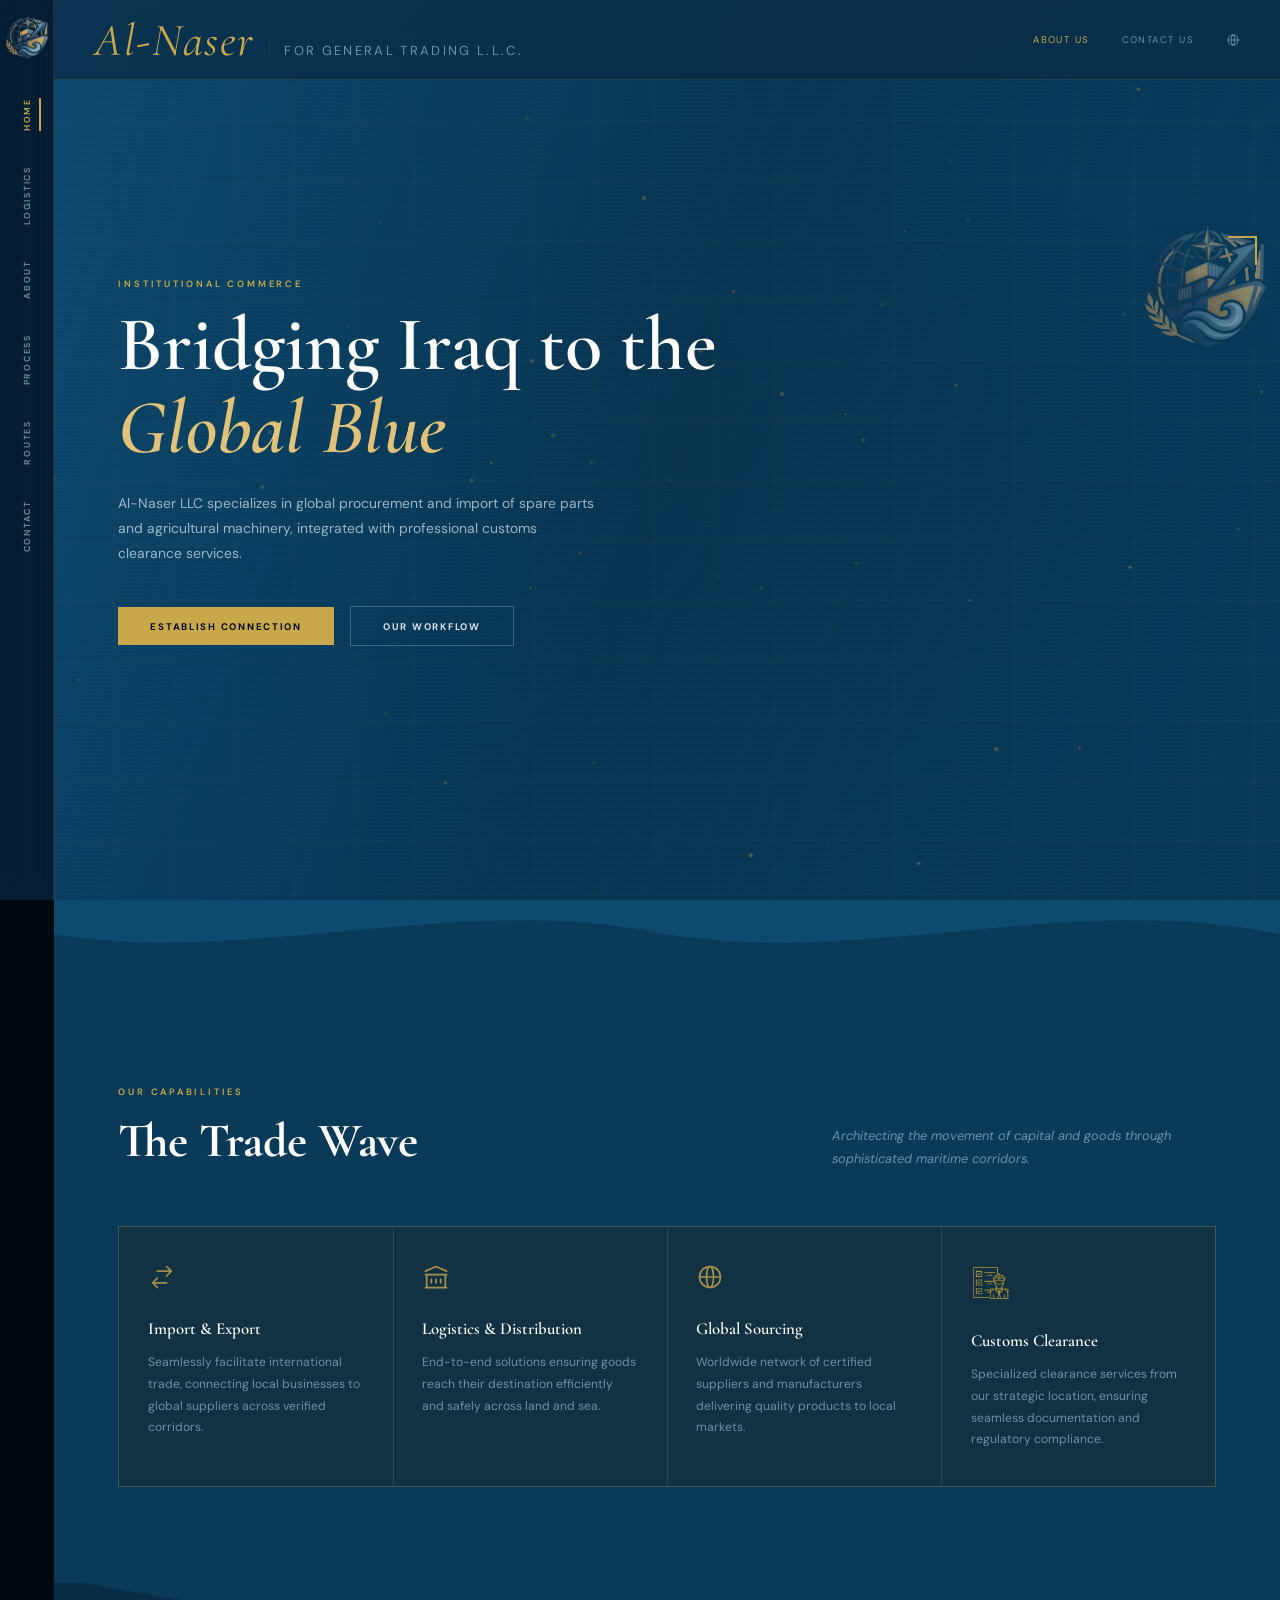
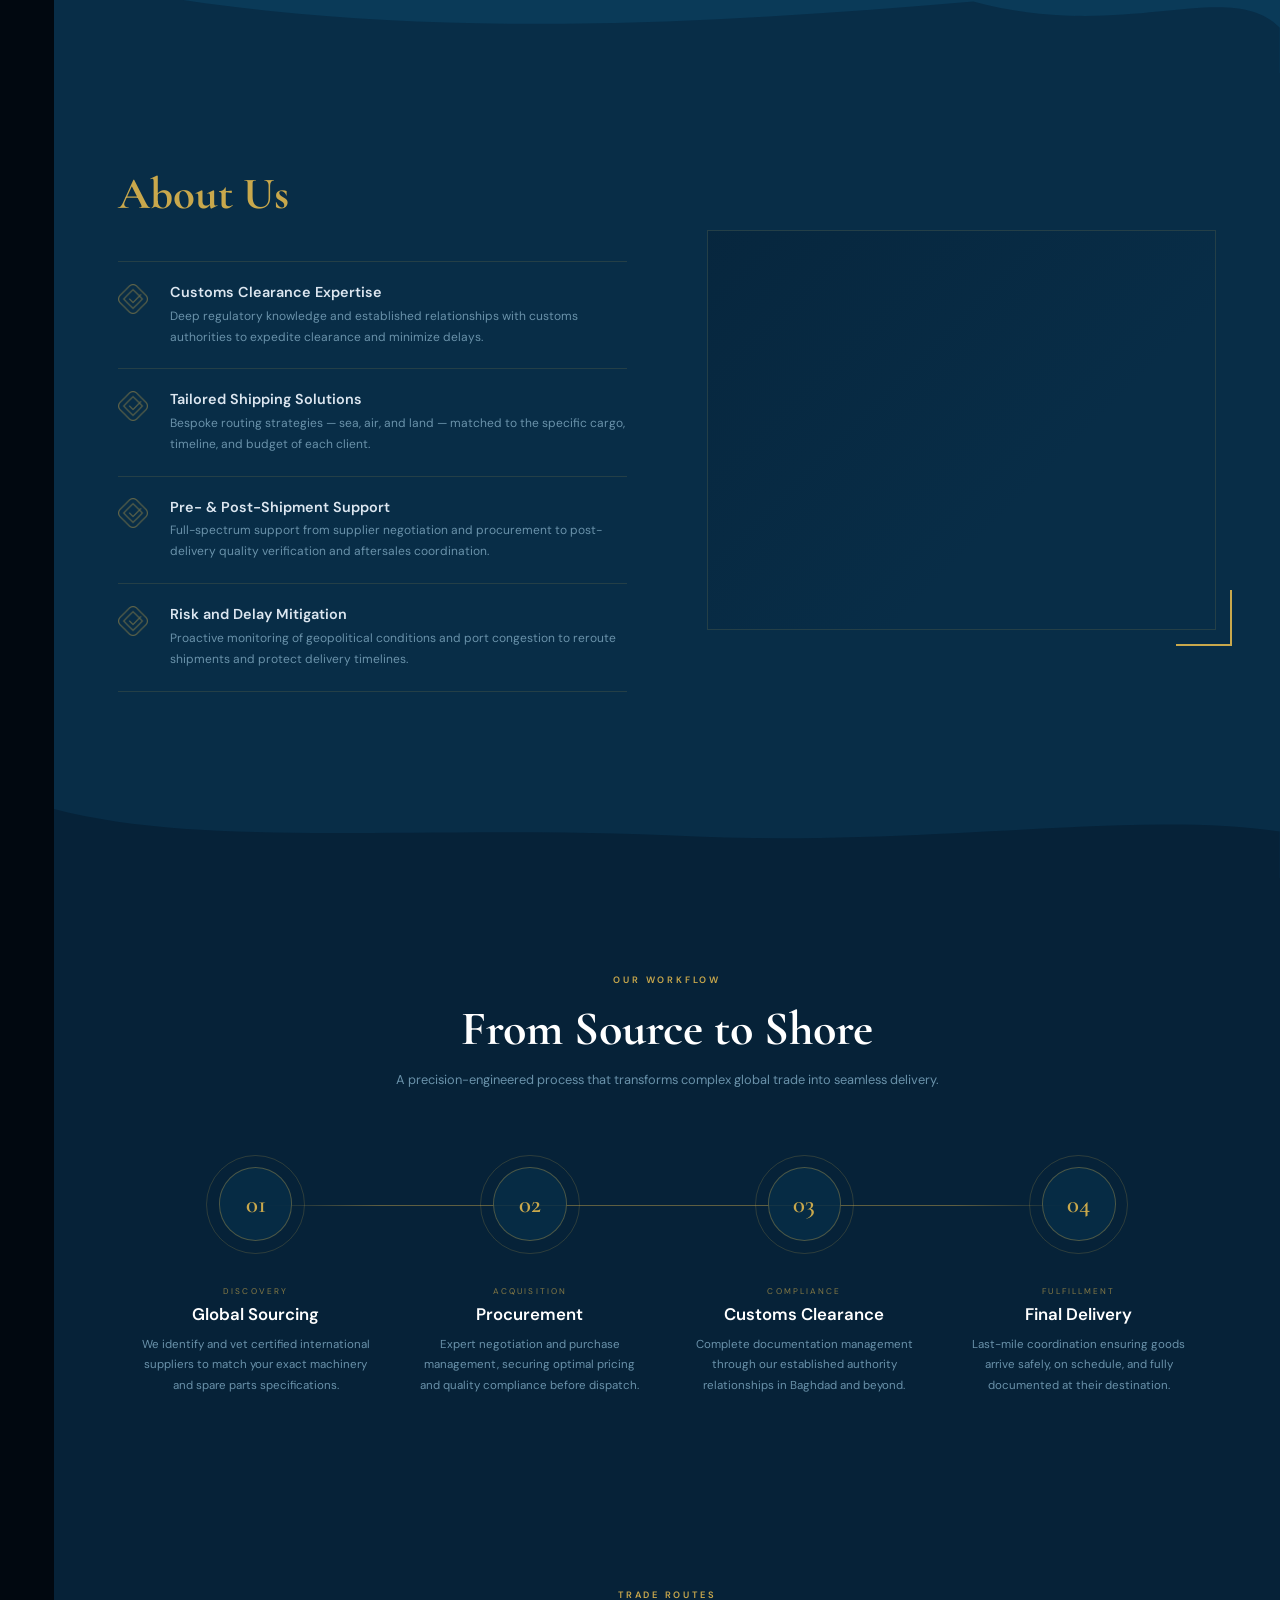
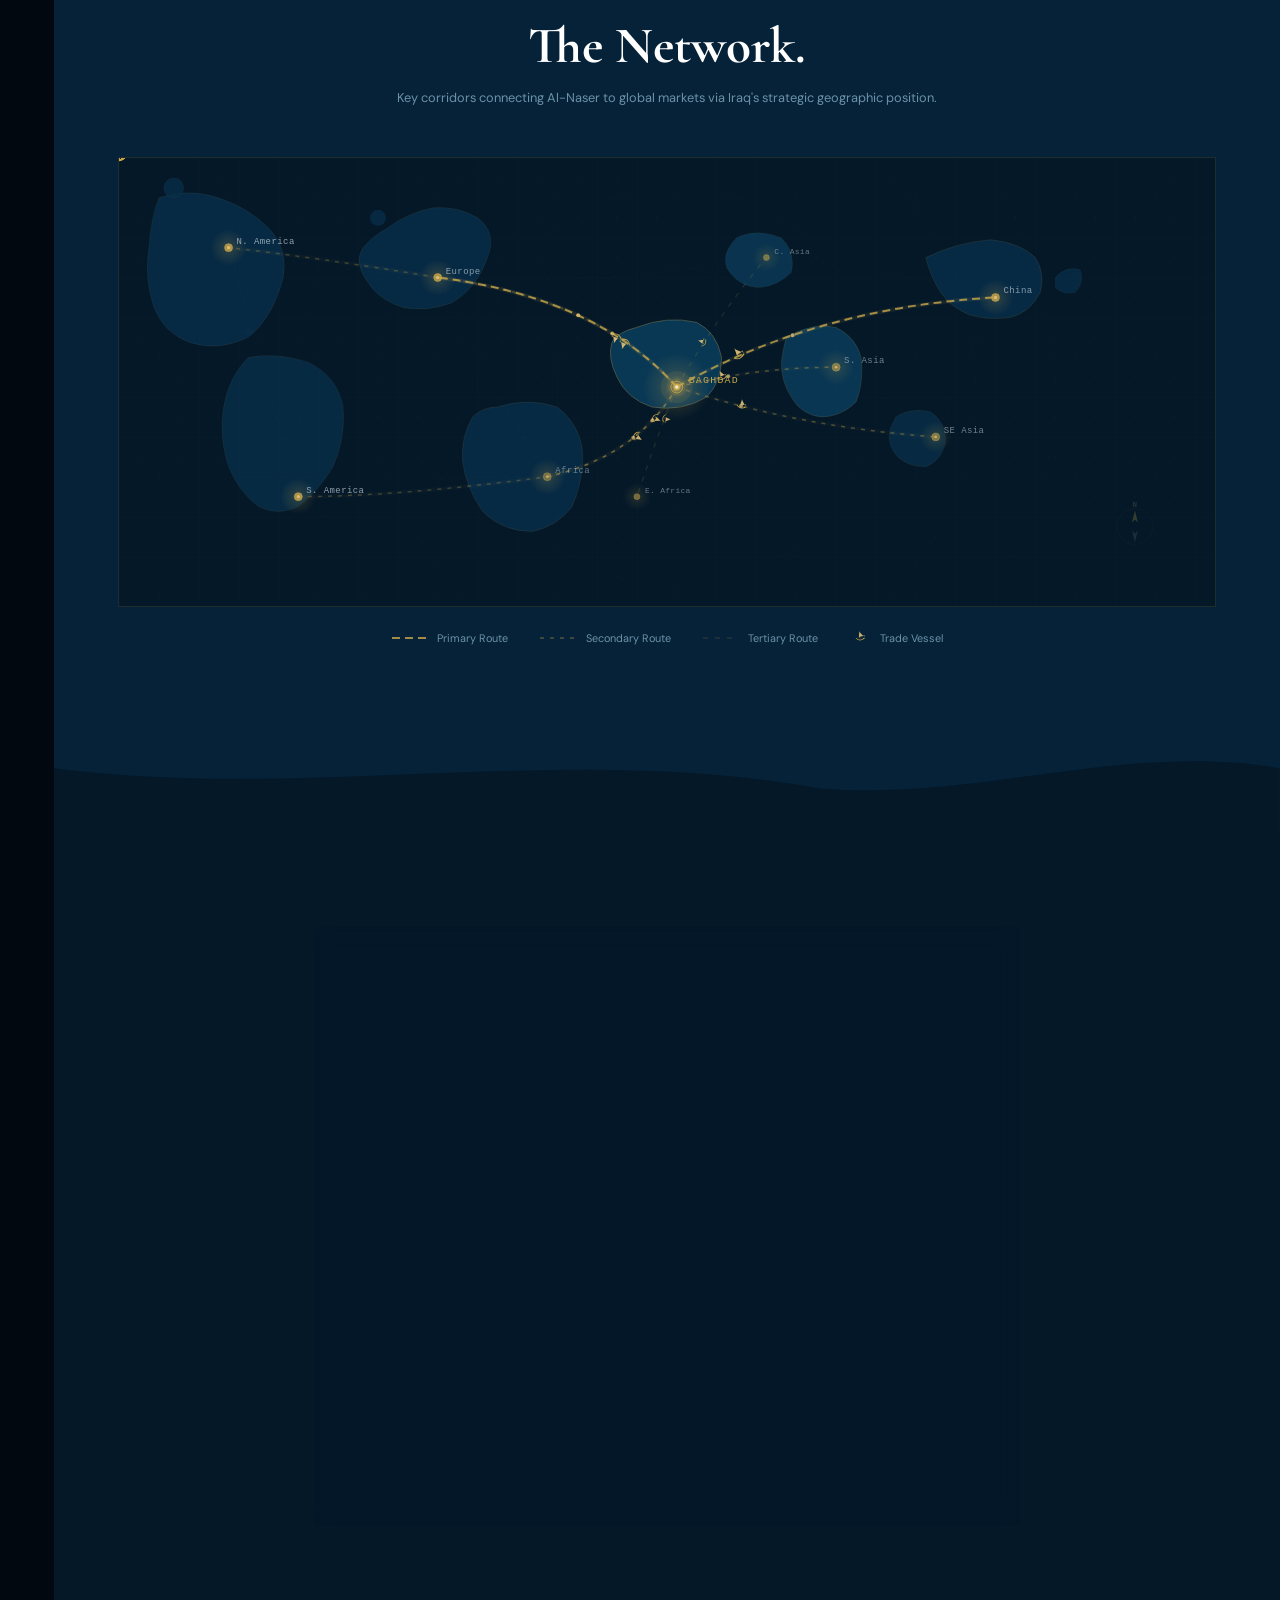
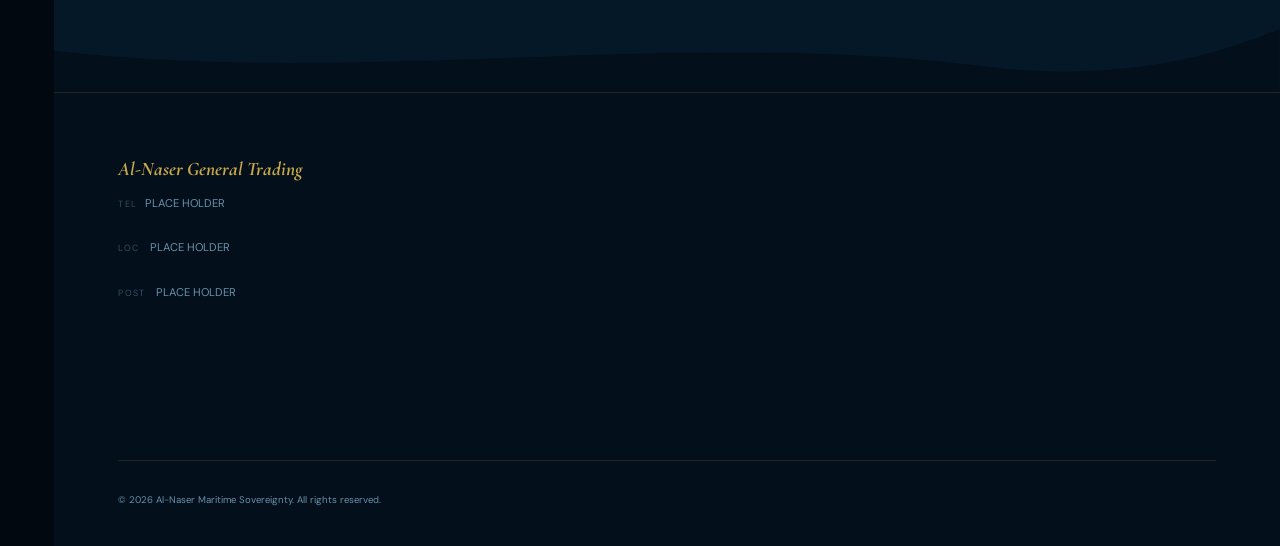
==== animation.html @ 44d9ed6d "add animations in seperate file moving waves moving parts and added our workflow section that isnt e" ====
<!DOCTYPE html>
<html lang="en">
<head>
  <meta charset="utf-8" />
  <meta name="viewport" content="width=device-width, initial-scale=1.0" />
  <title>Al-Naser Maritime Sovereignty</title>
  <link href="https://fonts.googleapis.com/css2?family=Cormorant+Garamond:ital,wght@0,400;0,500;0,600;0,700;1,400;1,600&family=DM+Sans:wght@300;400;500;600&display=swap" rel="stylesheet" />
  <style>
    :root {
      --d0: #0e4a6e;
      --d1: #0a3a58;
      --d2: #082d47;
      --d3: #062238;
      --d4: #041828;
      --d5: #030f1b;
      --d6: #010810;
      --gold:     #c9a84c;
      --gold-lt:  #e2c278;
      --gold-dim: rgba(201,168,76,0.15);
      --text:     #cddde8;
      --muted:    #6a92aa;
      --border:   rgba(201,168,76,0.14);
    }
     /* Hide all Google Translate UI elements */
    .goog-te-banner-frame,
    .goog-te-gadget,
    .goog-te-gadget-simple,
    .goog-te-menu-frame,
    .goog-te-menu2,
    .skiptranslate {
      display: none !important;
    }

    /* Custom language menu colors */
#customLangMenu {
  background: var(--d2) !important;
  border-color: var(--border) !important;
}

    #customLangMenu div div {
      color: var(--text) !important;
      border-bottom-color: var(--border) !important;
    }

    #customLangMenu div div:hover {
      background: var(--gold-dim) !important;
      color: var(--gold-lt) !important;
    }

    #customLangMenu div div:last-child {
      border-bottom: none !important;
    }

    body {
      top: 0px !important;
    }

    *, *::before, *::after { box-sizing: border-box; margin: 0; padding: 0; }
    html { scroll-behavior: smooth; }
    body {
      font-family: 'DM Sans', sans-serif;
      background: var(--d6);
      color: var(--text);
      overflow-x: hidden;
    }
    h1, h2, h3, h4 { font-family: 'Cormorant Garamond', serif; }

    /* ── SCROLL PROGRESS BAR ── */
    #scroll-bar {
      position: fixed;
      top: 0; left: 0;
      height: 2px;
      width: 0%;
      background: linear-gradient(90deg, var(--gold), var(--gold-lt));
      z-index: 9999;
      box-shadow: 0 0 10px rgba(201,168,76,0.6);
      transition: width 0.08s linear;
    }

    /* ── SIDEBAR ── */
    .sidebar {
      position: fixed;
      top: 0; left: 0;
      width: 3.4rem;
      height: 100%;
      background: rgba(6,34,56,0.88);
      backdrop-filter: blur(12px);
      border-right: 1px solid var(--border);
      display: flex;
      flex-direction: column;
      align-items: center;
      padding: 1.4rem 0;
      z-index: 200;
      transform: translateX(-100%);
      animation: slideInSidebar 0.7s 0.2s cubic-bezier(0.16,1,0.3,1) forwards;
    }
    @keyframes slideInSidebar {
      to { transform: translateX(0); }
    }
    .sidebar .mark {
      width: 100%; height: 1.9rem;
      padding: 0.3rem;
      display: flex; align-items: center; justify-content: center;
      font-size: 0.42rem; font-weight: 800; letter-spacing: 0.03em;
      border-radius: 2px; flex-shrink: 0;
    }
    .sidebar nav {
      display: flex; flex-direction: column;
      align-items: center; gap: 2.2rem; margin-top: 2.8rem;
    }
    .sidebar a {
      writing-mode: vertical-rl;
      transform: rotate(180deg);
      font-size: 0.55rem; font-weight: 600; letter-spacing: 0.2em;
      text-transform: uppercase; color: var(--muted);
      text-decoration: none; transition: color 0.25s;
      position: relative;
    }
    .sidebar a::after {
      content: '';
      position: absolute; left: -8px; top: 0;
      width: 2px; height: 0;
      background: var(--gold);
      transition: height 0.3s cubic-bezier(0.16,1,0.3,1);
    }
    .sidebar a:hover::after,
    .sidebar a.active::after { height: 100%; }
    .sidebar a:hover, .sidebar a.active { color: var(--gold); }

    /* ── MAIN ── */
    main { margin-left: 3.4rem; }

    /* ── TOP BAR ── */
    .topbar {
      position: fixed;
      top: 0; left: 3.4rem; right: 0;
      display: flex;
      justify-content: space-between;
      align-items: center;
      padding: 0 2.5rem;
      height: 5rem;
      background: rgba(8,45,71,0.75);
      backdrop-filter: blur(16px);
      border-bottom: 1px solid var(--border);
      z-index: 100;
      transform: translateY(-100%);
      animation: slideDownTopbar 0.7s 0.3s cubic-bezier(0.16,1,0.3,1) forwards;
    }
    @keyframes slideDownTopbar {
      to { transform: translateY(0); }
    }
    .topbar-brand { display: flex; align-items: baseline; gap: 0.7rem; }
    .brand-name {
      font-family: 'Cormorant Garamond', serif;
      font-style: italic; color: var(--gold);
      font-size: 1.15rem; letter-spacing: 0.03em;
      position: relative;
    }
    .brand-name::after {
      content: '';
      position: absolute; bottom: -2px; left: 0;
      width: 0%; height: 1px;
      background: var(--gold);
      animation: brandUnderline 2.5s 1.5s ease-in-out infinite alternate;
    }
    @keyframes brandUnderline {
      from { width: 0%; opacity: 0.4; }
      to   { width: 100%; opacity: 1; }
    }
    .brand-sep { width: 1px; height: 0.9rem; background: var(--border); margin: 0 0.2rem; opacity: 0.6; }
    .brand-sub { font-size: 0.58rem; color: var(--muted); text-transform: uppercase; letter-spacing: 0.18em; }
    .topbar-nav {
      display: flex; align-items: center; gap: 2rem;
      font-size: 0.6rem; text-transform: uppercase; letter-spacing: 0.15em;
    }
    .topbar-nav a { color: var(--muted); text-decoration: none; transition: color 0.2s; }
    .topbar-nav a:hover, .topbar-nav a.active { color: var(--gold); }
    .topbar-nav button {
      background: none; border: none; cursor: pointer;
      color: var(--muted); transition: color 0.2s;
      display: flex; align-items: center;
    }
    .topbar-nav button:hover { color: var(--gold); }

    /* ── REUSABLE ── */
    .label-tag {
      font-size: 0.58rem; text-transform: uppercase; letter-spacing: 0.3em;
      color: var(--gold); font-weight: 600; display: block; margin-bottom: 0.9rem;
    }
    .btn-primary {
      background: var(--gold); color: #010810;
      padding: 0.78rem 2rem; font-size: 0.6rem; font-weight: 700;
      text-transform: uppercase; letter-spacing: 0.18em;
      text-decoration: none; display: inline-block;
      transition: background 0.2s, transform 0.2s, box-shadow 0.2s;
    }
    .btn-primary:hover { background: var(--gold-lt); transform: translateY(-2px); box-shadow: 0 8px 24px rgba(201,168,76,0.25); }
    .btn-outline {
      border: 1px solid rgba(255,255,255,0.22); color: rgba(255,255,255,0.85);
      padding: 0.78rem 2rem; font-size: 0.6rem; font-weight: 700;
      text-transform: uppercase; letter-spacing: 0.18em;
      text-decoration: none; display: inline-block;
      transition: background 0.2s, border-color 0.2s;
    }
    .btn-outline:hover { background: rgba(255,255,255,0.06); border-color: rgba(255,255,255,0.4); }

    /* ═══════════════════════════════
       ANIMATED WAVE DIVIDERS
    ═══════════════════════════════ */
    .wave-divider {
      display: block; width: 100%;
      overflow: hidden; line-height: 0;
      position: relative; z-index: 11;
    }
    .wave-divider svg { display: block; width: 100%; }

    /* Each wave path gets a gentle transform from JS on scroll */
    .wave-divider svg path {
      transition: d 0.1s linear;
      will-change: transform;
    }

    /* Animated shimmer on waves */
    .wave-divider::after {
      content: '';
      position: absolute; top: 0; left: -100%;
      width: 60%; height: 100%;
      background: linear-gradient(90deg, transparent, rgba(201,168,76,0.04), transparent);
      animation: waveShimmer 4s linear infinite;
      pointer-events: none;
    }
    @keyframes waveShimmer {
      to { left: 140%; }
    }

    .wave-hero-to-cap { background: var(--d0); }
    .wave-hero-to-cap svg path { fill: var(--d1); }
    .wave-cap-to-about { background: var(--d1); }
    .wave-cap-to-about svg path { fill: var(--d2); }
    .wave-about-to-routes { background: var(--d2); }
    .wave-about-to-routes svg path { fill: var(--d3); }
    .wave-routes-to-contact { background: var(--d3); }
    .wave-routes-to-contact svg path { fill: var(--d4); }
    .wave-contact-to-footer { background: var(--d4); }
    .wave-contact-to-footer svg path { fill: var(--d5); }

    /* ═══════════════════════════════
       HERO
    ═══════════════════════════════ */
    #hero {
      position: relative; min-height: 100vh;
      background: var(--d0);
      display: flex; align-items: center;
      padding-top: 3.5rem; overflow: hidden;
    }
    #hero::before {
      content: '';
      position: absolute; inset: 0;
      background-image:
        radial-gradient(ellipse 120% 80% at 30% 60%, rgba(0,80,130,0.55) 0%, transparent 70%),
        radial-gradient(ellipse 60% 50% at 80% 20%, rgba(0,120,180,0.2) 0%, transparent 70%);
      pointer-events: none;
      transition: background-position 0.2s ease-out;
    }

    /* Reactive background gradient overlay */
    #hero-reactive-bg {
      position: absolute; inset: 0; z-index: 0;
      pointer-events: none;
      background: radial-gradient(ellipse 50% 60% at 50% 50%, rgba(14,74,110,0.4) 0%, transparent 70%);
      transition: background 0.4s ease;
    }

    .hero-bg-img { position: absolute; inset: 0; z-index: 0; }
    .hero-bg-img img {
      width: 100%; height: 100%;
      object-fit: cover; opacity: 0.9;
      mix-blend-mode: luminosity;
      transform: scale(1.05);
      will-change: transform;
    }
    .hero-bg-img::after {
      content: '';
      position: absolute; inset: 0;
      background: linear-gradient(110deg, rgba(14,74,110,0.92) 0%, rgba(8,45,71,0.7) 50%, rgba(6,34,56,0.4) 100%);
    }

    /* Diagonal scan lines */
    .hero-scanlines {
      position: absolute; inset: 0; z-index: 2;
      background: repeating-linear-gradient(
        0deg,
        transparent,
        transparent 3px,
        rgba(0,0,0,0.04) 3px,
        rgba(0,0,0,0.04) 4px
      );
      pointer-events: none;
    }

    /* Animated grid */
    .hero-grid {
      position: absolute; inset: 0; z-index: 1;
      background-image:
        linear-gradient(rgba(201,168,76,0.05) 1px, transparent 1px),
        linear-gradient(90deg, rgba(201,168,76,0.05) 1px, transparent 1px);
      background-size: 60px 60px;
      animation: gridDrift 20s linear infinite;
      will-change: background-position;
    }
    @keyframes gridDrift {
      from { background-position: 0 0, 0 0; }
      to   { background-position: 60px 60px, 60px 60px; }
    }

    /* Canvas particles */
    #hero-canvas {
      position: absolute; inset: 0; z-index: 3;
      pointer-events: none; opacity: 0.5;
    }

    /* Rotating rings */
    .hero-ring {
      position: absolute;
      border-radius: 50%;
      border: 1px solid rgba(201,168,76,0.08);
      pointer-events: none; z-index: 2;
      animation: ringRotate 30s linear infinite;
    }
    .hero-ring:nth-child(1) {
      width: 500px; height: 500px;
      top: -80px; right: -60px;
      animation-duration: 40s;
    }
    .hero-ring:nth-child(2) {
      width: 320px; height: 320px;
      top: 20px; right: 30px;
      animation-direction: reverse;
      animation-duration: 25s;
      border-style: dashed;
    }
    @keyframes ringRotate {
      to { transform: rotate(360deg); }
    }

    /* Hero content */
    .hero-content {
      position: relative; z-index: 10;
      padding: 4rem 4rem 6rem; max-width: 52rem;
    }
    .hero-content .label-tag {
      opacity: 0; transform: translateY(14px);
      animation: fadeUp 0.7s 0.6s cubic-bezier(0.16,1,0.3,1) forwards;
    }
    .hero-title {
      font-size: clamp(3rem, 6vw, 5rem); color: #fff;
      line-height: 1.08; margin-bottom: 1.3rem; font-weight: 600;
      opacity: 0; transform: translateY(22px);
      animation: fadeUp 0.75s 0.85s cubic-bezier(0.16,1,0.3,1) forwards;
    }
    .hero-title em { color: var(--gold-lt); font-style: italic; }
    .hero-sub {
      color: rgba(205,221,232,0.75); font-size: 0.87rem;
      max-width: 30rem; line-height: 1.8; margin-bottom: 2.5rem;
      opacity: 0; transform: translateY(18px);
      animation: fadeUp 0.75s 1.05s cubic-bezier(0.16,1,0.3,1) forwards;
    }
    .hero-buttons {
      display: flex; align-items: center; gap: 1rem; flex-wrap: wrap;
      opacity: 0; transform: translateY(14px);
      animation: fadeUp 0.7s 1.25s cubic-bezier(0.16,1,0.3,1) forwards;
    }
    @keyframes fadeUp {
      to { opacity: 1; transform: none; }
    }

    /* Floating card */
    .hero-card {
      position: absolute; right: 1%; top: 25%;
      transform: translateY(-40%);
      z-index: 20;
      width: min(125px, 35vw); height: min(125px, 30vh);
      backdrop-filter: blur(14px);
      overflow: hidden;
      transform-style: preserve-3d;
      transition: transform 0.4s cubic-bezier(0.16,1,0.3,1);
      opacity: 0;
      animation: fadeUp 0.8s 1.5s cubic-bezier(0.16,1,0.3,1) forwards;
    }
    .hero-card img { width: 100%; height: 100%; object-fit: contain; opacity: 0.65; display: block; }
    .hero-card-corner {
      position: absolute; top: 0.7rem; right: 0.7rem;
      width: 1.8rem; height: 1.8rem;
      border-top: 2px solid var(--gold); border-right: 2px solid var(--gold);
    }

    /* ═══════════════════════════════
       CAPABILITIES
    ═══════════════════════════════ */
    #capabilities {
      background: var(--d1);
      padding: 6rem 4rem;
      position: relative; z-index: 10;
      transition: background 0.5s ease;
    }
    .section-header {
      display: flex; justify-content: space-between;
      align-items: flex-end; margin-bottom: 3.5rem;
      gap: 2rem; flex-wrap: wrap;
    }
    .section-header h2 { font-size: clamp(2rem, 4vw, 3rem); color: #fff; margin-top: 0.4rem; }
    .section-header .aside-text { font-size: 0.8rem; color: var(--muted); max-width: 24rem; font-style: italic; line-height: 1.8; }

    .cards {
      display: grid;
      grid-template-columns: repeat(auto-fit, minmax(190px, 1fr));
      gap: 1px; background: var(--border);
      border: 1px solid var(--border);
    }
    .card {
      background: rgba(6,34,56,0.6);
      padding: 2.2rem 1.8rem;
      transition: background 0.25s, transform 0.3s cubic-bezier(0.16,1,0.3,1), box-shadow 0.3s;
      position: relative; overflow: hidden;
    }
    .card::before {
      content: '';
      position: absolute; top: 0; left: 0;
      width: 2px; height: 0;
      background: var(--gold);
      transition: height 0.35s cubic-bezier(0.16,1,0.3,1);
    }
    .card::after {
      content: '';
      position: absolute; inset: 0;
      background: radial-gradient(circle at 50% 0%, rgba(201,168,76,0.06), transparent 70%);
      opacity: 0;
      transition: opacity 0.3s;
      pointer-events: none;
    }
    .card:hover::before { height: 100%; }
    .card:hover::after { opacity: 1; }
    .card:hover { background: rgba(4,24,40,0.85); transform: translateY(-4px); box-shadow: 0 12px 32px rgba(0,0,0,0.4); }
    .card:hover h3 { color: var(--gold-lt); }
    .card-icon { color: var(--gold); margin-bottom: 1.4rem; opacity: 0.8; transition: transform 0.3s cubic-bezier(0.16,1,0.3,1), opacity 0.3s; }
    .card:hover .card-icon { transform: scale(1.12) rotate(-3deg); opacity: 1; }
    .card h3 { font-size: 1.05rem; color: #fff; margin-bottom: 0.8rem; transition: color 0.25s; font-weight: 600; }
    .card p  { font-size: 0.76rem; color: var(--muted); line-height: 1.8; }

    /* ═══════════════════════════════
       ABOUT
    ═══════════════════════════════ */
    #about { background: var(--d2); padding: 6rem 4rem; position: relative; z-index: 9; transition: background 0.5s ease; }
    .about-inner { display: grid; grid-template-columns: 1fr 1fr; gap: 5rem; align-items: center; max-width: 1100px; }
    .about-text h2 { font-size: clamp(2rem, 3.5vw, 3rem); color: #fff; margin-bottom: 1.4rem; line-height: 1.15; }
    .about-text > p { font-size: 0.83rem; color: var(--muted); line-height: 1.85; margin-bottom: 0.9rem; }
    .about-pillars { margin-top: 2.5rem; }
    .pillar {
      display: flex; align-items: flex-start; gap: 1.2rem;
      padding: 1.3rem 0; border-bottom: 1px solid var(--border);
      transition: padding-left 0.3s cubic-bezier(0.16,1,0.3,1);
    }
    .pillar:first-child { border-top: 1px solid var(--border); }
    .pillar:hover { padding-left: 0.5rem; }
    .pillar-num { font-family: 'Cormorant Garamond', serif; font-size: 1.5rem; color: var(--gold); opacity: 0.45; line-height: 1; min-width: 2rem; padding-top: 0.05rem; transition: opacity 0.3s; }
    .pillar:hover .pillar-num { opacity: 0.9; }
    .pillar-body h4 { font-size: 0.9rem; color: #dce6f0; margin-bottom: 0.3rem; font-family: 'DM Sans', sans-serif; font-weight: 600; }
    .pillar-body p  { font-size: 0.75rem; color: var(--muted); line-height: 1.75; }
    .about-visual { position: relative; }
    .about-video-wrap {
      position: relative; border: 1px solid var(--border);
      overflow: hidden; min-height: 400px;
    }
    /* Animated border shimmer around video */
    .about-video-wrap::before {
      content: '';
      position: absolute; inset: 0; z-index: 2;
      border: 1px solid transparent;
     
      animation: borderSlide 3s linear infinite;
      pointer-events: none;
    }
    @keyframes borderSlide {
      from { background-position: -200% 0, -200% 0; }
      to   { background-position: 200% 0, 200% 0; }
    }
    .about-video-wrap video { position: absolute; inset: 0; width: 100%; height: 100%; object-fit: cover; z-index: 0; }
    .about-video-wrap::after {
      content: ''; position: absolute; inset: 0;
      background: linear-gradient(135deg, rgba(6,34,56,0.6) 0%, transparent 65%);
      z-index: 1; pointer-events: none;
    }
    .about-corner {
      position: absolute; bottom: -1rem; right: -1rem;
      width: 3.5rem; height: 3.5rem;
      border-bottom: 2px solid var(--gold); border-right: 2px solid var(--gold);
      animation: cornerPulse 2.5s ease-in-out infinite;
    }
    @keyframes cornerPulse {
      0%, 100% { opacity: 0.5; }
      50%       { opacity: 1; }
    }


    

    /* ══ PROCESS ══ */
    step-circle-wrap{
      position:relative;display:flex;align-items:center;justify-content:center;
      margin:0 auto 2rem;width:6.2rem;height:6.2rem;
    }
     .wave-about-to-process{background:var(--d2);}.wave-about-to-process svg path{fill:var(--d3);}
    .wave-process-to-routes{background:var(--d3);}.wave-process-to-routes svg path{fill:var(--d3);}
    
    
    #process{background:var(--d3);padding:6rem 4rem;position:relative;z-index:8;}
    .process-header{text-align:center;margin-bottom:4rem;}
    .process-header h2{font-size:clamp(2rem,4vw,3rem);color:#fff;}
    .process-header p{font-size:.8rem;color:var(--muted);max-width:38rem;margin:.6rem auto 0;line-height:1.8;}
    .process-steps{
      display:grid;grid-template-columns:repeat(4,1fr);
      position:relative;max-width:1100px;gap:0;
    }
    .process-steps::before{
      content:'';position:absolute;
      top:3.15rem;left:12.5%;right:12.5%;height:1px;
      background:linear-gradient(90deg,transparent,rgba(201,168,76,.45) 15%,rgba(201,168,76,.45) 85%,transparent);
      z-index:0;
    }
    .process-step{text-align:center;padding:0 1.4rem;position:relative;z-index:1;}
    .step-circle-wrap{
      position:relative;display:flex;align-items:center;justify-content:center;
      margin:0 auto 2rem;width:6.2rem;height:6.2rem;
    }
    .step-outer{
      position:absolute;inset:0;border:1px solid rgba(201,168,76,.2);border-radius:50%;
      transition:border-color .35s,transform .4s cubic-bezier(.16,1,.3,1);
    }
    .process-step:hover .step-outer{border-color:rgba(201,168,76,.6);transform:scale(1.06);}
    .step-inner{
      width:4.6rem;height:4.6rem;background:rgba(8,45,71,.85);
      border:1px solid rgba(201,168,76,.35);border-radius:50%;
      display:flex;align-items:center;justify-content:center;
      font-family:'Cormorant Garamond',serif;font-size:1.55rem;color:var(--gold);font-weight:600;
      transition:background .3s,border-color .3s;
    }
    .process-step:hover .step-inner{background:rgba(201,168,76,.08);border-color:var(--gold);}
    .step-tag{font-size:.52rem;text-transform:uppercase;letter-spacing:.25em;color:var(--gold);opacity:.65;display:block;margin-bottom:.4rem;}
    .step-title{font-size:1.05rem;color:#fff;font-weight:600;margin-bottom:.6rem;font-family:'DM Sans',sans-serif;}
    .step-desc{font-size:.72rem;color:var(--muted);line-height:1.8;}


    /* ═══════════════════════════════
       ROUTES
    ═══════════════════════════════ */
    #routes { background: var(--d3); padding: 6rem 4rem; position: relative; z-index: 8; transition: background 0.5s ease; }
    .routes-header { text-align: center; margin-bottom: 3rem; }
    .routes-header h2 { font-size: clamp(2rem, 4vw, 3.2rem); color: #fff; margin-bottom: 0.6rem; }
    .routes-header p  { font-size: 0.8rem; color: var(--muted); max-width: 38rem; margin: 0 auto; line-height: 1.75; }
    .map-wrap { background: rgba(2,15,27,0.5); border: 1px solid var(--border); overflow: hidden; position: relative; }
    .map-svg { width: 100%; height: auto; display: block; }
    @keyframes dash-flow { from { stroke-dashoffset: 300; } to { stroke-dashoffset: 0; } }
    @keyframes dash-flow-rev { from { stroke-dashoffset: 0; } to { stroke-dashoffset: -300; } }
    .route-primary   { stroke-dasharray: 8 5; animation: dash-flow 2.8s linear infinite; }
    .route-secondary { stroke-dasharray: 4 6; animation: dash-flow 5s linear infinite; }
    /* Hub pulse rings */
    @keyframes hubPulse {
      0%   { r: 6; opacity: 0.8; }
      100% { r: 36; opacity: 0; }
    }
    .hub-pulse { animation: hubPulse 2.4s ease-out infinite; }
    .hub-pulse:nth-child(2) { animation-delay: 0.8s; }
    .hub-pulse:nth-child(3) { animation-delay: 1.6s; }
    /* Traveling dot */
    @keyframes travelRoute1 { 0% { offset-distance: 0%; } 100% { offset-distance: 100%; } }
    @keyframes travelRoute2 { 0% { offset-distance: 0%; } 100% { offset-distance: 100%; } }
    /* City ping */
    @keyframes cityPing {
      0%   { r: 4; opacity: 0.7; }
      100% { r: 14; opacity: 0; }
    }
    .city-ping { animation: cityPing 2s ease-out infinite; }
    .city-ping:nth-child(2) { animation-delay: 0.5s; }
    .city-ping:nth-child(3) { animation-delay: 1s; }
    .city-ping:nth-child(4) { animation-delay: 1.5s; }

    .map-legend { display: flex; gap: 2rem; margin-top: 1.5rem; justify-content: center; flex-wrap: wrap; }
    .legend-item { display: flex; align-items: center; gap: 0.6rem; font-size: 0.68rem; color: var(--muted); }

    /* ═══════════════════════════════
       CONTACT
    ═══════════════════════════════ */
    #contact { background: var(--d4); padding: 6rem 4rem; display: flex; justify-content: center; position: relative; z-index: 7; transition: background 0.5s ease; }
    .contact-box {
      width: 100%; max-width: 44rem;
      background: rgba(4,24,40,0.7);
      border: 1px solid var(--border);
      padding: 4rem; position: relative;
      backdrop-filter: blur(10px);
      transition: box-shadow 0.4s;
    }
    .contact-box:hover { box-shadow: 0 0 40px rgba(201,168,76,0.06); }
    .contact-box::before {
      content: ''; position: absolute; top: 0; left: 2rem;
      width: 5rem; height: 2px; background: var(--gold);
    }
    .contact-box .label-tag { text-align: center; }
    .contact-box h2 { font-size: clamp(1.6rem, 3vw, 2.4rem); color: #fff; text-align: center; margin: 0.5rem 0 0.7rem; }
    .contact-box > p { font-size: 0.78rem; color: var(--muted); text-align: center; max-width: 28rem; margin: 0 auto 3rem; line-height: 1.8; }
    .form-row { display: grid; grid-template-columns: 1fr 1fr; gap: 2rem; }
    @media (max-width: 560px) { .form-row { grid-template-columns: 1fr; } }
    .field { margin-bottom: 2rem; position: relative; }
    .field input, .field textarea {
      width: 100%; background: transparent; border: none;
      border-bottom: 1px solid rgba(201,168,76,0.18);
      color: #fff; font-size: 0.8rem; padding: 0.6rem 0;
      font-family: 'DM Sans', sans-serif; transition: border-color 0.2s;
    }
    .field::after {
      content: ''; position: absolute; bottom: 0; left: 0;
      width: 0%; height: 1px; background: var(--gold);
      transition: width 0.35s cubic-bezier(0.16,1,0.3,1);
    }
    .field:focus-within::after { width: 100%; }
    .field input::placeholder, .field textarea::placeholder { color: rgba(106,146,170,0.6); }
    .field input:focus, .field textarea:focus { outline: none; border-bottom-color: transparent; }
    .field textarea { resize: none; }
    .form-submit { text-align: center; margin-top: 0.5rem; }
    .form-submit button {
      background: var(--gold); color: #010810;
      border: none; padding: 1rem 3.5rem;
      font-size: 0.6rem; font-weight: 700;
      text-transform: uppercase; letter-spacing: 0.2em;
      cursor: pointer; transition: background 0.2s, transform 0.2s, box-shadow 0.2s;
      font-family: 'DM Sans', sans-serif;
      position: relative; overflow: hidden;
    }
    .form-submit button::after {
      content: ''; position: absolute;
      top: 50%; left: 50%;
      width: 0; height: 0;
      background: rgba(255,255,255,0.15);
      border-radius: 50%;
      transform: translate(-50%, -50%);
      transition: width 0.5s ease, height 0.5s ease, opacity 0.5s;
      opacity: 0;
    }
    .form-submit button:hover::after { width: 300px; height: 300px; opacity: 1; }
    .form-submit button:hover { background: var(--gold-lt); transform: translateY(-2px); box-shadow: 0 8px 24px rgba(201,168,76,0.3); }


        /* ══ FLOATING CTA ══ */
    #float-cta{
      position:fixed;bottom:2.5rem;right:2rem;z-index:500;
      opacity:0;transform:translateY(16px) scale(.95);
      transition:opacity .4s,transform .4s cubic-bezier(.16,1,.3,1);
      pointer-events:none;
    }
    #float-cta.visible{opacity:1;transform:none;pointer-events:auto;}
    #float-cta a{
      display:flex;align-items:center;gap:.7rem;
      background:var(--gold);color:#010810;
      padding:.85rem 1.6rem;font-size:.58rem;font-weight:700;
      text-transform:uppercase;letter-spacing:.18em;text-decoration:none;
      box-shadow:0 8px 32px rgba(201,168,76,.28);
      transition:background .2s,transform .2s,box-shadow .2s;
    }
    #float-cta a:hover{background:var(--gold-lt);transform:translateY(-2px);box-shadow:0 14px 42px rgba(201,168,76,.38);}
    .cta-dot{width:7px;height:7px;background:#010810;border-radius:50%;position:relative;flex-shrink:0;}
    .cta-dot::after{
      content:'';position:absolute;inset:-4px;
      border:1.5px solid #010810;border-radius:50%;
      animation:cta-ping 1.6s ease-in-out infinite;
    }
    @keyframes cta-ping{0%,100%{opacity:.5;transform:scale(1);}50%{opacity:0;transform:scale(1.7);}}



    /* ═══════════════════════════════
       FOOTER
    ═══════════════════════════════ */
    footer { background: var(--d5); border-top: 1px solid var(--border); padding: 4rem 4rem 2.5rem; position: relative; z-index: 6; }
    .footer-grid { display: grid; grid-template-columns: 2fr 1fr 1fr; gap: 3rem; margin-bottom: 3rem; }
    @media (max-width: 768px) { .footer-grid { grid-template-columns: 1fr; } }
    .footer-brand h4 { font-size: 1.2rem; color: var(--gold); margin-bottom: 0.8rem; font-family: 'Cormorant Garamond', serif; font-style: italic; }
    .footer-brand p  { font-size: 0.7rem; color: var(--muted); max-width: 22rem; margin-bottom: 1.5rem; line-height: 1.8; }
    .footer-contact { font-size: 0.68rem; color: var(--muted); line-height: 2.2; }
    .footer-contact span { font-size: 0.56rem; text-transform: uppercase; letter-spacing: 0.14em; color: rgba(106,146,170,0.5); margin-right: 0.5rem; }
    .footer-col h5 { font-size: 0.58rem; text-transform: uppercase; letter-spacing: 0.2em; color: #fff; margin-bottom: 1.5rem; font-weight: 600; }
    .footer-col ul { list-style: none; }
    .footer-col li { margin-bottom: 0.9rem; }
    .footer-col a  { font-size: 0.7rem; color: var(--muted); text-decoration: none; transition: color 0.2s; }
    .footer-col a:hover { color: var(--gold); }
    .footer-bottom { border-top: 1px solid var(--border); padding-top: 2rem; display: flex; justify-content: space-between; align-items: center; gap: 1rem; flex-wrap: wrap; }
    .footer-bottom p { font-size: 0.6rem; color: var(--muted); }

    /* ═══════════════════════════════
       SCROLL REVEAL
    ═══════════════════════════════ */
    .reveal {
      opacity: 0; transform: translateY(24px);
      transition: opacity 0.7s cubic-bezier(0.16,1,0.3,1), transform 0.7s cubic-bezier(0.16,1,0.3,1);
    }
    .reveal.visible { opacity: 1; transform: none; }
    .reveal-group > * {
      opacity: 0; transform: translateY(18px);
      transition: opacity 0.65s cubic-bezier(0.16,1,0.3,1), transform 0.65s cubic-bezier(0.16,1,0.3,1);
    }
    .reveal-group.visible > *:nth-child(1) { opacity:1; transform:none; transition-delay:0s; }
    .reveal-group.visible > *:nth-child(2) { opacity:1; transform:none; transition-delay:0.08s; }
    .reveal-group.visible > *:nth-child(3) { opacity:1; transform:none; transition-delay:0.16s; }
    .reveal-group.visible > *:nth-child(4) { opacity:1; transform:none; transition-delay:0.24s; }

    /* ═══════════════════════════════
       REACTIVE SECTION BG PULSE
    ═══════════════════════════════ */
    .section-reactive {
      transition: background 0.6s ease;
    }

    @media (max-width: 900px) {
      .hero-card { display: none; }
      .about-inner { grid-template-columns: 1fr; gap: 3rem; }
    }
    @media (max-width: 640px) {
      #capabilities, #about, #routes, #contact, footer { padding-left: 1.5rem; padding-right: 1.5rem; }
      .hero-content { padding-left: 1.5rem; padding-right: 1.5rem; }
    }
  </style>
</head>
<body>

  <!-- Scroll progress bar -->
  <div id="scroll-bar"></div>

  <!-- ══ SIDEBAR ══ -->
  <aside class="sidebar">
    <div class="mark" style="width: 100%;">
      <img src="images/upscaledLogo (1).png" style="width: 100%; height: auto;" alt="">
    </div>
    <nav>
      <a href="#hero"          class="active">Home</a>
      <a href="#capabilities"             >Logistics</a>
      <a href="#about"                    >About</a>
      <a href="#process"                  >Process</a>
      <a href="#routes"                   >Routes</a>
      <a href="#contact"                  >Contact</a>
    </nav>
  </aside>

  <main>
    <!-- ══ TOP BAR ══ -->
    <header class="topbar">
      <div class="topbar-brand">
        <a href="#hero" style="text-decoration: none;">
          <span class="brand-name" style="font-size:46px;">Al-Naser</span>
        </a>
        <div class="brand-sep"></div>
        <span class="brand-sub" style="font-size:13px;">For general trading L.L.C.</span>
      </div>
      <nav class="topbar-nav">
        <a href="#about" class="active">About us</a>
        <a href="#contact">Contact us</a>
        <button aria-label="Language">
          <svg width="14" height="14" fill="none" stroke="currentColor" viewBox="0 0 24 24">
            <path d="M21 12a9 9 0 01-9 9m9-9a9 9 0 00-9-9m9 9H3m9 9a9 9 0 01-9-9m9 9c1.657 0 3-4.03 3-9s-1.343-9-3-9m0 18c-1.657 0-3-4.03-3-9s1.343-9 3-9m-9 9a9 9 0 019-9" stroke-linecap="round" stroke-linejoin="round" stroke-width="1.6"/>
          </svg>
        </button>
        
      </nav>
    </header>

        <!-- ══ FLOATING CTA ══ -->
    <div id="float-cta">
      <a href="#contact">
        <div class="cta-dot"></div>
        Contact Us
      </a>
    </div>

    <!-- ══ HERO ══ -->
    <section id="hero">
      <div id="hero-reactive-bg"></div>
      <div class="hero-bg-img">
        <img id="heroBgImg" src="https://lh3.googleusercontent.com/aida-public/[base64]" alt="" />
      </div>
      <div class="hero-grid"></div>
      <div class="hero-scanlines"></div>
      <canvas id="hero-canvas"></canvas>
      <div class="hero-ring"></div>
      <div class="hero-ring"></div>

      <div class="hero-content">
        <span class="label-tag">Institutional Commerce</span>
        <h1 class="hero-title">
          Bridging Iraq to the<br>
          <em>Global Blue</em>
        </h1>
        <p class="hero-sub">Al-Naser LLC specializes in global procurement and import of spare parts and agricultural machinery, integrated with professional customs clearance services.</p>
        <div class="hero-buttons">
          <a href="#contact" class="btn-primary">Establish Connection</a>
          <a href="#process"  class="btn-outline">Our Workflow</a>
        </div>
      </div>

      <div class="hero-card" id="heroCard">
        <img src="/images/upscaledLogo (1).png" alt="" />
        <div class="hero-card-corner"></div>
      </div>
    </section>

    <!-- WAVE 1: hero → capabilities -->
    <div class="wave-divider wave-hero-to-cap" id="wave1">
      <svg viewBox="0 0 1200 90" preserveAspectRatio="none" style="height:90px;">
        <path id="wave1path" d="M0,40 C200,80 400,0 600,40 C800,80 1000,0 1200,40 L1200,90 L0,90 Z"/>
      </svg>
    </div>

    <!-- ══ CAPABILITIES ══ -->
    <section id="capabilities" class="section-reactive">
      <div class="section-header reveal">
        <div>
          <span class="label-tag">Our Capabilities</span>
          <h2>The Trade Wave</h2>
        </div>
        <p class="aside-text">Architecting the movement of capital and goods through sophisticated maritime corridors.</p>
      </div>
      <div class="cards reveal-group">
        <div class="card">
          <div class="card-icon">
            <svg width="28" height="28" fill="none" stroke="currentColor" viewBox="0 0 24 24">
              <path d="M8 7h12m0 0l-4-4m4 4l-4 4m0 6H4m0 0l4 4m-4-4l4-4" stroke-linecap="round" stroke-linejoin="round" stroke-width="1.5"/>
            </svg>
          </div>
          <h3>Import &amp; Export</h3>
          <p>Seamlessly facilitate international trade, connecting local businesses to global suppliers across verified corridors.</p>
        </div>
        <div class="card">
          <div class="card-icon">
            <svg width="28" height="28" fill="none" stroke="currentColor" viewBox="0 0 24 24">
              <path d="M8 14v3m4-3v3m4-3v3M3 21h18M3 10h18M3 7l9-4 9 4M4 10h16v11H4V10z" stroke-linecap="round" stroke-linejoin="round" stroke-width="1.5"/>
            </svg>
          </div>
          <h3>Logistics &amp; Distribution</h3>
          <p>End-to-end solutions ensuring goods reach their destination efficiently and safely across land and sea.</p>
        </div>
        <div class="card">
          <div class="card-icon">
            <svg width="28" height="28" fill="none" stroke="currentColor" viewBox="0 0 24 24">
              <path d="M21 12a9 9 0 01-9 9m9-9a9 9 0 00-9-9m9 9H3m9 9a9 9 0 01-9-9m9 9c1.657 0 3-4.03 3-9s-1.343-9-3-9m0 18c-1.657 0-3-4.03-3-9s1.343-9 3-9m-9 9a9 9 0 019-9" stroke-linecap="round" stroke-linejoin="round" stroke-width="1.5"/>
            </svg>
          </div>
          <h3>Global Sourcing</h3>
          <p>Worldwide network of certified suppliers and manufacturers delivering quality products to local markets.</p>
        </div>
        <div class="card">
          <div class="card-icon">
            <img src="images/custom-clearance.png" alt="" style="height:40px;">
          </div>
          <h3>Customs Clearance</h3>
          <p>Specialized clearance services from our strategic location, ensuring seamless documentation and regulatory compliance.</p>
        </div>
      </div>
    </section>

    <!-- WAVE 2: capabilities → about -->
    <div class="wave-divider wave-cap-to-about" id="wave2">
      <svg viewBox="0 0 1200 90" preserveAspectRatio="none" style="height:90px;">
        <path id="wave2path" d="M0,20 C300,70 600,0 900,50 C1050,70 1150,30 1200,20 L1200,90 L0,90 Z"/>
      </svg>
    </div>

    <!-- ══ ABOUT ══ -->
    <section id="about" class="section-reactive">
      <div class="about-inner">
        <div class="about-text">
          <h2 class="reveal" style="color:var(--gold)">About Us</h2>
          <div class="about-pillars reveal-group">
            <div class="pillar">
              <span class="pillar-num">
                <img src="images/check.png" alt="-" style="width:30px;height:30px;">
              </span>
              <div class="pillar-body">
                <h4>Customs Clearance Expertise</h4>
                <p>Deep regulatory knowledge and established relationships with customs authorities to expedite clearance and minimize delays.</p>
              </div>
            </div>
            <div class="pillar">
              <span class="pillar-num">
                <img src="images/check.png" alt="-" style="width:30px;height:30px;">
              </span>
              <div class="pillar-body">
                <h4>Tailored Shipping Solutions</h4>
                <p>Bespoke routing strategies — sea, air, and land — matched to the specific cargo, timeline, and budget of each client.</p>
              </div>
            </div>
            <div class="pillar">
              <span class="pillar-num">
                <img src="images/check.png" alt="-" style="width:30px;height:30px;">
              </span>
              <div class="pillar-body">
                <h4>Pre- &amp; Post-Shipment Support</h4>
                <p>Full-spectrum support from supplier negotiation and procurement to post-delivery quality verification and aftersales coordination.</p>
              </div>
            </div>
            <div class="pillar">
              <span class="pillar-num">
                <img src="images/check.png" alt="-" style="width:30px;height:30px;">
              </span>
              <div class="pillar-body">
                <h4>Risk and Delay Mitigation</h4>
                <p>Proactive monitoring of geopolitical conditions and port congestion to reroute shipments and protect delivery timelines.</p>
              </div>
            </div>
          </div>
        </div>
        <div class="about-visual reveal">
          <div class="about-video-wrap">
            <video id="myVideo" width="100%" src="images/WhatsApp Video 2026-05-15 at 12.20.22 AM.mp4" type="video/mp4" autoplay muted loop>
              Your browser does not support the video tag.
            </video>
          </div>
          <div class="about-corner"></div>
        </div>
      </div>
    </section>

    <!-- WAVE 3: about → process → routes -->
    


    <div class="wave-divider wave-about-to-routes" id="wave3">
      <svg viewBox="0 0 1200 90" preserveAspectRatio="none" style="height:90px;">
        <path id="wave3path" d="M0,60 C150,20 350,70 600,35 C850,0 1050,60 1200,55 L1200,90 L0,90 Z"/>
      </svg>
    </div>

       <!-- ══ PROCESS SECTION ══ -->
  <section id="process">
    <div class="process-header reveal">
      <span class="label-tag" style="display:block;text-align:center;">Our Workflow</span>
      <h2>From Source to Shore</h2>
      <p>A precision-engineered process that transforms complex global trade into seamless delivery.</p>
    </div>
    <div class="process-steps reveal-group">
      <div class="process-step">
        <div class="step-circle-wrap">
          <div class="step-outer"></div>
          <div class="step-inner">01</div>
        </div>
        <span class="step-tag">Discovery</span>
        <h3 class="step-title">Global Sourcing</h3>
        <p class="step-desc">We identify and vet certified international suppliers to match your exact machinery and spare parts specifications.</p>
      </div>
      <div class="process-step">
        <div class="step-circle-wrap">
          <div class="step-outer"></div>
          <div class="step-inner">02</div>
        </div>
        <span class="step-tag">Acquisition</span>
        <h3 class="step-title">Procurement</h3>
        <p class="step-desc">Expert negotiation and purchase management, securing optimal pricing and quality compliance before dispatch.</p>
      </div>
      <div class="process-step">
        <div class="step-circle-wrap">
          <div class="step-outer"></div>
          <div class="step-inner">03</div>
        </div>
        <span class="step-tag">Compliance</span>
        <h3 class="step-title">Customs Clearance</h3>
        <p class="step-desc">Complete documentation management through our established authority relationships in Baghdad and beyond.</p>
      </div>
      <div class="process-step">
        <div class="step-circle-wrap">
          <div class="step-outer"></div>
          <div class="step-inner">04</div>
        </div>
        <span class="step-tag">Fulfillment</span>
        <h3 class="step-title">Final Delivery</h3>
        <p class="step-desc">Last-mile coordination ensuring goods arrive safely, on schedule, and fully documented at their destination.</p>
      </div>
    </div>
  </section>


    <!-- ══ ROUTES ══ -->
  <section id="routes" class="section-reactive">
  <div class="routes-header reveal">
    <span class="label-tag">Trade Routes</span>
    <h2>The Network.</h2>
    <p>Key corridors connecting Al-Naser to global markets via Iraq's strategic geographic position.</p>
  </div>
  <div class="map-wrap reveal">
    <svg class="map-svg" viewBox="0 0 1100 450" xmlns="http://www.w3.org/2000/svg">
      <defs>
        <!-- Grid pattern -->
        <pattern id="grid" width="40" height="40" patternUnits="userSpaceOnUse">
          <path d="M 40 0 L 0 0 0 40" fill="none" stroke="rgba(201,168,76,0.05)" stroke-width="0.5"/>
          <circle cx="20" cy="20" r="0.6" fill="rgba(201,168,76,0.08)"/>
        </pattern>

        <!-- Hub glow gradient -->
        <radialGradient id="hubGlow" cx="50%" cy="50%" r="50%">
          <stop offset="0%" stop-color="rgba(201,168,76,0.5)"/>
          <stop offset="35%" stop-color="rgba(201,168,76,0.18)"/>
          <stop offset="100%" stop-color="rgba(201,168,76,0)"/>
        </radialGradient>

        <!-- Destination glow -->
        <radialGradient id="destGlow" cx="50%" cy="50%" r="50%">
          <stop offset="0%" stop-color="rgba(201,168,76,0.35)"/>
          <stop offset="100%" stop-color="rgba(201,168,76,0)"/>
        </radialGradient>

        <!-- Ship symbol (bow points right for animateMotion rotate="auto") -->
        <g id="ship">
          <path d="M-8,0 Q-5,4 0,4.5 Q5,4 9,0.5 L7,-0.5 Q4,3 0,3 Q-4,3 -7,-0.5 Z" fill="var(--gold)"/>
          <line x1="-1" y1="0" x2="-1" y2="-12" stroke="var(--gold)" stroke-width="0.7"/>
          <path d="M-1,-11 L-2,-2 L6,-3.5 Z" fill="var(--gold-lt)" opacity="0.9"/>
          <line x1="8" y1="0.5" x2="8" y2="-5" stroke="var(--gold)" stroke-width="0.4"/>
          <path d="M8,-5 L5,-4 L8,-3" fill="var(--gold-lt)" opacity="0.75"/>
          <circle cx="0" cy="0" r="0.8" fill="var(--gold-lt)" opacity="0.6"/>
        </g>

        <!-- ===== ROUTE PATHS ===== -->
        <!-- Primary: Europe & China -->
        <path id="route-europe" d="M560 230 Q480 140 320 120"/>
        <path id="route-china" d="M560 230 Q700 150 880 140"/>

        <!-- Secondary: India, Africa, SE Asia, N.America, S.America -->
        <path id="route-india" d="M560 230 Q640 210 720 210"/>
        <path id="route-africa" d="M560 230 Q520 300 430 320"/>
        <path id="route-seasia" d="M560 230 Q680 270 820 280"/>
        <path id="route-namerica" d="M560 230 Q480 140 320 120 Q200 100 110 90"/>
        <path id="route-samerica" d="M560 230 Q520 300 430 320 Q280 340 180 340"/>

        <!-- Tertiary: Central Asia & East Africa -->
        <path id="route-centralasia" d="M560 230 Q600 160 650 100"/>
        <path id="route-eastafrica" d="M560 230 Q540 280 520 340"/>

        <!-- Cross routes (inter‑regional) -->
        <path id="route-namerica-europe" d="M110 90 Q180 110 320 120"/>
        <path id="route-samerica-africa" d="M180 340 Q280 320 430 320"/>
        <path id="route-namerica-samerica" d="M110 90 Q140 200 180 340"/>
        <path id="route-china-seasia" d="M880 140 Q850 210 820 280"/>
        <path id="route-india-seasia" d="M720 210 Q770 240 820 280"/>
        <path id="route-africa-med" d="M430 320 Q380 240 320 120"/>
        <path id="route-europe-centralasia" d="M320 120 Q480 130 650 100"/>
        <path id="route-china-centralasia" d="M880 140 Q770 110 650 100"/>
      </defs>

      <!-- Background -->
      <rect width="1100" height="450" fill="var(--d4)"/>
      <rect width="1100" height="450" fill="url(#grid)"/>

      <!-- Ocean rings -->
      <g fill="none" stroke="rgba(201,168,76,0.03)" stroke-width="0.5">
        <circle cx="560" cy="230" r="60"/>
        <circle cx="560" cy="230" r="120"/>
        <circle cx="560" cy="230" r="200"/>
        <circle cx="560" cy="230" r="300"/>
        <circle cx="560" cy="230" r="380"/>
      </g>

      <!-- ===== LANDMASSES ===== -->
      <!-- North America -->
      <path d="M40 40 Q70 30 100 40 Q130 50 150 70 Q170 90 165 120 Q155 160 130 180 Q100 195 70 185 Q45 175 35 150 Q25 120 30 90 Q32 60 40 40Z"
        fill="rgba(8,45,71,0.9)" stroke="rgba(201,168,76,0.12)" stroke-width="0.5"/>
      <circle cx="55" cy="30" r="10" fill="rgba(8,45,71,0.8)" stroke="rgba(201,168,76,0.1)" stroke-width="0.4"/>

      <!-- South America -->
      <path d="M130 200 Q160 195 190 205 Q220 220 225 250 Q228 280 215 310 Q200 335 180 350 Q160 360 140 350 Q120 335 110 310 Q100 280 105 250 Q110 220 130 200Z"
        fill="rgba(8,45,71,0.88)" stroke="rgba(201,168,76,0.12)" stroke-width="0.5"/>
      <circle cx="130" cy="175" r="4" fill="rgba(8,45,71,0.7)"/>

      <!-- Europe -->
      <path d="M270 70 Q290 55 315 50 Q340 48 360 60 Q380 75 370 100 Q360 130 335 145 Q310 155 285 150 Q260 142 250 125 Q235 105 245 90 Q255 78 270 70Z"
        fill="rgba(8,45,71,0.9)" stroke="rgba(201,168,76,0.15)" stroke-width="0.5"/>
      <circle cx="260" cy="60" r="8" fill="rgba(8,45,71,0.8)"/>

      <!-- Africa -->
      <path d="M380 250 Q410 240 440 250 Q460 265 465 290 Q468 320 455 350 Q440 370 415 375 Q385 375 365 355 Q348 330 345 305 Q343 280 355 260 Q365 250 380 250Z"
        fill="rgba(8,45,71,0.9)" stroke="rgba(201,168,76,0.15)" stroke-width="0.6"/>

      <!-- Middle East / Arabia -->
      <path d="M520 170 Q550 158 580 165 Q600 175 605 200 Q605 225 590 240 Q565 255 535 250 Q510 242 500 220 Q490 200 495 185 Q500 175 520 170Z"
        fill="rgba(10,58,88,0.95)" stroke="rgba(201,168,76,0.3)" stroke-width="1"/>

      <!-- South Asia / India -->
      <path d="M670 180 Q695 165 720 170 Q740 180 745 200 Q748 225 740 245 Q725 260 705 260 Q685 258 675 240 Q665 225 665 205 Q667 190 670 180Z"
        fill="rgba(10,58,88,0.9)" stroke="rgba(201,168,76,0.2)" stroke-width="0.7"/>

      <!-- China / East Asia -->
      <path d="M810 100 Q840 85 875 82 Q905 85 920 100 Q930 115 925 135 Q915 155 895 160 Q875 163 855 158 Q835 150 825 135 Q815 120 810 100Z"
        fill="rgba(8,45,71,0.9)" stroke="rgba(201,168,76,0.18)" stroke-width="0.6"/>

      <!-- Southeast Asia -->
      <path d="M780 260 Q795 250 815 255 Q830 265 830 285 Q825 305 810 310 Q790 310 780 298 Q770 285 775 270 Z"
        fill="rgba(8,45,71,0.85)" stroke="rgba(201,168,76,0.14)" stroke-width="0.5"/>

      <!-- Japan -->
      <path d="M940 120 Q950 108 965 112 Q970 125 960 135 Q948 138 940 130 Z"
        fill="rgba(8,45,71,0.8)" stroke="rgba(201,168,76,0.1)" stroke-width="0.4"/>

      <!-- Central Asia landmass hint -->
      <path d="M620 80 Q640 70 665 80 Q680 95 675 115 Q660 130 640 130 Q620 128 610 110 Q605 95 620 80Z"
        fill="rgba(10,58,88,0.8)" stroke="rgba(201,168,76,0.12)" stroke-width="0.4"/>

      <!-- ===== CROSS ROUTES (subtle web) ===== -->
      <g fill="none" stroke="rgba(201,168,76,0.1)" stroke-width="0.7" stroke-dasharray="3,8" opacity="0.5">
        <use href="#route-namerica-europe"/>
        <use href="#route-samerica-africa"/>
        <use href="#route-namerica-samerica"/>
        <use href="#route-china-seasia"/>
        <use href="#route-india-seasia"/>
        <use href="#route-africa-med"/>
        <use href="#route-europe-centralasia"/>
        <use href="#route-china-centralasia"/>
      </g>

      <!-- ===== TERTIARY ROUTES (dimmer) ===== -->
      <g fill="none" stroke="rgba(201,168,76,0.22)" stroke-width="1.2" stroke-dasharray="5,7" opacity="0.7">
        <use href="#route-centralasia"/>
        <use href="#route-eastafrica"/>
      </g>

      <!-- ===== SECONDARY ROUTES ===== -->
      <path class="route-secondary" d="M560 230 Q640 210 720 210" fill="none" stroke="rgba(201,168,76,0.38)" stroke-width="1.5"/>
      <path class="route-secondary" d="M560 230 Q520 300 430 320" fill="none" stroke="rgba(201,168,76,0.32)" stroke-width="1.5"/>
      <!-- SE Asia route (previously missing) -->
      <path class="route-secondary" d="M560 230 Q680 270 820 280" fill="none" stroke="rgba(201,168,76,0.36)" stroke-width="1.5"/>
      <path class="route-secondary" d="M560 230 Q480 140 320 120 Q200 100 110 90" fill="none" stroke="rgba(201,168,76,0.28)" stroke-width="1.5"/>
      <path class="route-secondary" d="M560 230 Q520 300 430 320 Q280 340 180 340" fill="none" stroke="rgba(201,168,76,0.28)" stroke-width="1.5"/>

      <!-- Secondary route subtle glow -->
      <g fill="none" stroke="rgba(201,168,76,0.08)" stroke-width="4" opacity="0.4">
        <use href="#route-india"/>
        <use href="#route-africa"/>
        <use href="#route-seasia"/>
        <use href="#route-namerica"/>
        <use href="#route-samerica"/>
      </g>

      <!-- ===== PRIMARY ROUTES ===== -->
      <path class="route-primary" d="M560 230 Q480 140 320 120" fill="none" stroke="rgba(201,168,76,0.8)" stroke-width="2"/>
      <path class="route-primary" d="M560 230 Q700 150 880 140" fill="none" stroke="rgba(201,168,76,0.8)" stroke-width="2"/>

      <!-- Primary route glow -->
      <g fill="none" stroke="rgba(201,168,76,0.2)" stroke-width="4" opacity="0.45">
        <use href="#route-europe"/>
        <use href="#route-china"/>
      </g>

      <!-- ===== HUB PULSE RINGS ===== -->
      <circle class="hub-pulse" cx="560" cy="230" r="6" fill="none" stroke="rgba(201,168,76,0.6)" stroke-width="1"/>
      <circle class="hub-pulse" cx="560" cy="230" r="6" fill="none" stroke="rgba(201,168,76,0.4)" stroke-width="0.8"/>
      <circle class="hub-pulse" cx="560" cy="230" r="6" fill="none" stroke="rgba(201,168,76,0.2)" stroke-width="0.5"/>
      <circle class="hub-pulse" cx="560" cy="230" r="8" fill="none" stroke="rgba(201,168,76,0.35)" stroke-width="0.6"/>
      <circle class="hub-pulse" cx="560" cy="230" r="10" fill="none" stroke="rgba(201,168,76,0.15)" stroke-width="0.4"/>

      <!-- Hub glow -->
      <circle cx="560" cy="230" r="34" fill="url(#hubGlow)"/>
      <circle cx="560" cy="230" r="16" fill="rgba(201,168,76,0.1)"/>
      <circle cx="560" cy="230" r="6" fill="rgba(201,168,76,0.25)"/>
      <circle cx="560" cy="230" r="3.5" fill="#c9a84c"/>
      <circle cx="560" cy="230" r="1.8" fill="#fff">
        <animate attributeName="opacity" values="0.6;1;0.6" dur="2s" repeatCount="indefinite"/>
      </circle>

      <!-- ===== ANIMATED SHIPS ===== -->
      <!-- Primary: Europe -->
      <g><animateMotion dur="9s" repeatCount="indefinite" rotate="auto" begin="0s"><mpath href="#route-europe"/></animateMotion><use href="#ship" transform="scale(0.65)"/></g>
      <g><animateMotion dur="9s" repeatCount="indefinite" rotate="auto" begin="3s"><mpath href="#route-europe"/></animateMotion><use href="#ship" transform="scale(0.65)"/></g>
      <g><animateMotion dur="9s" repeatCount="indefinite" rotate="auto" begin="6s"><mpath href="#route-europe"/></animateMotion><use href="#ship" transform="scale(0.65)"/></g>

      <!-- Primary: China -->
      <g><animateMotion dur="11s" repeatCount="indefinite" rotate="auto" begin="0s"><mpath href="#route-china"/></animateMotion><use href="#ship" transform="scale(0.7)"/></g>
      <g><animateMotion dur="11s" repeatCount="indefinite" rotate="auto" begin="3.7s"><mpath href="#route-china"/></animateMotion><use href="#ship" transform="scale(0.7)"/></g>
      <g><animateMotion dur="11s" repeatCount="indefinite" rotate="auto" begin="7.3s"><mpath href="#route-china"/></animateMotion><use href="#ship" transform="scale(0.7)"/></g>

      <!-- Secondary: India -->
      <g><animateMotion dur="8s" repeatCount="indefinite" rotate="auto" begin="0s"><mpath href="#route-india"/></animateMotion><use href="#ship" transform="scale(0.55)"/></g>
      <g><animateMotion dur="8s" repeatCount="indefinite" rotate="auto" begin="2.7s"><mpath href="#route-india"/></animateMotion><use href="#ship" transform="scale(0.55)"/></g>
      <g><animateMotion dur="8s" repeatCount="indefinite" rotate="auto" begin="5.3s"><mpath href="#route-india"/></animateMotion><use href="#ship" transform="scale(0.55)"/></g>

      <!-- Secondary: Africa -->
      <g><animateMotion dur="10s" repeatCount="indefinite" rotate="auto" begin="0s"><mpath href="#route-africa"/></animateMotion><use href="#ship" transform="scale(0.55)"/></g>
      <g><animateMotion dur="10s" repeatCount="indefinite" rotate="auto" begin="3.3s"><mpath href="#route-africa"/></animateMotion><use href="#ship" transform="scale(0.55)"/></g>
      <g><animateMotion dur="10s" repeatCount="indefinite" rotate="auto" begin="6.7s"><mpath href="#route-africa"/></animateMotion><use href="#ship" transform="scale(0.55)"/></g>

      <!-- Secondary: SE Asia (now with visible ships) -->
      <g><animateMotion dur="9s" repeatCount="indefinite" rotate="auto" begin="0s"><mpath href="#route-seasia"/></animateMotion><use href="#ship" transform="scale(0.55)"/></g>
      <g><animateMotion dur="9s" repeatCount="indefinite" rotate="auto" begin="3s"><mpath href="#route-seasia"/></animateMotion><use href="#ship" transform="scale(0.55)"/></g>
      <g><animateMotion dur="9s" repeatCount="indefinite" rotate="auto" begin="6s"><mpath href="#route-seasia"/></animateMotion><use href="#ship" transform="scale(0.55)"/></g>

      <!-- Secondary: North America -->
      <g><animateMotion dur="14s" repeatCount="indefinite" rotate="auto" begin="0s"><mpath href="#route-namerica"/></animateMotion><use href="#ship" transform="scale(0.6)"/></g>
      <g><animateMotion dur="14s" repeatCount="indefinite" rotate="auto" begin="4.7s"><mpath href="#route-namerica"/></animateMotion><use href="#ship" transform="scale(0.6)"/></g>
      <g><animateMotion dur="14s" repeatCount="indefinite" rotate="auto" begin="9.3s"><mpath href="#route-namerica"/></animateMotion><use href="#ship" transform="scale(0.6)"/></g>

      <!-- Secondary: South America -->
      <g><animateMotion dur="15s" repeatCount="indefinite" rotate="auto" begin="0s"><mpath href="#route-samerica"/></animateMotion><use href="#ship" transform="scale(0.6)"/></g>
      <g><animateMotion dur="15s" repeatCount="indefinite" rotate="auto" begin="5s"><mpath href="#route-samerica"/></animateMotion><use href="#ship" transform="scale(0.6)"/></g>
      <g><animateMotion dur="15s" repeatCount="indefinite" rotate="auto" begin="10s"><mpath href="#route-samerica"/></animateMotion><use href="#ship" transform="scale(0.6)"/></g>

      <!-- Tertiary: Central Asia -->
      <g><animateMotion dur="7s" repeatCount="indefinite" rotate="auto" begin="0s"><mpath href="#route-centralasia"/></animateMotion><use href="#ship" transform="scale(0.5)"/></g>
      <g><animateMotion dur="7s" repeatCount="indefinite" rotate="auto" begin="3.5s"><mpath href="#route-centralasia"/></animateMotion><use href="#ship" transform="scale(0.5)"/></g>

      <!-- Tertiary: East Africa -->
      <g><animateMotion dur="8s" repeatCount="indefinite" rotate="auto" begin="0s"><mpath href="#route-eastafrica"/></animateMotion><use href="#ship" transform="scale(0.5)"/></g>
      <g><animateMotion dur="8s" repeatCount="indefinite" rotate="auto" begin="4s"><mpath href="#route-eastafrica"/></animateMotion><use href="#ship" transform="scale(0.5)"/></g>

      <!-- ===== TRAVELING DOTS (additional pulse) ===== -->
      <circle r="2" fill="#e2c278" opacity="0.8"><animateMotion dur="6s" repeatCount="indefinite" path="M560 230 Q700 150 880 140"/></circle>
      <circle r="2" fill="#e2c278" opacity="0.8"><animateMotion dur="5s" repeatCount="indefinite" path="M560 230 Q480 140 320 120"/></circle>
      <circle r="2" fill="#e2c278" opacity="0.7"><animateMotion dur="7s" repeatCount="indefinite" path="M560 230 Q640 210 720 210"/></circle>
      <circle r="2" fill="#e2c278" opacity="0.7"><animateMotion dur="9s" repeatCount="indefinite" path="M560 230 Q520 300 430 320"/></circle>
      <circle r="2" fill="#e2c278" opacity="0.7"><animateMotion dur="9s" repeatCount="indefinite" path="M560 230 Q680 270 820 280"/></circle>
      <circle r="2" fill="#e2c278" opacity="0.7"><animateMotion dur="13s" repeatCount="indefinite" path="M560 230 Q480 140 320 120 Q200 100 110 90"/></circle>
      <circle r="2" fill="#e2c278" opacity="0.7"><animateMotion dur="14s" repeatCount="indefinite" path="M560 230 Q520 300 430 320 Q280 340 180 340"/></circle>

      <!-- ===== DESTINATION MARKERS ===== -->
      <!-- North America -->
      <circle cx="110" cy="90" r="18" fill="url(#destGlow)" opacity="0.6"/>
      <circle class="city-ping" cx="110" cy="90" r="4" fill="none" stroke="rgba(201,168,76,0.5)" stroke-width="1"/>
      <circle cx="110" cy="90" r="4" fill="#c9a84c" opacity="0.8"/>
      <circle cx="110" cy="90" r="1.6" fill="#e2c278" opacity="0.9"/>
      <text x="118" y="86" font-family="monospace" font-size="9" fill="rgba(220,230,240,0.65)" letter-spacing="0.05em">N. America</text>

      <!-- South America -->
      <circle cx="180" cy="340" r="18" fill="url(#destGlow)" opacity="0.6"/>
      <circle class="city-ping" cx="180" cy="340" r="4" fill="none" stroke="rgba(201,168,76,0.5)" stroke-width="1"/>
      <circle cx="180" cy="340" r="4" fill="#c9a84c" opacity="0.8"/>
      <circle cx="180" cy="340" r="1.6" fill="#e2c278" opacity="0.9"/>
      <text x="188" y="336" font-family="monospace" font-size="9" fill="rgba(220,230,240,0.65)" letter-spacing="0.05em">S. America</text>

      <!-- Europe -->
      <circle cx="320" cy="120" r="18" fill="url(#destGlow)" opacity="0.6"/>
      <circle class="city-ping" cx="320" cy="120" r="4" fill="none" stroke="rgba(201,168,76,0.5)" stroke-width="1"/>
      <circle cx="320" cy="120" r="4" fill="#c9a84c" opacity="0.8"/>
      <circle cx="320" cy="120" r="1.6" fill="#e2c278" opacity="0.9"/>
      <text x="328" y="116" font-family="monospace" font-size="9" fill="rgba(220,230,240,0.6)" letter-spacing="0.05em">Europe</text>

      <!-- Africa -->
      <circle cx="430" cy="320" r="18" fill="url(#destGlow)" opacity="0.6"/>
      <circle class="city-ping" cx="430" cy="320" r="4" fill="none" stroke="rgba(201,168,76,0.35)" stroke-width="1"/>
      <circle cx="430" cy="320" r="4" fill="#c9a84c" opacity="0.45"/>
      <circle cx="430" cy="320" r="1.4" fill="#e2c278" opacity="0.6"/>
      <text x="438" y="316" font-family="monospace" font-size="9" fill="rgba(220,230,240,0.45)" letter-spacing="0.05em">Africa</text>

      <!-- India (S. Asia) -->
      <circle cx="720" cy="210" r="18" fill="url(#destGlow)" opacity="0.5"/>
      <circle class="city-ping" cx="720" cy="210" r="4" fill="none" stroke="rgba(201,168,76,0.4)" stroke-width="1"/>
      <circle cx="720" cy="210" r="4" fill="#c9a84c" opacity="0.55"/>
      <circle cx="720" cy="210" r="1.4" fill="#e2c278" opacity="0.7"/>
      <text x="728" y="206" font-family="monospace" font-size="9" fill="rgba(220,230,240,0.5)" letter-spacing="0.05em">S. Asia</text>

      <!-- China -->
      <circle cx="880" cy="140" r="18" fill="url(#destGlow)" opacity="0.6"/>
      <circle class="city-ping" cx="880" cy="140" r="4" fill="none" stroke="rgba(201,168,76,0.5)" stroke-width="1"/>
      <circle cx="880" cy="140" r="4" fill="#c9a84c" opacity="0.8"/>
      <circle cx="880" cy="140" r="1.6" fill="#e2c278" opacity="0.9"/>
      <text x="888" y="136" font-family="monospace" font-size="9" fill="rgba(220,230,240,0.6)" letter-spacing="0.05em">China</text>

      <!-- SE Asia -->
      <circle cx="820" cy="280" r="16" fill="url(#destGlow)" opacity="0.5"/>
      <circle class="city-ping" cx="820" cy="280" r="4" fill="none" stroke="rgba(201,168,76,0.35)" stroke-width="1"/>
      <circle cx="820" cy="280" r="4" fill="#c9a84c" opacity="0.55"/>
      <circle cx="820" cy="280" r="1.4" fill="#e2c278" opacity="0.7"/>
      <text x="828" y="276" font-family="monospace" font-size="9" fill="rgba(220,230,240,0.5)" letter-spacing="0.05em">SE Asia</text>

      <!-- Central Asia (new) -->
      <circle cx="650" cy="100" r="14" fill="url(#destGlow)" opacity="0.45"/>
      <circle class="city-ping" cx="650" cy="100" r="3" fill="none" stroke="rgba(201,168,76,0.3)" stroke-width="1"/>
      <circle cx="650" cy="100" r="3" fill="#c9a84c" opacity="0.5"/>
      <text x="658" y="96" font-family="monospace" font-size="8" fill="rgba(220,230,240,0.45)" letter-spacing="0.04em">C. Asia</text>

      <!-- East Africa (new) -->
      <circle cx="520" cy="340" r="14" fill="url(#destGlow)" opacity="0.45"/>
      <circle class="city-ping" cx="520" cy="340" r="3" fill="none" stroke="rgba(201,168,76,0.3)" stroke-width="1"/>
      <circle cx="520" cy="340" r="3" fill="#c9a84c" opacity="0.5"/>
      <text x="528" y="336" font-family="monospace" font-size="8" fill="rgba(220,230,240,0.45)" letter-spacing="0.04em">E. Africa</text>

      <!-- BAGHDAD label -->
      <text x="572" y="226" font-family="monospace" font-size="10" fill="#c9a84c" letter-spacing="0.12em">BAGHDAD</text>

      <!-- Compass rose -->
      <g transform="translate(1020,370)" opacity="0.35">
        <circle cx="0" cy="0" r="18" fill="none" stroke="rgba(201,168,76,0.2)" stroke-width="0.5"/>
        <polygon points="0,-16 3,-4 0,-7 -3,-4" fill="#c9a84c" opacity="0.7"/>
        <polygon points="0,16 3,4 0,7 -3,4" fill="rgba(106,146,170,0.5)"/>
        <text x="0" y="-20" fill="#e2c278" font-family="monospace" font-size="7" text-anchor="middle" opacity="0.7">N</text>
      </g>
    </svg>
  </div>
  <div class="map-legend reveal">
    <div class="legend-item">
      <svg width="36" height="10">
        <line x1="0" y1="5" x2="36" y2="5" stroke="rgba(201,168,76,0.8)" stroke-width="2" stroke-dasharray="8 5"/>
      </svg>
      Primary Route
    </div>
    <div class="legend-item">
      <svg width="36" height="10">
        <line x1="0" y1="5" x2="36" y2="5" stroke="rgba(201,168,76,0.38)" stroke-width="1.5" stroke-dasharray="4 6"/>
      </svg>
      Secondary Route
    </div>
    <div class="legend-item">
      <svg width="36" height="10">
        <line x1="0" y1="5" x2="36" y2="5" stroke="rgba(201,168,76,0.22)" stroke-width="1.2" stroke-dasharray="5 7"/>
      </svg>
      Tertiary Route
    </div>
    <div class="legend-item">
      <svg width="20" height="14" viewBox="0 0 20 14">
        <use href="#ship" transform="translate(10,7) scale(0.55)"/>
      </svg>
      Trade Vessel
    </div>
  </div>
</section>

    <!-- WAVE 4: routes → contact -->
    <div class="wave-divider wave-routes-to-contact" id="wave4">
      <svg viewBox="0 0 1200 90" preserveAspectRatio="none" style="height:90px;">
        <path id="wave4path" d="M0,30 C250,75 500,10 750,50 C900,70 1050,25 1200,40 L1200,90 L0,90 Z"/>
      </svg>
    </div>

    <!-- ══ CONTACT ══ -->
    <section id="contact" class="section-reactive">
      <div class="contact-box reveal">
        <span class="label-tag">Contact Control</span>
        <h2>Initiate Commercial Dialogue</h2>
        <p>Ready to expand your operational horizons? Connect with our trade specialists to blueprint your maritime strategy.</p>
        <form>
          <div class="form-row">
            <div class="field">
              <input type="text"  name="fullName" placeholder="Full Name" />
            </div>
            <div class="field">
              <input type="email" name="email"    placeholder="Corporate Email Address" />
            </div>
          </div>
          <div class="field">
            <input type="text" name="company" placeholder="Company Name" />
          </div>
          <div class="field">
            <textarea name="message" rows="3" placeholder="Transmission Details (Message)"></textarea>
          </div>
          <div class="form-submit">
            <button type="submit">Initiate Transmission</button>
          </div>
        </form>
      </div>
    </section>

    <!-- WAVE 5: contact → footer -->
    <div class="wave-divider wave-contact-to-footer" id="wave5">
      <svg viewBox="0 0 1200 70" preserveAspectRatio="none" style="height:70px;">
        <path id="wave5path" d="M0,20 C300,55 600,5 900,35 C1050,50 1150,20 1200,25 L1200,70 L0,70 Z"/>
      </svg>
    </div>

    <!-- ══ FOOTER ══ -->
    <footer>
      <div class="footer-grid">
        <div class="footer-brand">
          <h4>Al-Naser General Trading</h4>
          <div class="footer-contact">
            <p><span>Tel</span>PLACE HOLDER</p>
            <p><span>Loc</span> PLACE HOLDER</p>
            <p><span>Post</span> PLACE HOLDER</p>
          </div>
        </div>
        <div class="footer-col"></div>
        <div class="footer-col">
          <iframe src="https://www.google.com/maps/embed?pb=!1m13!1m8!1m3!1d26678.351964970625!2d44.432165!3d33.298052!3m2!1i1024!2i768!4f13.1!3m2!1m1!2zMzPCsDE3JzUzLjAiTiA0NMKwMjUnNTUuOCJF!5e0!3m2!1sen!2sus!4v1778792449908!5m2!1sen!2sus"
            width="600" height="250" style="border:0;" allowfullscreen="" loading="lazy" referrerpolicy="no-referrer-when-downgrade">failed to load location</iframe>
        </div>
      </div>
      <div class="footer-bottom">
        <p>© 2026 Al-Naser Maritime Sovereignty. All rights reserved.</p>
      </div>
    </footer>
  </main>

  <script>
  (function () {
    /* ══════════════════════════════
       SCROLL PROGRESS BAR
    ══════════════════════════════ */
    var bar = document.getElementById('scroll-bar');
    function updateBar() {
      var scrollTop = window.scrollY || document.documentElement.scrollTop;
      var docH = document.documentElement.scrollHeight - window.innerHeight;
      bar.style.width = (docH > 0 ? (scrollTop / docH) * 100 : 0) + '%';
    }

    /* ══════════════════════════════
       ANIMATED WAVES ON SCROLL
       Each wave gets a unique phase offset and amplitude so they 
       undulate independently as you scroll the page
    ══════════════════════════════ */
    var waveConfigs = [
      {
        pathId: 'wave1path',
        divId:  'wave1',
        baseD:  'M0,{A} C200,{B} 400,{C} 600,{A} C800,{B} 1000,{C} 1200,{A} L1200,90 L0,90 Z',
        a0: 40, b0: 80, c0: 0,
        amp: 18, phase: 0, speed: 0.0012
      },
      {
        pathId: 'wave2path',
        divId:  'wave2',
        baseD:  'M0,{C} C300,{B} 600,{C2} 900,{A} C1050,{B} 1150,{C} 1200,{C2} L1200,90 L0,90 Z',
        a0: 20, b0: 70, c0: 0, c20: 50,
        amp: 14, phase: 1.2, speed: 0.001
      },
      {
        pathId: 'wave3path',
        divId:  'wave3',
        baseD:  'M0,{B} C150,{C} 350,{B2} 600,{A} C850,{C} 1050,{B} 1200,{A2} L1200,90 L0,90 Z',
        a0: 60, b0: 20, c0: 70, a20: 55, b20: 35,
        amp: 16, phase: 2.5, speed: 0.0014
      },
      {
        pathId: 'wave4path',
        divId:  'wave4',
        baseD:  'M0,{A} C250,{B} 500,{C} 750,{A2} C900,{B} 1050,{C} 1200,{A} L1200,90 L0,90 Z',
        a0: 30, b0: 75, c0: 10, a20: 50,
        amp: 20, phase: 0.7, speed: 0.0011
      },
      {
        pathId: 'wave5path',
        divId:  'wave5',
        baseD:  'M0,{A} C300,{B} 600,{C} 900,{A2} C1050,{B} 1150,{A} 1200,{C} L1200,70 L0,70 Z',
        a0: 20, b0: 55, c0: 5, a20: 35,
        amp: 12, phase: 3.1, speed: 0.0016
      }
    ];

    var waveElements = waveConfigs.map(function(cfg) {
      return {
        path: document.getElementById(cfg.pathId),
        div:  document.getElementById(cfg.divId),
        cfg:  cfg
      };
    });

    /* Check if wave is near/in viewport */
    function isWaveNearViewport(divEl) {
      if (!divEl) return false;
      var rect = divEl.getBoundingClientRect();
      return rect.top < window.innerHeight + 200 && rect.bottom > -200;
    }

    var tNow = 0;
    function animateWaves(ts) {
      tNow = ts * 0.001; // seconds
      waveElements.forEach(function(we) {
        if (!we.path) return;
        if (!isWaveNearViewport(we.div)) return;
        var cfg = we.cfg;
        var t = tNow * cfg.speed * 1000 + cfg.phase;
        var s = Math.sin(t);
        var s2 = Math.sin(t + 1.0);
        var s3 = Math.cos(t * 0.7);

        /* Compute shifted control points */
        var A  = cfg.a0  + s  * cfg.amp;
        var B  = cfg.b0  + s2 * cfg.amp * 0.8;
        var C  = (cfg.c0  !== undefined  ? cfg.c0  : 0) + s3 * cfg.amp * 0.7;
        var A2 = (cfg.a20 !== undefined  ? cfg.a20 : cfg.a0) + s  * cfg.amp * 0.9;
        var B2 = (cfg.b20 !== undefined  ? cfg.b20 : cfg.b0) + s2 * cfg.amp;
        var C2 = (cfg.c20 !== undefined  ? cfg.c20 : cfg.c0) + s3 * cfg.amp * 0.6;

        var d = cfg.baseD
          .replace(/{A2}/g, A2.toFixed(1))
          .replace(/{B2}/g, B2.toFixed(1))
          .replace(/{C2}/g, C2.toFixed(1))
          .replace(/{A}/g,  A.toFixed(1))
          .replace(/{B}/g,  B.toFixed(1))
          .replace(/{C}/g,  C.toFixed(1));

        we.path.setAttribute('d', d);
      });
      requestAnimationFrame(animateWaves);
    }
    requestAnimationFrame(animateWaves);

    /* ══════════════════════════════
       HERO BACKGROUND — REACTIVE TO SCROLL
       As user scrolls down, the hero image lifts and darkens
    ══════════════════════════════ */
    var heroBgImg = document.getElementById('heroBgImg');
    var heroReactiveBg = document.getElementById('hero-reactive-bg');
    var hero = document.getElementById('hero');

    function updateHeroParallax() {
      if (!hero || !heroBgImg) return;
      var heroH = hero.offsetHeight;
      var scrollY = window.scrollY;
      var progress = Math.min(scrollY / heroH, 1); // 0..1

      /* Parallax lift */
      var shift = scrollY * 0.35;
      heroBgImg.style.transform = 'scale(1.05) translateY(' + shift + 'px)';

      /* Reactive background tint shifts hue as you scroll */
      var hue1 = Math.round(200 + progress * 20);
      var hue2 = Math.round(180 + progress * 40);
      var glow = 0.4 + progress * 0.35;
      heroReactiveBg.style.background =
        'radial-gradient(ellipse 60% 70% at ' + (50 - progress * 20) + '% 50%, ' +
        'hsla(' + hue1 + ',60%,' + (20 + progress * 10) + '%,' + glow + ') 0%, transparent 70%)';
    }

    /* ══════════════════════════════
       SECTION BACKGROUNDS — REACTIVE
       Sections subtly shift their bg tone based on scroll progress within them
    ══════════════════════════════ */
    var sectionReactive = document.querySelectorAll('.section-reactive');

    function updateSectionBgs() {
      sectionReactive.forEach(function(sec) {
        var rect = sec.getBoundingClientRect();
        var vh = window.innerHeight;
        var progress = 1 - Math.max(0, Math.min(1, (rect.top) / vh)); // 0 at top, 1 when fully entered
        /* Subtle brightness shift */
        var brightness = 1 + progress * 0.04;
        sec.style.filter = 'brightness(' + brightness + ')';
      });
    }

    /* ══════════════════════════════
       HERO CANVAS PARTICLES
    ══════════════════════════════ */
    var canvas = document.getElementById('hero-canvas');
    if (canvas) {
      var ctx = canvas.getContext('2d');
      var particles = [];
      var NUM = 55;

      function resizeCanvas() {
        canvas.width  = hero.offsetWidth;
        canvas.height = hero.offsetHeight;
      }
      resizeCanvas();
      window.addEventListener('resize', resizeCanvas);

      for (var i = 0; i < NUM; i++) {
        particles.push({
          x: Math.random() * canvas.width,
          y: Math.random() * canvas.height,
          vx: (Math.random() - 0.5) * 0.35,
          vy: (Math.random() - 0.5) * 0.35,
          r: Math.random() * 1.8 + 0.5,
          alpha: Math.random() * 0.5 + 0.15
        });
      }

      function drawParticles() {
        ctx.clearRect(0, 0, canvas.width, canvas.height);
        particles.forEach(function(p) {
          p.x += p.vx; p.y += p.vy;
          if (p.x < 0) p.x = canvas.width;
          if (p.x > canvas.width) p.x = 0;
          if (p.y < 0) p.y = canvas.height;
          if (p.y > canvas.height) p.y = 0;
          ctx.beginPath();
          ctx.arc(p.x, p.y, p.r, 0, Math.PI * 2);
          ctx.fillStyle = 'rgba(201,168,76,' + p.alpha + ')';
          ctx.fill();
        });
        /* Connecting lines between nearby particles */
        for (var a = 0; a < particles.length; a++) {
          for (var b = a + 1; b < particles.length; b++) {
            var dx = particles[a].x - particles[b].x;
            var dy = particles[a].y - particles[b].y;
            var dist = Math.sqrt(dx * dx + dy * dy);
            if (dist < 90) {
              ctx.beginPath();
              ctx.moveTo(particles[a].x, particles[a].y);
              ctx.lineTo(particles[b].x, particles[b].y);
              ctx.strokeStyle = 'rgba(201,168,76,' + (0.06 * (1 - dist / 90)) + ')';
              ctx.lineWidth = 0.5;
              ctx.stroke();
            }
          }
        }
        requestAnimationFrame(drawParticles);
      }
      drawParticles();
    }

    /* ══════════════════════════════
       HERO CARD 3D TILT
    ══════════════════════════════ */
    var card = document.getElementById('heroCard');
    if (card && hero) {
      hero.addEventListener('mousemove', function(e) {
        var r = hero.getBoundingClientRect();
        var dx = (e.clientX - (r.left + r.width  / 2)) / r.width;
        var dy = (e.clientY - (r.top  + r.height / 2)) / r.height;
        card.style.transform =
          'translateY(-40%) rotateY(' + (dx * -8) + 'deg) rotateX(' + (dy * 6) + 'deg) translateZ(10px)';
      });
      hero.addEventListener('mouseleave', function() {
        card.style.transform = 'translateY(-40%) rotateY(0) rotateX(0) translateZ(0)';
      });
    }

    /* ══════════════════════════════
       INTERSECTION OBSERVER — REVEAL
    ══════════════════════════════ */
    var reveals = document.querySelectorAll('.reveal, .reveal-group');
    if ('IntersectionObserver' in window) {
      var io = new IntersectionObserver(function(entries) {
        entries.forEach(function(entry) {
          if (entry.isIntersecting) {
            entry.target.classList.add('visible');
            io.unobserve(entry.target);
          }
        });
      }, { threshold: 0.1 });
      reveals.forEach(function(el) { io.observe(el); });
    } else {
      reveals.forEach(function(el) { el.classList.add('visible'); });
    }

      /* ═══ FLOATING CTA ═══ */
    var floatCta = document.getElementById('float-cta');
    window.addEventListener('scroll', function(){
      floatCta.classList.toggle('visible', window.scrollY > window.innerHeight * 0.55);
    }, {passive:true});

    /* ══════════════════════════════
       ACTIVE SIDEBAR ON SCROLL
    ══════════════════════════════ */
    var sections     = document.querySelectorAll('section[id]');
    var sidebarLinks = document.querySelectorAll('.sidebar a');
    var topbarLinks  = document.querySelectorAll('.topbar-nav a');

    function onScroll() {
      updateBar();
      updateHeroParallax();
      updateSectionBgs();

      var current = '';
      sections.forEach(function(s) {
        if (window.scrollY >= s.offsetTop - 140) current = s.id;
      });
      sidebarLinks.forEach(function(a) {
        a.classList.toggle('active', a.getAttribute('href') === '#' + current);
      });
    }

    window.addEventListener('scroll', onScroll, { passive: true });
    onScroll(); // run once on load
  })();
  </script>

  <div id="google_translate_element" style="display:none"></div>

<script>
// Force Google Translate to load properly
function googleTranslateElementInit() {
  new google.translate.TranslateElement({
    pageLanguage: 'en',
    includedLanguages: 'en,ar,zh-CN'
  }, 'google_translate_element');
}

// Wait for full page load
window.addEventListener('load', function() {
  // Remove Google's banner
  setTimeout(function() {
    var banner = document.querySelector('.goog-te-banner-frame');
    if (banner) banner.style.display = 'none';
    document.body.style.top = '0px';
  }, 1000);
  
  // Your button handler
  const langBtn = document.querySelector('button[aria-label="Language"]');
  if (langBtn) {
    langBtn.addEventListener('click', function(e) {
      e.preventDefault();
      e.stopPropagation();
      
      let menu = document.getElementById('customLangMenu');
      if (!menu) {
        menu = document.createElement('div');
        menu.id = 'customLangMenu';
        menu.style.cssText = 'position:fixed;background:white;border:1px solid #ccc;border-radius:8px;box-shadow:0 2px 10px rgba(0,0,0,0.1);z-index:10000;min-width:140px';
        menu.innerHTML = '<div style="padding:5px 0"><div onclick="window.changeLang(\'en\')" style="padding:8px 20px;cursor:pointer">🇬🇧 English</div><div onclick="window.changeLang(\'ar\')" style="padding:8px 20px;cursor:pointer">🇸🇦 Arabic</div><div onclick="window.changeLang(\'zh-CN\')" style="padding:8px 20px;cursor:pointer">🇨🇳 Chinese</div></div>';
        document.body.appendChild(menu);
      }
      
      const rect = langBtn.getBoundingClientRect();
      menu.style.top = rect.bottom + 5 + 'px';
      menu.style.right = window.innerWidth - rect.right + 'px';
      menu.style.left = 'auto';
      menu.style.display = 'block';
      
      function closeHandler(e) {
        if (!menu.contains(e.target) && e.target !== langBtn) {
          menu.style.display = 'none';
          document.removeEventListener('click', closeHandler);
        }
      }
      setTimeout(() => document.addEventListener('click', closeHandler), 0);
    });
  }
});

// Global function for language change
window.changeLang = function(lang) {
  const checkExist = setInterval(function() {
    const select = document.querySelector('.goog-te-combo');
    if (select) {
      select.value = lang;
      select.dispatchEvent(new Event('change'));
      clearInterval(checkExist);
    }
  }, 100);
  
  setTimeout(function() {
    const menu = document.getElementById('customLangMenu');
    if (menu) menu.style.display = 'none';
  }, 100);
};
</script>

<script src="//translate.google.com/translate_a/element.js?cb=googleTranslateElementInit"></script>
</body>
</html>
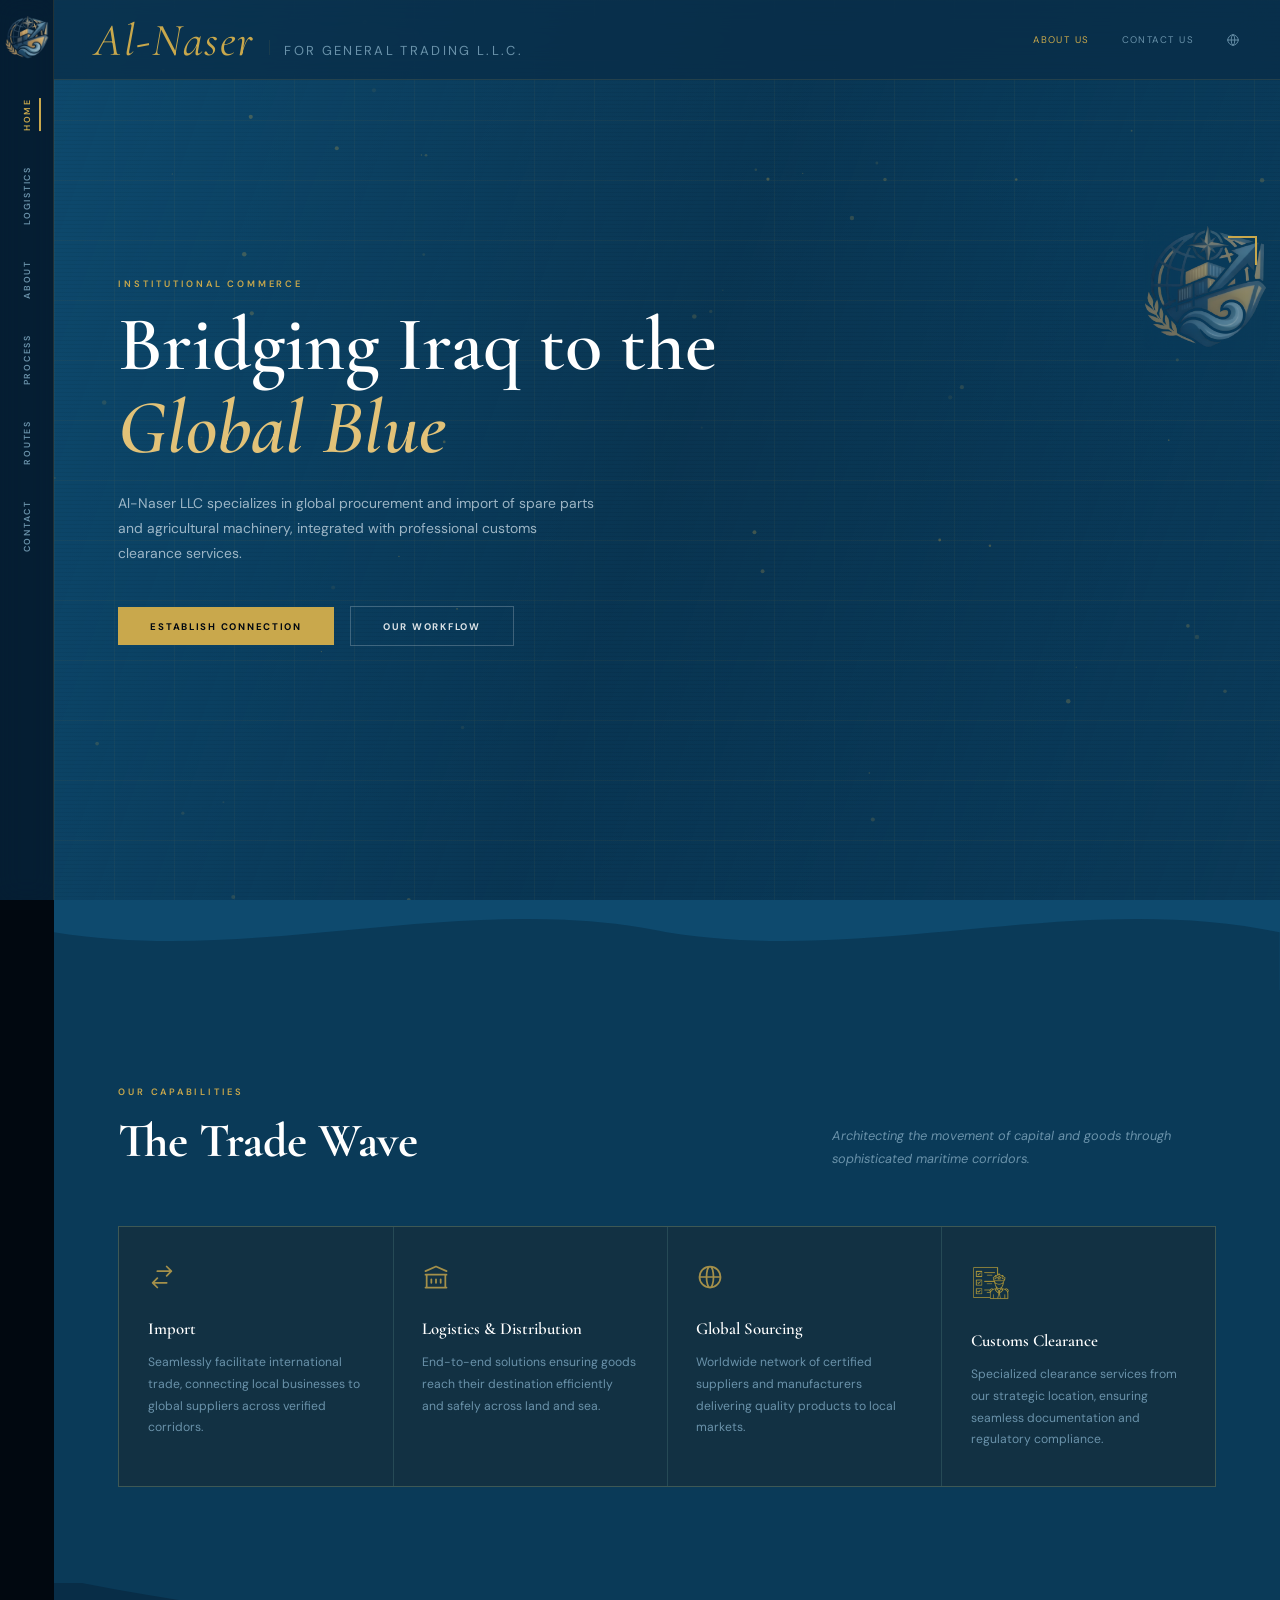
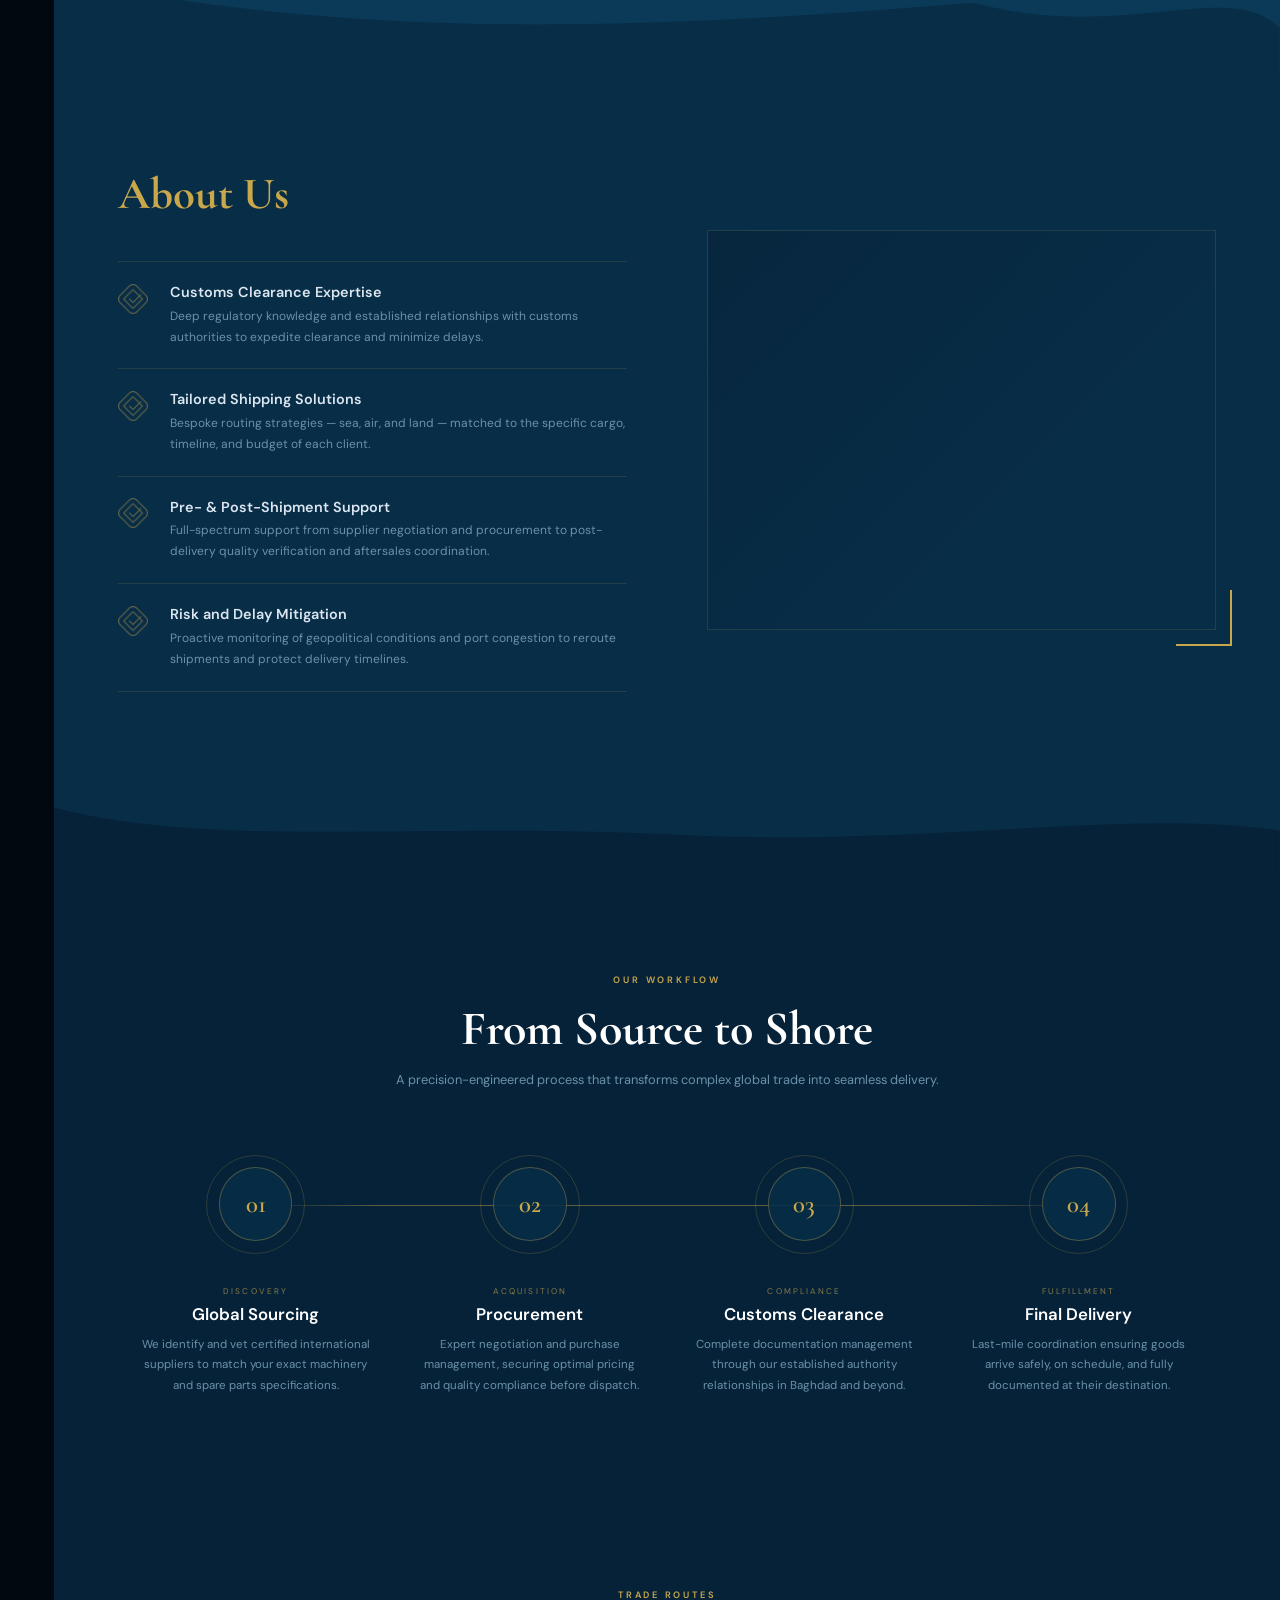
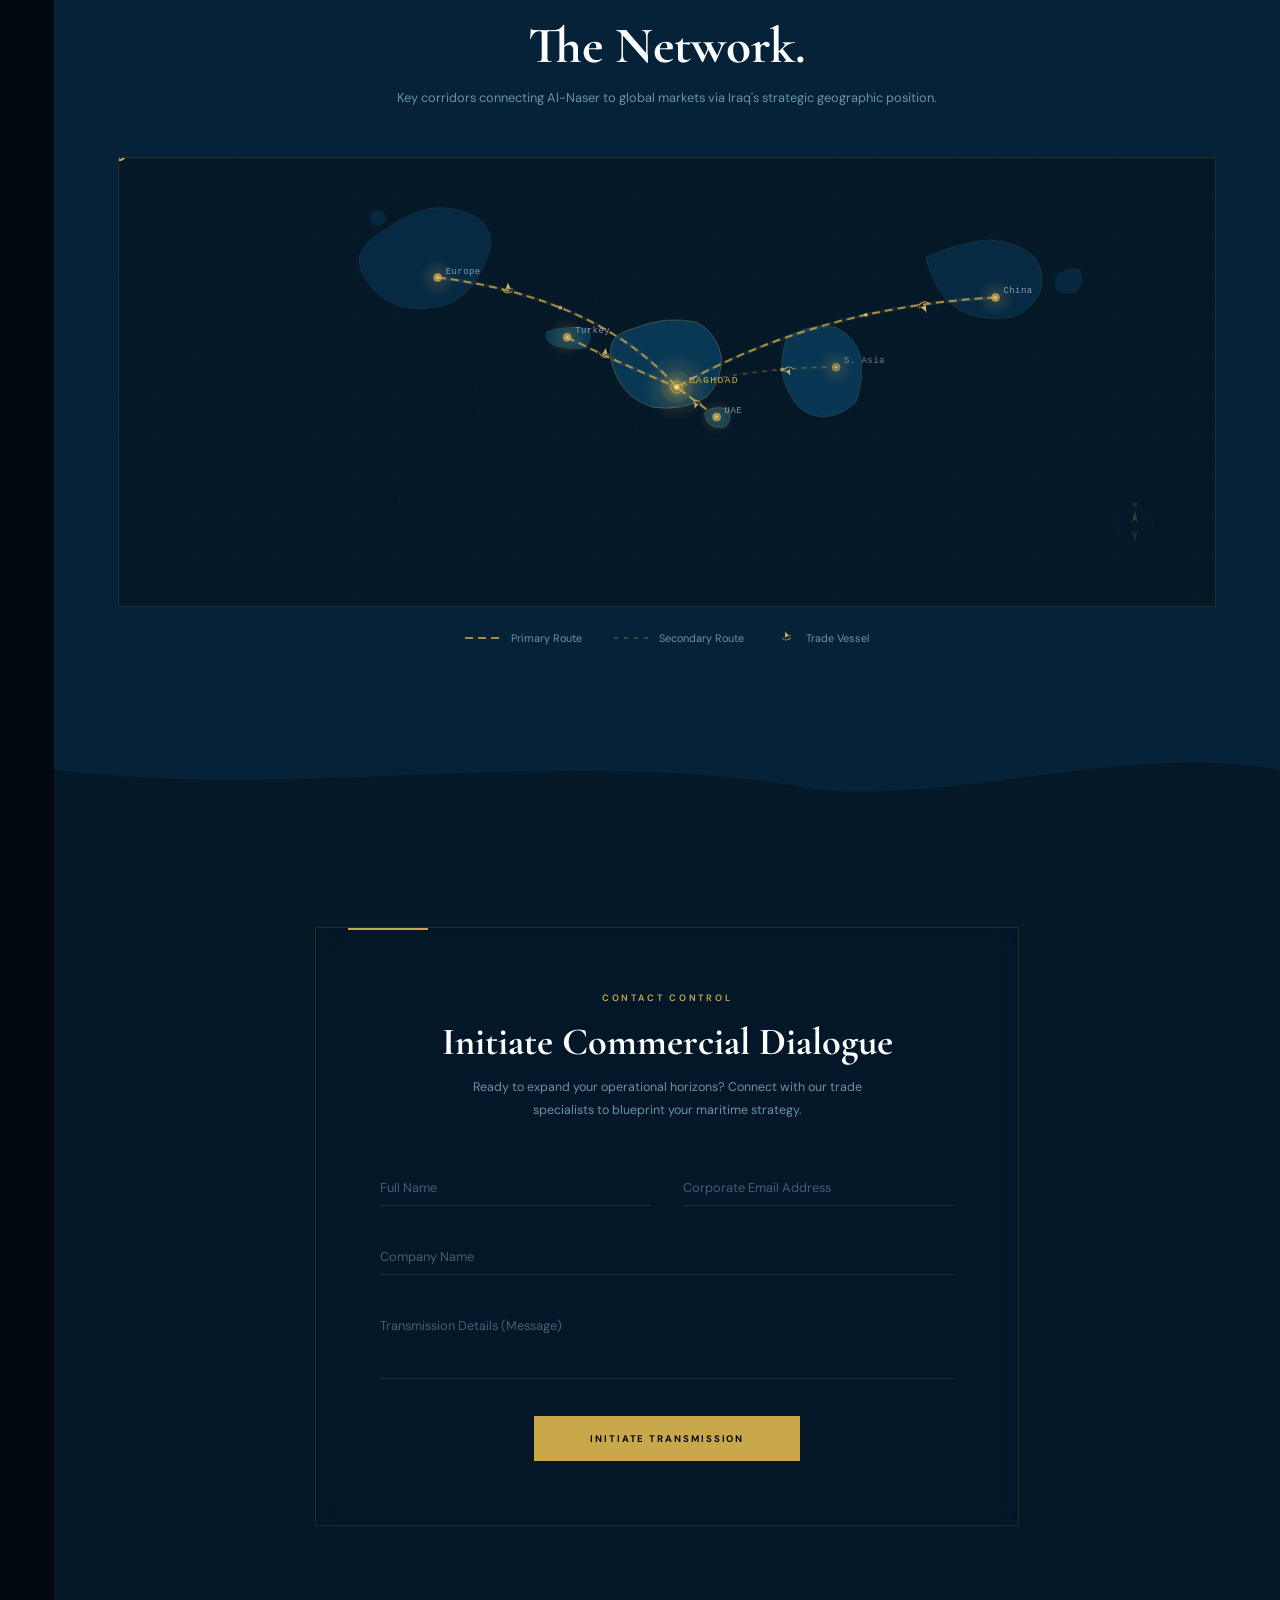
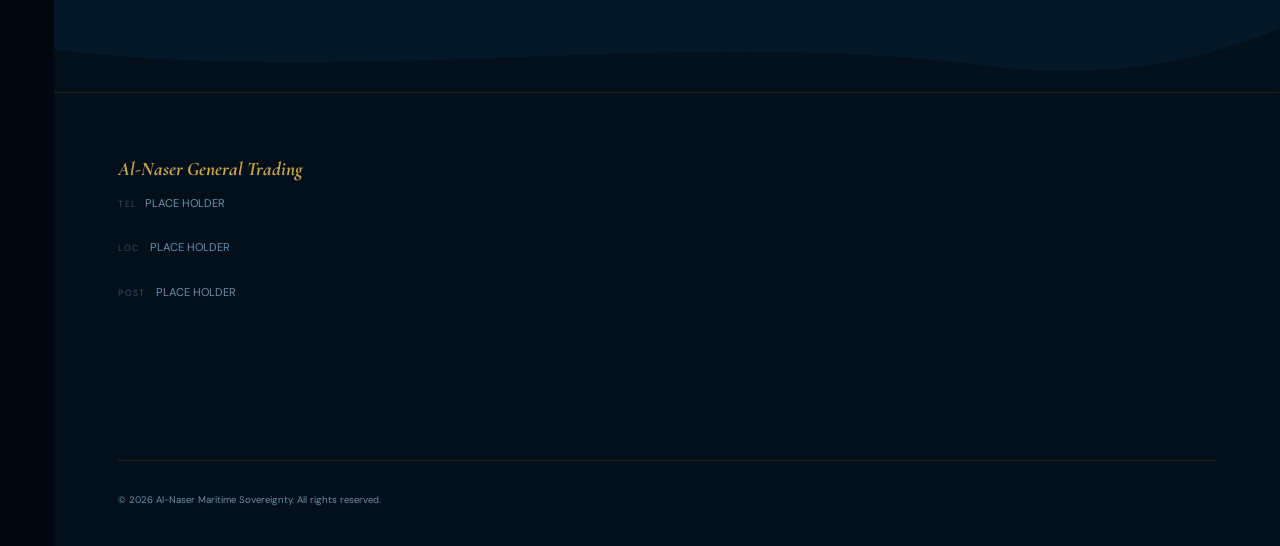
==== commit 011cba17: "changed Routes add turkey and UAE removed other unwanted places. Index didnt change" ====
--- a/animation.html
+++ b/animation.html
@@ -1,10 +1,13 @@
 <!DOCTYPE html>
 <html lang="en">
+
 <head>
   <meta charset="utf-8" />
   <meta name="viewport" content="width=device-width, initial-scale=1.0" />
   <title>Al-Naser Maritime Sovereignty</title>
-  <link href="https://fonts.googleapis.com/css2?family=Cormorant+Garamond:ital,wght@0,400;0,500;0,600;0,700;1,400;1,600&family=DM+Sans:wght@300;400;500;600&display=swap" rel="stylesheet" />
+  <link
+    href="https://fonts.googleapis.com/css2?family=Cormorant+Garamond:ital,wght@0,400;0,500;0,600;0,700;1,400;1,600&family=DM+Sans:wght@300;400;500;600&display=swap"
+    rel="stylesheet" />
   <style>
     :root {
       --d0: #0e4a6e;
@@ -14,14 +17,15 @@
       --d4: #041828;
       --d5: #030f1b;
       --d6: #010810;
-      --gold:     #c9a84c;
-      --gold-lt:  #e2c278;
-      --gold-dim: rgba(201,168,76,0.15);
-      --text:     #cddde8;
-      --muted:    #6a92aa;
-      --border:   rgba(201,168,76,0.14);
-    }
-     /* Hide all Google Translate UI elements */
+      --gold: #c9a84c;
+      --gold-lt: #e2c278;
+      --gold-dim: rgba(201, 168, 76, 0.15);
+      --text: #cddde8;
+      --muted: #6a92aa;
+      --border: rgba(201, 168, 76, 0.14);
+    }
+
+    /* Hide all Google Translate UI elements */
     .goog-te-banner-frame,
     .goog-te-gadget,
     .goog-te-gadget-simple,
@@ -32,10 +36,10 @@
     }
 
     /* Custom language menu colors */
-#customLangMenu {
-  background: var(--d2) !important;
-  border-color: var(--border) !important;
-}
+    #customLangMenu {
+      background: var(--d2) !important;
+      border-color: var(--border) !important;
+    }
 
     #customLangMenu div div {
       color: var(--text) !important;
@@ -55,35 +59,53 @@
       top: 0px !important;
     }
 
-    *, *::before, *::after { box-sizing: border-box; margin: 0; padding: 0; }
-    html { scroll-behavior: smooth; }
+    *,
+    *::before,
+    *::after {
+      box-sizing: border-box;
+      margin: 0;
+      padding: 0;
+    }
+
+    html {
+      scroll-behavior: smooth;
+    }
+
     body {
       font-family: 'DM Sans', sans-serif;
       background: var(--d6);
       color: var(--text);
       overflow-x: hidden;
     }
-    h1, h2, h3, h4 { font-family: 'Cormorant Garamond', serif; }
+
+    h1,
+    h2,
+    h3,
+    h4 {
+      font-family: 'Cormorant Garamond', serif;
+    }
 
     /* ── SCROLL PROGRESS BAR ── */
     #scroll-bar {
       position: fixed;
-      top: 0; left: 0;
+      top: 0;
+      left: 0;
       height: 2px;
       width: 0%;
       background: linear-gradient(90deg, var(--gold), var(--gold-lt));
       z-index: 9999;
-      box-shadow: 0 0 10px rgba(201,168,76,0.6);
+      box-shadow: 0 0 10px rgba(201, 168, 76, 0.6);
       transition: width 0.08s linear;
     }
 
     /* ── SIDEBAR ── */
     .sidebar {
       position: fixed;
-      top: 0; left: 0;
+      top: 0;
+      left: 0;
       width: 3.4rem;
       height: 100%;
-      background: rgba(6,34,56,0.88);
+      background: rgba(6, 34, 56, 0.88);
       backdrop-filter: blur(12px);
       border-right: 1px solid var(--border);
       display: flex;
@@ -92,127 +114,252 @@
       padding: 1.4rem 0;
       z-index: 200;
       transform: translateX(-100%);
-      animation: slideInSidebar 0.7s 0.2s cubic-bezier(0.16,1,0.3,1) forwards;
-    }
+      animation: slideInSidebar 0.7s 0.2s cubic-bezier(0.16, 1, 0.3, 1) forwards;
+    }
+
     @keyframes slideInSidebar {
-      to { transform: translateX(0); }
-    }
+      to {
+        transform: translateX(0);
+      }
+    }
+
     .sidebar .mark {
-      width: 100%; height: 1.9rem;
+      width: 100%;
+      height: 1.9rem;
       padding: 0.3rem;
-      display: flex; align-items: center; justify-content: center;
-      font-size: 0.42rem; font-weight: 800; letter-spacing: 0.03em;
-      border-radius: 2px; flex-shrink: 0;
-    }
+      display: flex;
+      align-items: center;
+      justify-content: center;
+      font-size: 0.42rem;
+      font-weight: 800;
+      letter-spacing: 0.03em;
+      border-radius: 2px;
+      flex-shrink: 0;
+    }
+
     .sidebar nav {
-      display: flex; flex-direction: column;
-      align-items: center; gap: 2.2rem; margin-top: 2.8rem;
-    }
+      display: flex;
+      flex-direction: column;
+      align-items: center;
+      gap: 2.2rem;
+      margin-top: 2.8rem;
+    }
+
     .sidebar a {
       writing-mode: vertical-rl;
       transform: rotate(180deg);
-      font-size: 0.55rem; font-weight: 600; letter-spacing: 0.2em;
-      text-transform: uppercase; color: var(--muted);
-      text-decoration: none; transition: color 0.25s;
+      font-size: 0.55rem;
+      font-weight: 600;
+      letter-spacing: 0.2em;
+      text-transform: uppercase;
+      color: var(--muted);
+      text-decoration: none;
+      transition: color 0.25s;
       position: relative;
     }
+
     .sidebar a::after {
       content: '';
-      position: absolute; left: -8px; top: 0;
-      width: 2px; height: 0;
+      position: absolute;
+      left: -8px;
+      top: 0;
+      width: 2px;
+      height: 0;
       background: var(--gold);
-      transition: height 0.3s cubic-bezier(0.16,1,0.3,1);
-    }
+      transition: height 0.3s cubic-bezier(0.16, 1, 0.3, 1);
+    }
+
     .sidebar a:hover::after,
-    .sidebar a.active::after { height: 100%; }
-    .sidebar a:hover, .sidebar a.active { color: var(--gold); }
+    .sidebar a.active::after {
+      height: 100%;
+    }
+
+    .sidebar a:hover,
+    .sidebar a.active {
+      color: var(--gold);
+    }
 
     /* ── MAIN ── */
-    main { margin-left: 3.4rem; }
+    main {
+      margin-left: 3.4rem;
+    }
 
     /* ── TOP BAR ── */
     .topbar {
       position: fixed;
-      top: 0; left: 3.4rem; right: 0;
+      top: 0;
+      left: 3.4rem;
+      right: 0;
       display: flex;
       justify-content: space-between;
       align-items: center;
       padding: 0 2.5rem;
       height: 5rem;
-      background: rgba(8,45,71,0.75);
+      background: rgba(8, 45, 71, 0.75);
       backdrop-filter: blur(16px);
       border-bottom: 1px solid var(--border);
       z-index: 100;
       transform: translateY(-100%);
-      animation: slideDownTopbar 0.7s 0.3s cubic-bezier(0.16,1,0.3,1) forwards;
-    }
+      animation: slideDownTopbar 0.7s 0.3s cubic-bezier(0.16, 1, 0.3, 1) forwards;
+    }
+
     @keyframes slideDownTopbar {
-      to { transform: translateY(0); }
-    }
-    .topbar-brand { display: flex; align-items: baseline; gap: 0.7rem; }
+      to {
+        transform: translateY(0);
+      }
+    }
+
+    .topbar-brand {
+      display: flex;
+      align-items: baseline;
+      gap: 0.7rem;
+    }
+
     .brand-name {
       font-family: 'Cormorant Garamond', serif;
-      font-style: italic; color: var(--gold);
-      font-size: 1.15rem; letter-spacing: 0.03em;
+      font-style: italic;
+      color: var(--gold);
+      font-size: 1.15rem;
+      letter-spacing: 0.03em;
       position: relative;
     }
+
     .brand-name::after {
       content: '';
-      position: absolute; bottom: -2px; left: 0;
-      width: 0%; height: 1px;
+      position: absolute;
+      bottom: -2px;
+      left: 0;
+      width: 0%;
+      height: 1px;
       background: var(--gold);
       animation: brandUnderline 2.5s 1.5s ease-in-out infinite alternate;
     }
+
     @keyframes brandUnderline {
-      from { width: 0%; opacity: 0.4; }
-      to   { width: 100%; opacity: 1; }
-    }
-    .brand-sep { width: 1px; height: 0.9rem; background: var(--border); margin: 0 0.2rem; opacity: 0.6; }
-    .brand-sub { font-size: 0.58rem; color: var(--muted); text-transform: uppercase; letter-spacing: 0.18em; }
+      from {
+        width: 0%;
+        opacity: 0.4;
+      }
+
+      to {
+        width: 100%;
+        opacity: 1;
+      }
+    }
+
+    .brand-sep {
+      width: 1px;
+      height: 0.9rem;
+      background: var(--border);
+      margin: 0 0.2rem;
+      opacity: 0.6;
+    }
+
+    .brand-sub {
+      font-size: 0.58rem;
+      color: var(--muted);
+      text-transform: uppercase;
+      letter-spacing: 0.18em;
+    }
+
     .topbar-nav {
-      display: flex; align-items: center; gap: 2rem;
-      font-size: 0.6rem; text-transform: uppercase; letter-spacing: 0.15em;
-    }
-    .topbar-nav a { color: var(--muted); text-decoration: none; transition: color 0.2s; }
-    .topbar-nav a:hover, .topbar-nav a.active { color: var(--gold); }
+      display: flex;
+      align-items: center;
+      gap: 2rem;
+      font-size: 0.6rem;
+      text-transform: uppercase;
+      letter-spacing: 0.15em;
+    }
+
+    .topbar-nav a {
+      color: var(--muted);
+      text-decoration: none;
+      transition: color 0.2s;
+    }
+
+    .topbar-nav a:hover,
+    .topbar-nav a.active {
+      color: var(--gold);
+    }
+
     .topbar-nav button {
-      background: none; border: none; cursor: pointer;
-      color: var(--muted); transition: color 0.2s;
-      display: flex; align-items: center;
-    }
-    .topbar-nav button:hover { color: var(--gold); }
+      background: none;
+      border: none;
+      cursor: pointer;
+      color: var(--muted);
+      transition: color 0.2s;
+      display: flex;
+      align-items: center;
+    }
+
+    .topbar-nav button:hover {
+      color: var(--gold);
+    }
 
     /* ── REUSABLE ── */
     .label-tag {
-      font-size: 0.58rem; text-transform: uppercase; letter-spacing: 0.3em;
-      color: var(--gold); font-weight: 600; display: block; margin-bottom: 0.9rem;
-    }
+      font-size: 0.58rem;
+      text-transform: uppercase;
+      letter-spacing: 0.3em;
+      color: var(--gold);
+      font-weight: 600;
+      display: block;
+      margin-bottom: 0.9rem;
+    }
+
     .btn-primary {
-      background: var(--gold); color: #010810;
-      padding: 0.78rem 2rem; font-size: 0.6rem; font-weight: 700;
-      text-transform: uppercase; letter-spacing: 0.18em;
-      text-decoration: none; display: inline-block;
+      background: var(--gold);
+      color: #010810;
+      padding: 0.78rem 2rem;
+      font-size: 0.6rem;
+      font-weight: 700;
+      text-transform: uppercase;
+      letter-spacing: 0.18em;
+      text-decoration: none;
+      display: inline-block;
       transition: background 0.2s, transform 0.2s, box-shadow 0.2s;
     }
-    .btn-primary:hover { background: var(--gold-lt); transform: translateY(-2px); box-shadow: 0 8px 24px rgba(201,168,76,0.25); }
+
+    .btn-primary:hover {
+      background: var(--gold-lt);
+      transform: translateY(-2px);
+      box-shadow: 0 8px 24px rgba(201, 168, 76, 0.25);
+    }
+
     .btn-outline {
-      border: 1px solid rgba(255,255,255,0.22); color: rgba(255,255,255,0.85);
-      padding: 0.78rem 2rem; font-size: 0.6rem; font-weight: 700;
-      text-transform: uppercase; letter-spacing: 0.18em;
-      text-decoration: none; display: inline-block;
+      border: 1px solid rgba(255, 255, 255, 0.22);
+      color: rgba(255, 255, 255, 0.85);
+      padding: 0.78rem 2rem;
+      font-size: 0.6rem;
+      font-weight: 700;
+      text-transform: uppercase;
+      letter-spacing: 0.18em;
+      text-decoration: none;
+      display: inline-block;
       transition: background 0.2s, border-color 0.2s;
     }
-    .btn-outline:hover { background: rgba(255,255,255,0.06); border-color: rgba(255,255,255,0.4); }
+
+    .btn-outline:hover {
+      background: rgba(255, 255, 255, 0.06);
+      border-color: rgba(255, 255, 255, 0.4);
+    }
 
     /* ═══════════════════════════════
        ANIMATED WAVE DIVIDERS
     ═══════════════════════════════ */
     .wave-divider {
-      display: block; width: 100%;
-      overflow: hidden; line-height: 0;
-      position: relative; z-index: 11;
-    }
-    .wave-divider svg { display: block; width: 100%; }
+      display: block;
+      width: 100%;
+      overflow: hidden;
+      line-height: 0;
+      position: relative;
+      z-index: 11;
+    }
+
+    .wave-divider svg {
+      display: block;
+      width: 100%;
+    }
 
     /* Each wave path gets a gentle transform from JS on scroll */
     .wave-divider svg path {
@@ -223,175 +370,289 @@
     /* Animated shimmer on waves */
     .wave-divider::after {
       content: '';
-      position: absolute; top: 0; left: -100%;
-      width: 60%; height: 100%;
-      background: linear-gradient(90deg, transparent, rgba(201,168,76,0.04), transparent);
+      position: absolute;
+      top: 0;
+      left: -100%;
+      width: 60%;
+      height: 100%;
+      background: linear-gradient(90deg, transparent, rgba(201, 168, 76, 0.04), transparent);
       animation: waveShimmer 4s linear infinite;
       pointer-events: none;
     }
+
     @keyframes waveShimmer {
-      to { left: 140%; }
-    }
-
-    .wave-hero-to-cap { background: var(--d0); }
-    .wave-hero-to-cap svg path { fill: var(--d1); }
-    .wave-cap-to-about { background: var(--d1); }
-    .wave-cap-to-about svg path { fill: var(--d2); }
-    .wave-about-to-routes { background: var(--d2); }
-    .wave-about-to-routes svg path { fill: var(--d3); }
-    .wave-routes-to-contact { background: var(--d3); }
-    .wave-routes-to-contact svg path { fill: var(--d4); }
-    .wave-contact-to-footer { background: var(--d4); }
-    .wave-contact-to-footer svg path { fill: var(--d5); }
+      to {
+        left: 140%;
+      }
+    }
+
+    .wave-hero-to-cap {
+      background: var(--d0);
+    }
+
+    .wave-hero-to-cap svg path {
+      fill: var(--d1);
+    }
+
+    .wave-cap-to-about {
+      background: var(--d1);
+    }
+
+    .wave-cap-to-about svg path {
+      fill: var(--d2);
+    }
+
+    .wave-about-to-routes {
+      background: var(--d2);
+    }
+
+    .wave-about-to-routes svg path {
+      fill: var(--d3);
+    }
+
+    .wave-routes-to-contact {
+      background: var(--d3);
+    }
+
+    .wave-routes-to-contact svg path {
+      fill: var(--d4);
+    }
+
+    .wave-contact-to-footer {
+      background: var(--d4);
+    }
+
+    .wave-contact-to-footer svg path {
+      fill: var(--d5);
+    }
 
     /* ═══════════════════════════════
        HERO
     ═══════════════════════════════ */
     #hero {
-      position: relative; min-height: 100vh;
+      position: relative;
+      min-height: 100vh;
       background: var(--d0);
-      display: flex; align-items: center;
-      padding-top: 3.5rem; overflow: hidden;
-    }
+      display: flex;
+      align-items: center;
+      padding-top: 3.5rem;
+      overflow: hidden;
+    }
+
     #hero::before {
       content: '';
-      position: absolute; inset: 0;
+      position: absolute;
+      inset: 0;
       background-image:
-        radial-gradient(ellipse 120% 80% at 30% 60%, rgba(0,80,130,0.55) 0%, transparent 70%),
-        radial-gradient(ellipse 60% 50% at 80% 20%, rgba(0,120,180,0.2) 0%, transparent 70%);
+        radial-gradient(ellipse 120% 80% at 30% 60%, rgba(0, 80, 130, 0.55) 0%, transparent 70%),
+        radial-gradient(ellipse 60% 50% at 80% 20%, rgba(0, 120, 180, 0.2) 0%, transparent 70%);
       pointer-events: none;
       transition: background-position 0.2s ease-out;
     }
 
     /* Reactive background gradient overlay */
     #hero-reactive-bg {
-      position: absolute; inset: 0; z-index: 0;
+      position: absolute;
+      inset: 0;
+      z-index: 0;
       pointer-events: none;
-      background: radial-gradient(ellipse 50% 60% at 50% 50%, rgba(14,74,110,0.4) 0%, transparent 70%);
+      background: radial-gradient(ellipse 50% 60% at 50% 50%, rgba(14, 74, 110, 0.4) 0%, transparent 70%);
       transition: background 0.4s ease;
     }
 
-    .hero-bg-img { position: absolute; inset: 0; z-index: 0; }
+    .hero-bg-img {
+      position: absolute;
+      inset: 0;
+      z-index: 0;
+    }
+
     .hero-bg-img img {
-      width: 100%; height: 100%;
-      object-fit: cover; opacity: 0.9;
+      width: 100%;
+      height: 100%;
+      object-fit: cover;
+      opacity: 0.9;
       mix-blend-mode: luminosity;
       transform: scale(1.05);
       will-change: transform;
     }
+
     .hero-bg-img::after {
       content: '';
-      position: absolute; inset: 0;
-      background: linear-gradient(110deg, rgba(14,74,110,0.92) 0%, rgba(8,45,71,0.7) 50%, rgba(6,34,56,0.4) 100%);
+      position: absolute;
+      inset: 0;
+      background: linear-gradient(110deg, rgba(14, 74, 110, 0.92) 0%, rgba(8, 45, 71, 0.7) 50%, rgba(6, 34, 56, 0.4) 100%);
     }
 
     /* Diagonal scan lines */
     .hero-scanlines {
-      position: absolute; inset: 0; z-index: 2;
-      background: repeating-linear-gradient(
-        0deg,
-        transparent,
-        transparent 3px,
-        rgba(0,0,0,0.04) 3px,
-        rgba(0,0,0,0.04) 4px
-      );
+      position: absolute;
+      inset: 0;
+      z-index: 2;
+      background: repeating-linear-gradient(0deg,
+          transparent,
+          transparent 3px,
+          rgba(0, 0, 0, 0.04) 3px,
+          rgba(0, 0, 0, 0.04) 4px);
       pointer-events: none;
     }
 
     /* Animated grid */
     .hero-grid {
-      position: absolute; inset: 0; z-index: 1;
+      position: absolute;
+      inset: 0;
+      z-index: 1;
       background-image:
-        linear-gradient(rgba(201,168,76,0.05) 1px, transparent 1px),
-        linear-gradient(90deg, rgba(201,168,76,0.05) 1px, transparent 1px);
+        linear-gradient(rgba(201, 168, 76, 0.05) 1px, transparent 1px),
+        linear-gradient(90deg, rgba(201, 168, 76, 0.05) 1px, transparent 1px);
       background-size: 60px 60px;
       animation: gridDrift 20s linear infinite;
       will-change: background-position;
     }
+
     @keyframes gridDrift {
-      from { background-position: 0 0, 0 0; }
-      to   { background-position: 60px 60px, 60px 60px; }
+      from {
+        background-position: 0 0, 0 0;
+      }
+
+      to {
+        background-position: 60px 60px, 60px 60px;
+      }
     }
 
     /* Canvas particles */
     #hero-canvas {
-      position: absolute; inset: 0; z-index: 3;
-      pointer-events: none; opacity: 0.5;
+      position: absolute;
+      inset: 0;
+      z-index: 3;
+      pointer-events: none;
+      opacity: 0.5;
     }
 
     /* Rotating rings */
     .hero-ring {
       position: absolute;
       border-radius: 50%;
-      border: 1px solid rgba(201,168,76,0.08);
-      pointer-events: none; z-index: 2;
+      border: 1px solid rgba(201, 168, 76, 0.08);
+      pointer-events: none;
+      z-index: 2;
       animation: ringRotate 30s linear infinite;
     }
+
     .hero-ring:nth-child(1) {
-      width: 500px; height: 500px;
-      top: -80px; right: -60px;
+      width: 500px;
+      height: 500px;
+      top: -80px;
+      right: -60px;
       animation-duration: 40s;
     }
+
     .hero-ring:nth-child(2) {
-      width: 320px; height: 320px;
-      top: 20px; right: 30px;
+      width: 320px;
+      height: 320px;
+      top: 20px;
+      right: 30px;
       animation-direction: reverse;
       animation-duration: 25s;
       border-style: dashed;
     }
+
     @keyframes ringRotate {
-      to { transform: rotate(360deg); }
+      to {
+        transform: rotate(360deg);
+      }
     }
 
     /* Hero content */
     .hero-content {
-      position: relative; z-index: 10;
-      padding: 4rem 4rem 6rem; max-width: 52rem;
-    }
+      position: relative;
+      z-index: 10;
+      padding: 4rem 4rem 6rem;
+      max-width: 52rem;
+    }
+
     .hero-content .label-tag {
-      opacity: 0; transform: translateY(14px);
-      animation: fadeUp 0.7s 0.6s cubic-bezier(0.16,1,0.3,1) forwards;
-    }
+      opacity: 0;
+      transform: translateY(14px);
+      animation: fadeUp 0.7s 0.6s cubic-bezier(0.16, 1, 0.3, 1) forwards;
+    }
+
     .hero-title {
-      font-size: clamp(3rem, 6vw, 5rem); color: #fff;
-      line-height: 1.08; margin-bottom: 1.3rem; font-weight: 600;
-      opacity: 0; transform: translateY(22px);
-      animation: fadeUp 0.75s 0.85s cubic-bezier(0.16,1,0.3,1) forwards;
-    }
-    .hero-title em { color: var(--gold-lt); font-style: italic; }
+      font-size: clamp(3rem, 6vw, 5rem);
+      color: #fff;
+      line-height: 1.08;
+      margin-bottom: 1.3rem;
+      font-weight: 600;
+      opacity: 0;
+      transform: translateY(22px);
+      animation: fadeUp 0.75s 0.85s cubic-bezier(0.16, 1, 0.3, 1) forwards;
+    }
+
+    .hero-title em {
+      color: var(--gold-lt);
+      font-style: italic;
+    }
+
     .hero-sub {
-      color: rgba(205,221,232,0.75); font-size: 0.87rem;
-      max-width: 30rem; line-height: 1.8; margin-bottom: 2.5rem;
-      opacity: 0; transform: translateY(18px);
-      animation: fadeUp 0.75s 1.05s cubic-bezier(0.16,1,0.3,1) forwards;
-    }
+      color: rgba(205, 221, 232, 0.75);
+      font-size: 0.87rem;
+      max-width: 30rem;
+      line-height: 1.8;
+      margin-bottom: 2.5rem;
+      opacity: 0;
+      transform: translateY(18px);
+      animation: fadeUp 0.75s 1.05s cubic-bezier(0.16, 1, 0.3, 1) forwards;
+    }
+
     .hero-buttons {
-      display: flex; align-items: center; gap: 1rem; flex-wrap: wrap;
-      opacity: 0; transform: translateY(14px);
-      animation: fadeUp 0.7s 1.25s cubic-bezier(0.16,1,0.3,1) forwards;
-    }
+      display: flex;
+      align-items: center;
+      gap: 1rem;
+      flex-wrap: wrap;
+      opacity: 0;
+      transform: translateY(14px);
+      animation: fadeUp 0.7s 1.25s cubic-bezier(0.16, 1, 0.3, 1) forwards;
+    }
+
     @keyframes fadeUp {
-      to { opacity: 1; transform: none; }
+      to {
+        opacity: 1;
+        transform: none;
+      }
     }
 
     /* Floating card */
     .hero-card {
-      position: absolute; right: 1%; top: 25%;
+      position: absolute;
+      right: 1%;
+      top: 25%;
       transform: translateY(-40%);
       z-index: 20;
-      width: min(125px, 35vw); height: min(125px, 30vh);
+      width: min(125px, 35vw);
+      height: min(125px, 30vh);
       backdrop-filter: blur(14px);
       overflow: hidden;
       transform-style: preserve-3d;
-      transition: transform 0.4s cubic-bezier(0.16,1,0.3,1);
+      transition: transform 0.4s cubic-bezier(0.16, 1, 0.3, 1);
       opacity: 0;
-      animation: fadeUp 0.8s 1.5s cubic-bezier(0.16,1,0.3,1) forwards;
-    }
-    .hero-card img { width: 100%; height: 100%; object-fit: contain; opacity: 0.65; display: block; }
+      animation: fadeUp 0.8s 1.5s cubic-bezier(0.16, 1, 0.3, 1) forwards;
+    }
+
+    .hero-card img {
+      width: 100%;
+      height: 100%;
+      object-fit: contain;
+      opacity: 0.65;
+      display: block;
+    }
+
     .hero-card-corner {
-      position: absolute; top: 0.7rem; right: 0.7rem;
-      width: 1.8rem; height: 1.8rem;
-      border-top: 2px solid var(--gold); border-right: 2px solid var(--gold);
+      position: absolute;
+      top: 0.7rem;
+      right: 0.7rem;
+      width: 1.8rem;
+      height: 1.8rem;
+      border-top: 2px solid var(--gold);
+      border-right: 2px solid var(--gold);
     }
 
     /* ═══════════════════════════════
@@ -400,316 +661,967 @@
     #capabilities {
       background: var(--d1);
       padding: 6rem 4rem;
-      position: relative; z-index: 10;
+      position: relative;
+      z-index: 10;
       transition: background 0.5s ease;
     }
+
     .section-header {
-      display: flex; justify-content: space-between;
-      align-items: flex-end; margin-bottom: 3.5rem;
-      gap: 2rem; flex-wrap: wrap;
-    }
-    .section-header h2 { font-size: clamp(2rem, 4vw, 3rem); color: #fff; margin-top: 0.4rem; }
-    .section-header .aside-text { font-size: 0.8rem; color: var(--muted); max-width: 24rem; font-style: italic; line-height: 1.8; }
+      display: flex;
+      justify-content: space-between;
+      align-items: flex-end;
+      margin-bottom: 3.5rem;
+      gap: 2rem;
+      flex-wrap: wrap;
+    }
+
+    .section-header h2 {
+      font-size: clamp(2rem, 4vw, 3rem);
+      color: #fff;
+      margin-top: 0.4rem;
+    }
+
+    .section-header .aside-text {
+      font-size: 0.8rem;
+      color: var(--muted);
+      max-width: 24rem;
+      font-style: italic;
+      line-height: 1.8;
+    }
 
     .cards {
       display: grid;
       grid-template-columns: repeat(auto-fit, minmax(190px, 1fr));
-      gap: 1px; background: var(--border);
+      gap: 1px;
+      background: var(--border);
       border: 1px solid var(--border);
     }
+
     .card {
-      background: rgba(6,34,56,0.6);
+      background: rgba(6, 34, 56, 0.6);
       padding: 2.2rem 1.8rem;
-      transition: background 0.25s, transform 0.3s cubic-bezier(0.16,1,0.3,1), box-shadow 0.3s;
-      position: relative; overflow: hidden;
-    }
+      transition: background 0.25s, transform 0.3s cubic-bezier(0.16, 1, 0.3, 1), box-shadow 0.3s;
+      position: relative;
+      overflow: hidden;
+    }
+
     .card::before {
       content: '';
-      position: absolute; top: 0; left: 0;
-      width: 2px; height: 0;
+      position: absolute;
+      top: 0;
+      left: 0;
+      width: 2px;
+      height: 0;
       background: var(--gold);
-      transition: height 0.35s cubic-bezier(0.16,1,0.3,1);
-    }
+      transition: height 0.35s cubic-bezier(0.16, 1, 0.3, 1);
+    }
+
     .card::after {
       content: '';
-      position: absolute; inset: 0;
-      background: radial-gradient(circle at 50% 0%, rgba(201,168,76,0.06), transparent 70%);
+      position: absolute;
+      inset: 0;
+      background: radial-gradient(circle at 50% 0%, rgba(201, 168, 76, 0.06), transparent 70%);
       opacity: 0;
       transition: opacity 0.3s;
       pointer-events: none;
     }
-    .card:hover::before { height: 100%; }
-    .card:hover::after { opacity: 1; }
-    .card:hover { background: rgba(4,24,40,0.85); transform: translateY(-4px); box-shadow: 0 12px 32px rgba(0,0,0,0.4); }
-    .card:hover h3 { color: var(--gold-lt); }
-    .card-icon { color: var(--gold); margin-bottom: 1.4rem; opacity: 0.8; transition: transform 0.3s cubic-bezier(0.16,1,0.3,1), opacity 0.3s; }
-    .card:hover .card-icon { transform: scale(1.12) rotate(-3deg); opacity: 1; }
-    .card h3 { font-size: 1.05rem; color: #fff; margin-bottom: 0.8rem; transition: color 0.25s; font-weight: 600; }
-    .card p  { font-size: 0.76rem; color: var(--muted); line-height: 1.8; }
+
+    .card:hover::before {
+      height: 100%;
+    }
+
+    .card:hover::after {
+      opacity: 1;
+    }
+
+    .card:hover {
+      background: rgba(4, 24, 40, 0.85);
+      transform: translateY(-4px);
+      box-shadow: 0 12px 32px rgba(0, 0, 0, 0.4);
+    }
+
+    .card:hover h3 {
+      color: var(--gold-lt);
+    }
+
+    .card-icon {
+      color: var(--gold);
+      margin-bottom: 1.4rem;
+      opacity: 0.8;
+      transition: transform 0.3s cubic-bezier(0.16, 1, 0.3, 1), opacity 0.3s;
+    }
+
+    .card:hover .card-icon {
+      transform: scale(1.12) rotate(-3deg);
+      opacity: 1;
+    }
+
+    .card h3 {
+      font-size: 1.05rem;
+      color: #fff;
+      margin-bottom: 0.8rem;
+      transition: color 0.25s;
+      font-weight: 600;
+    }
+
+    .card p {
+      font-size: 0.76rem;
+      color: var(--muted);
+      line-height: 1.8;
+    }
 
     /* ═══════════════════════════════
        ABOUT
     ═══════════════════════════════ */
-    #about { background: var(--d2); padding: 6rem 4rem; position: relative; z-index: 9; transition: background 0.5s ease; }
-    .about-inner { display: grid; grid-template-columns: 1fr 1fr; gap: 5rem; align-items: center; max-width: 1100px; }
-    .about-text h2 { font-size: clamp(2rem, 3.5vw, 3rem); color: #fff; margin-bottom: 1.4rem; line-height: 1.15; }
-    .about-text > p { font-size: 0.83rem; color: var(--muted); line-height: 1.85; margin-bottom: 0.9rem; }
-    .about-pillars { margin-top: 2.5rem; }
+    #about {
+      background: var(--d2);
+      padding: 6rem 4rem;
+      position: relative;
+      z-index: 9;
+      transition: background 0.5s ease;
+    }
+
+    .about-inner {
+      display: grid;
+      grid-template-columns: 1fr 1fr;
+      gap: 5rem;
+      align-items: center;
+      max-width: 1100px;
+    }
+
+    .about-text h2 {
+      font-size: clamp(2rem, 3.5vw, 3rem);
+      color: #fff;
+      margin-bottom: 1.4rem;
+      line-height: 1.15;
+    }
+
+    .about-text>p {
+      font-size: 0.83rem;
+      color: var(--muted);
+      line-height: 1.85;
+      margin-bottom: 0.9rem;
+    }
+
+    .about-pillars {
+      margin-top: 2.5rem;
+    }
+
     .pillar {
-      display: flex; align-items: flex-start; gap: 1.2rem;
-      padding: 1.3rem 0; border-bottom: 1px solid var(--border);
-      transition: padding-left 0.3s cubic-bezier(0.16,1,0.3,1);
-    }
-    .pillar:first-child { border-top: 1px solid var(--border); }
-    .pillar:hover { padding-left: 0.5rem; }
-    .pillar-num { font-family: 'Cormorant Garamond', serif; font-size: 1.5rem; color: var(--gold); opacity: 0.45; line-height: 1; min-width: 2rem; padding-top: 0.05rem; transition: opacity 0.3s; }
-    .pillar:hover .pillar-num { opacity: 0.9; }
-    .pillar-body h4 { font-size: 0.9rem; color: #dce6f0; margin-bottom: 0.3rem; font-family: 'DM Sans', sans-serif; font-weight: 600; }
-    .pillar-body p  { font-size: 0.75rem; color: var(--muted); line-height: 1.75; }
-    .about-visual { position: relative; }
+      display: flex;
+      align-items: flex-start;
+      gap: 1.2rem;
+      padding: 1.3rem 0;
+      border-bottom: 1px solid var(--border);
+      transition: padding-left 0.3s cubic-bezier(0.16, 1, 0.3, 1);
+    }
+
+    .pillar:first-child {
+      border-top: 1px solid var(--border);
+    }
+
+    .pillar:hover {
+      padding-left: 0.5rem;
+    }
+
+    .pillar-num {
+      font-family: 'Cormorant Garamond', serif;
+      font-size: 1.5rem;
+      color: var(--gold);
+      opacity: 0.45;
+      line-height: 1;
+      min-width: 2rem;
+      padding-top: 0.05rem;
+      transition: opacity 0.3s;
+    }
+
+    .pillar:hover .pillar-num {
+      opacity: 0.9;
+    }
+
+    .pillar-body h4 {
+      font-size: 0.9rem;
+      color: #dce6f0;
+      margin-bottom: 0.3rem;
+      font-family: 'DM Sans', sans-serif;
+      font-weight: 600;
+    }
+
+    .pillar-body p {
+      font-size: 0.75rem;
+      color: var(--muted);
+      line-height: 1.75;
+    }
+
+    .about-visual {
+      position: relative;
+    }
+
     .about-video-wrap {
-      position: relative; border: 1px solid var(--border);
-      overflow: hidden; min-height: 400px;
-    }
+      position: relative;
+      border: 1px solid var(--border);
+      overflow: hidden;
+      min-height: 400px;
+    }
+
     /* Animated border shimmer around video */
     .about-video-wrap::before {
       content: '';
-      position: absolute; inset: 0; z-index: 2;
+      position: absolute;
+      inset: 0;
+      z-index: 2;
       border: 1px solid transparent;
-     
+
       animation: borderSlide 3s linear infinite;
       pointer-events: none;
     }
+
     @keyframes borderSlide {
-      from { background-position: -200% 0, -200% 0; }
-      to   { background-position: 200% 0, 200% 0; }
-    }
-    .about-video-wrap video { position: absolute; inset: 0; width: 100%; height: 100%; object-fit: cover; z-index: 0; }
+      from {
+        background-position: -200% 0, -200% 0;
+      }
+
+      to {
+        background-position: 200% 0, 200% 0;
+      }
+    }
+
+    .about-video-wrap video {
+      position: absolute;
+      inset: 0;
+      width: 100%;
+      height: 100%;
+      object-fit: cover;
+      z-index: 0;
+    }
+
     .about-video-wrap::after {
-      content: ''; position: absolute; inset: 0;
-      background: linear-gradient(135deg, rgba(6,34,56,0.6) 0%, transparent 65%);
-      z-index: 1; pointer-events: none;
-    }
+      content: '';
+      position: absolute;
+      inset: 0;
+      background: linear-gradient(135deg, rgba(6, 34, 56, 0.6) 0%, transparent 65%);
+      z-index: 1;
+      pointer-events: none;
+    }
+
     .about-corner {
-      position: absolute; bottom: -1rem; right: -1rem;
-      width: 3.5rem; height: 3.5rem;
-      border-bottom: 2px solid var(--gold); border-right: 2px solid var(--gold);
+      position: absolute;
+      bottom: -1rem;
+      right: -1rem;
+      width: 3.5rem;
+      height: 3.5rem;
+      border-bottom: 2px solid var(--gold);
+      border-right: 2px solid var(--gold);
       animation: cornerPulse 2.5s ease-in-out infinite;
     }
+
     @keyframes cornerPulse {
-      0%, 100% { opacity: 0.5; }
-      50%       { opacity: 1; }
-    }
-
-
-    
+
+      0%,
+      100% {
+        opacity: 0.5;
+      }
+
+      50% {
+        opacity: 1;
+      }
+    }
+
+
+
 
     /* ══ PROCESS ══ */
-    step-circle-wrap{
-      position:relative;display:flex;align-items:center;justify-content:center;
-      margin:0 auto 2rem;width:6.2rem;height:6.2rem;
-    }
-     .wave-about-to-process{background:var(--d2);}.wave-about-to-process svg path{fill:var(--d3);}
-    .wave-process-to-routes{background:var(--d3);}.wave-process-to-routes svg path{fill:var(--d3);}
-    
-    
-    #process{background:var(--d3);padding:6rem 4rem;position:relative;z-index:8;}
-    .process-header{text-align:center;margin-bottom:4rem;}
-    .process-header h2{font-size:clamp(2rem,4vw,3rem);color:#fff;}
-    .process-header p{font-size:.8rem;color:var(--muted);max-width:38rem;margin:.6rem auto 0;line-height:1.8;}
-    .process-steps{
-      display:grid;grid-template-columns:repeat(4,1fr);
-      position:relative;max-width:1100px;gap:0;
-    }
-    .process-steps::before{
-      content:'';position:absolute;
-      top:3.15rem;left:12.5%;right:12.5%;height:1px;
-      background:linear-gradient(90deg,transparent,rgba(201,168,76,.45) 15%,rgba(201,168,76,.45) 85%,transparent);
-      z-index:0;
-    }
-    .process-step{text-align:center;padding:0 1.4rem;position:relative;z-index:1;}
-    .step-circle-wrap{
-      position:relative;display:flex;align-items:center;justify-content:center;
-      margin:0 auto 2rem;width:6.2rem;height:6.2rem;
-    }
-    .step-outer{
-      position:absolute;inset:0;border:1px solid rgba(201,168,76,.2);border-radius:50%;
-      transition:border-color .35s,transform .4s cubic-bezier(.16,1,.3,1);
-    }
-    .process-step:hover .step-outer{border-color:rgba(201,168,76,.6);transform:scale(1.06);}
-    .step-inner{
-      width:4.6rem;height:4.6rem;background:rgba(8,45,71,.85);
-      border:1px solid rgba(201,168,76,.35);border-radius:50%;
-      display:flex;align-items:center;justify-content:center;
-      font-family:'Cormorant Garamond',serif;font-size:1.55rem;color:var(--gold);font-weight:600;
-      transition:background .3s,border-color .3s;
-    }
-    .process-step:hover .step-inner{background:rgba(201,168,76,.08);border-color:var(--gold);}
-    .step-tag{font-size:.52rem;text-transform:uppercase;letter-spacing:.25em;color:var(--gold);opacity:.65;display:block;margin-bottom:.4rem;}
-    .step-title{font-size:1.05rem;color:#fff;font-weight:600;margin-bottom:.6rem;font-family:'DM Sans',sans-serif;}
-    .step-desc{font-size:.72rem;color:var(--muted);line-height:1.8;}
+    step-circle-wrap {
+      position: relative;
+      display: flex;
+      align-items: center;
+      justify-content: center;
+      margin: 0 auto 2rem;
+      width: 6.2rem;
+      height: 6.2rem;
+    }
+
+    .wave-about-to-process {
+      background: var(--d2);
+    }
+
+    .wave-about-to-process svg path {
+      fill: var(--d3);
+    }
+
+    .wave-process-to-routes {
+      background: var(--d3);
+    }
+
+    .wave-process-to-routes svg path {
+      fill: var(--d3);
+    }
+
+
+    #process {
+      background: var(--d3);
+      padding: 6rem 4rem;
+      position: relative;
+      z-index: 8;
+    }
+
+    .process-header {
+      text-align: center;
+      margin-bottom: 4rem;
+    }
+
+    .process-header h2 {
+      font-size: clamp(2rem, 4vw, 3rem);
+      color: #fff;
+    }
+
+    .process-header p {
+      font-size: .8rem;
+      color: var(--muted);
+      max-width: 38rem;
+      margin: .6rem auto 0;
+      line-height: 1.8;
+    }
+
+    .process-steps {
+      display: grid;
+      grid-template-columns: repeat(4, 1fr);
+      position: relative;
+      max-width: 1100px;
+      gap: 0;
+    }
+
+    .process-steps::before {
+      content: '';
+      position: absolute;
+      top: 3.15rem;
+      left: 12.5%;
+      right: 12.5%;
+      height: 1px;
+      background: linear-gradient(90deg, transparent, rgba(201, 168, 76, .45) 15%, rgba(201, 168, 76, .45) 85%, transparent);
+      z-index: 0;
+    }
+
+    .process-step {
+      text-align: center;
+      padding: 0 1.4rem;
+      position: relative;
+      z-index: 1;
+    }
+
+    .step-circle-wrap {
+      position: relative;
+      display: flex;
+      align-items: center;
+      justify-content: center;
+      margin: 0 auto 2rem;
+      width: 6.2rem;
+      height: 6.2rem;
+    }
+
+    .step-outer {
+      position: absolute;
+      inset: 0;
+      border: 1px solid rgba(201, 168, 76, .2);
+      border-radius: 50%;
+      transition: border-color .35s, transform .4s cubic-bezier(.16, 1, .3, 1);
+    }
+
+    .process-step:hover .step-outer {
+      border-color: rgba(201, 168, 76, .6);
+      transform: scale(1.06);
+    }
+
+    .step-inner {
+      width: 4.6rem;
+      height: 4.6rem;
+      background: rgba(8, 45, 71, .85);
+      border: 1px solid rgba(201, 168, 76, .35);
+      border-radius: 50%;
+      display: flex;
+      align-items: center;
+      justify-content: center;
+      font-family: 'Cormorant Garamond', serif;
+      font-size: 1.55rem;
+      color: var(--gold);
+      font-weight: 600;
+      transition: background .3s, border-color .3s;
+    }
+
+    .process-step:hover .step-inner {
+      background: rgba(201, 168, 76, .08);
+      border-color: var(--gold);
+    }
+
+    .step-tag {
+      font-size: .52rem;
+      text-transform: uppercase;
+      letter-spacing: .25em;
+      color: var(--gold);
+      opacity: .65;
+      display: block;
+      margin-bottom: .4rem;
+    }
+
+    .step-title {
+      font-size: 1.05rem;
+      color: #fff;
+      font-weight: 600;
+      margin-bottom: .6rem;
+      font-family: 'DM Sans', sans-serif;
+    }
+
+    .step-desc {
+      font-size: .72rem;
+      color: var(--muted);
+      line-height: 1.8;
+    }
 
 
     /* ═══════════════════════════════
        ROUTES
     ═══════════════════════════════ */
-    #routes { background: var(--d3); padding: 6rem 4rem; position: relative; z-index: 8; transition: background 0.5s ease; }
-    .routes-header { text-align: center; margin-bottom: 3rem; }
-    .routes-header h2 { font-size: clamp(2rem, 4vw, 3.2rem); color: #fff; margin-bottom: 0.6rem; }
-    .routes-header p  { font-size: 0.8rem; color: var(--muted); max-width: 38rem; margin: 0 auto; line-height: 1.75; }
-    .map-wrap { background: rgba(2,15,27,0.5); border: 1px solid var(--border); overflow: hidden; position: relative; }
-    .map-svg { width: 100%; height: auto; display: block; }
-    @keyframes dash-flow { from { stroke-dashoffset: 300; } to { stroke-dashoffset: 0; } }
-    @keyframes dash-flow-rev { from { stroke-dashoffset: 0; } to { stroke-dashoffset: -300; } }
-    .route-primary   { stroke-dasharray: 8 5; animation: dash-flow 2.8s linear infinite; }
-    .route-secondary { stroke-dasharray: 4 6; animation: dash-flow 5s linear infinite; }
+    #routes {
+      background: var(--d3);
+      padding: 6rem 4rem;
+      position: relative;
+      z-index: 8;
+      transition: background 0.5s ease;
+    }
+
+    .routes-header {
+      text-align: center;
+      margin-bottom: 3rem;
+    }
+
+    .routes-header h2 {
+      font-size: clamp(2rem, 4vw, 3.2rem);
+      color: #fff;
+      margin-bottom: 0.6rem;
+    }
+
+    .routes-header p {
+      font-size: 0.8rem;
+      color: var(--muted);
+      max-width: 38rem;
+      margin: 0 auto;
+      line-height: 1.75;
+    }
+
+    .map-wrap {
+      background: rgba(2, 15, 27, 0.5);
+      border: 1px solid var(--border);
+      overflow: hidden;
+      position: relative;
+    }
+
+    .map-svg {
+      width: 100%;
+      height: auto;
+      display: block;
+    }
+
+    @keyframes dash-flow {
+      from {
+        stroke-dashoffset: 300;
+      }
+
+      to {
+        stroke-dashoffset: 0;
+      }
+    }
+
+    @keyframes dash-flow-rev {
+      from {
+        stroke-dashoffset: 0;
+      }
+
+      to {
+        stroke-dashoffset: -300;
+      }
+    }
+
+    .route-primary {
+      stroke-dasharray: 8 5;
+      animation: dash-flow 2.8s linear infinite;
+    }
+
+    .route-secondary {
+      stroke-dasharray: 4 6;
+      animation: dash-flow 5s linear infinite;
+    }
+
     /* Hub pulse rings */
     @keyframes hubPulse {
-      0%   { r: 6; opacity: 0.8; }
-      100% { r: 36; opacity: 0; }
-    }
-    .hub-pulse { animation: hubPulse 2.4s ease-out infinite; }
-    .hub-pulse:nth-child(2) { animation-delay: 0.8s; }
-    .hub-pulse:nth-child(3) { animation-delay: 1.6s; }
+      0% {
+        r: 6;
+        opacity: 0.8;
+      }
+
+      100% {
+        r: 36;
+        opacity: 0;
+      }
+    }
+
+    .hub-pulse {
+      animation: hubPulse 2.4s ease-out infinite;
+    }
+
+    .hub-pulse:nth-child(2) {
+      animation-delay: 0.8s;
+    }
+
+    .hub-pulse:nth-child(3) {
+      animation-delay: 1.6s;
+    }
+
     /* Traveling dot */
-    @keyframes travelRoute1 { 0% { offset-distance: 0%; } 100% { offset-distance: 100%; } }
-    @keyframes travelRoute2 { 0% { offset-distance: 0%; } 100% { offset-distance: 100%; } }
+    @keyframes travelRoute1 {
+      0% {
+        offset-distance: 0%;
+      }
+
+      100% {
+        offset-distance: 100%;
+      }
+    }
+
+    @keyframes travelRoute2 {
+      0% {
+        offset-distance: 0%;
+      }
+
+      100% {
+        offset-distance: 100%;
+      }
+    }
+
     /* City ping */
     @keyframes cityPing {
-      0%   { r: 4; opacity: 0.7; }
-      100% { r: 14; opacity: 0; }
-    }
-    .city-ping { animation: cityPing 2s ease-out infinite; }
-    .city-ping:nth-child(2) { animation-delay: 0.5s; }
-    .city-ping:nth-child(3) { animation-delay: 1s; }
-    .city-ping:nth-child(4) { animation-delay: 1.5s; }
-
-    .map-legend { display: flex; gap: 2rem; margin-top: 1.5rem; justify-content: center; flex-wrap: wrap; }
-    .legend-item { display: flex; align-items: center; gap: 0.6rem; font-size: 0.68rem; color: var(--muted); }
+      0% {
+        r: 4;
+        opacity: 0.7;
+      }
+
+      100% {
+        r: 14;
+        opacity: 0;
+      }
+    }
+
+    .city-ping {
+      animation: cityPing 2s ease-out infinite;
+    }
+
+    .city-ping:nth-child(2) {
+      animation-delay: 0.5s;
+    }
+
+    .city-ping:nth-child(3) {
+      animation-delay: 1s;
+    }
+
+    .city-ping:nth-child(4) {
+      animation-delay: 1.5s;
+    }
+
+    .map-legend {
+      display: flex;
+      gap: 2rem;
+      margin-top: 1.5rem;
+      justify-content: center;
+      flex-wrap: wrap;
+    }
+
+    .legend-item {
+      display: flex;
+      align-items: center;
+      gap: 0.6rem;
+      font-size: 0.68rem;
+      color: var(--muted);
+    }
 
     /* ═══════════════════════════════
        CONTACT
     ═══════════════════════════════ */
-    #contact { background: var(--d4); padding: 6rem 4rem; display: flex; justify-content: center; position: relative; z-index: 7; transition: background 0.5s ease; }
+    #contact {
+      background: var(--d4);
+      padding: 6rem 4rem;
+      display: flex;
+      justify-content: center;
+      position: relative;
+      z-index: 7;
+      transition: background 0.5s ease;
+    }
+
     .contact-box {
-      width: 100%; max-width: 44rem;
-      background: rgba(4,24,40,0.7);
+      width: 100%;
+      max-width: 44rem;
+      background: rgba(4, 24, 40, 0.7);
       border: 1px solid var(--border);
-      padding: 4rem; position: relative;
+      padding: 4rem;
+      position: relative;
       backdrop-filter: blur(10px);
       transition: box-shadow 0.4s;
     }
-    .contact-box:hover { box-shadow: 0 0 40px rgba(201,168,76,0.06); }
+
+    .contact-box:hover {
+      box-shadow: 0 0 40px rgba(201, 168, 76, 0.06);
+    }
+
     .contact-box::before {
-      content: ''; position: absolute; top: 0; left: 2rem;
-      width: 5rem; height: 2px; background: var(--gold);
-    }
-    .contact-box .label-tag { text-align: center; }
-    .contact-box h2 { font-size: clamp(1.6rem, 3vw, 2.4rem); color: #fff; text-align: center; margin: 0.5rem 0 0.7rem; }
-    .contact-box > p { font-size: 0.78rem; color: var(--muted); text-align: center; max-width: 28rem; margin: 0 auto 3rem; line-height: 1.8; }
-    .form-row { display: grid; grid-template-columns: 1fr 1fr; gap: 2rem; }
-    @media (max-width: 560px) { .form-row { grid-template-columns: 1fr; } }
-    .field { margin-bottom: 2rem; position: relative; }
-    .field input, .field textarea {
-      width: 100%; background: transparent; border: none;
-      border-bottom: 1px solid rgba(201,168,76,0.18);
-      color: #fff; font-size: 0.8rem; padding: 0.6rem 0;
-      font-family: 'DM Sans', sans-serif; transition: border-color 0.2s;
-    }
+      content: '';
+      position: absolute;
+      top: 0;
+      left: 2rem;
+      width: 5rem;
+      height: 2px;
+      background: var(--gold);
+    }
+
+    .contact-box .label-tag {
+      text-align: center;
+    }
+
+    .contact-box h2 {
+      font-size: clamp(1.6rem, 3vw, 2.4rem);
+      color: #fff;
+      text-align: center;
+      margin: 0.5rem 0 0.7rem;
+    }
+
+    .contact-box>p {
+      font-size: 0.78rem;
+      color: var(--muted);
+      text-align: center;
+      max-width: 28rem;
+      margin: 0 auto 3rem;
+      line-height: 1.8;
+    }
+
+    .form-row {
+      display: grid;
+      grid-template-columns: 1fr 1fr;
+      gap: 2rem;
+    }
+
+    @media (max-width: 560px) {
+      .form-row {
+        grid-template-columns: 1fr;
+      }
+    }
+
+    .field {
+      margin-bottom: 2rem;
+      position: relative;
+    }
+
+    .field input,
+    .field textarea {
+      width: 100%;
+      background: transparent;
+      border: none;
+      border-bottom: 1px solid rgba(201, 168, 76, 0.18);
+      color: #fff;
+      font-size: 0.8rem;
+      padding: 0.6rem 0;
+      font-family: 'DM Sans', sans-serif;
+      transition: border-color 0.2s;
+    }
+
     .field::after {
-      content: ''; position: absolute; bottom: 0; left: 0;
-      width: 0%; height: 1px; background: var(--gold);
-      transition: width 0.35s cubic-bezier(0.16,1,0.3,1);
-    }
-    .field:focus-within::after { width: 100%; }
-    .field input::placeholder, .field textarea::placeholder { color: rgba(106,146,170,0.6); }
-    .field input:focus, .field textarea:focus { outline: none; border-bottom-color: transparent; }
-    .field textarea { resize: none; }
-    .form-submit { text-align: center; margin-top: 0.5rem; }
+      content: '';
+      position: absolute;
+      bottom: 0;
+      left: 0;
+      width: 0%;
+      height: 1px;
+      background: var(--gold);
+      transition: width 0.35s cubic-bezier(0.16, 1, 0.3, 1);
+    }
+
+    .field:focus-within::after {
+      width: 100%;
+    }
+
+    .field input::placeholder,
+    .field textarea::placeholder {
+      color: rgba(106, 146, 170, 0.6);
+    }
+
+    .field input:focus,
+    .field textarea:focus {
+      outline: none;
+      border-bottom-color: transparent;
+    }
+
+    .field textarea {
+      resize: none;
+    }
+
+    .form-submit {
+      text-align: center;
+      margin-top: 0.5rem;
+    }
+
     .form-submit button {
-      background: var(--gold); color: #010810;
-      border: none; padding: 1rem 3.5rem;
-      font-size: 0.6rem; font-weight: 700;
-      text-transform: uppercase; letter-spacing: 0.2em;
-      cursor: pointer; transition: background 0.2s, transform 0.2s, box-shadow 0.2s;
+      background: var(--gold);
+      color: #010810;
+      border: none;
+      padding: 1rem 3.5rem;
+      font-size: 0.6rem;
+      font-weight: 700;
+      text-transform: uppercase;
+      letter-spacing: 0.2em;
+      cursor: pointer;
+      transition: background 0.2s, transform 0.2s, box-shadow 0.2s;
       font-family: 'DM Sans', sans-serif;
-      position: relative; overflow: hidden;
-    }
+      position: relative;
+      overflow: hidden;
+    }
+
     .form-submit button::after {
-      content: ''; position: absolute;
-      top: 50%; left: 50%;
-      width: 0; height: 0;
-      background: rgba(255,255,255,0.15);
+      content: '';
+      position: absolute;
+      top: 50%;
+      left: 50%;
+      width: 0;
+      height: 0;
+      background: rgba(255, 255, 255, 0.15);
       border-radius: 50%;
       transform: translate(-50%, -50%);
       transition: width 0.5s ease, height 0.5s ease, opacity 0.5s;
       opacity: 0;
     }
-    .form-submit button:hover::after { width: 300px; height: 300px; opacity: 1; }
-    .form-submit button:hover { background: var(--gold-lt); transform: translateY(-2px); box-shadow: 0 8px 24px rgba(201,168,76,0.3); }
-
-
-        /* ══ FLOATING CTA ══ */
-    #float-cta{
-      position:fixed;bottom:2.5rem;right:2rem;z-index:500;
-      opacity:0;transform:translateY(16px) scale(.95);
-      transition:opacity .4s,transform .4s cubic-bezier(.16,1,.3,1);
-      pointer-events:none;
-    }
-    #float-cta.visible{opacity:1;transform:none;pointer-events:auto;}
-    #float-cta a{
-      display:flex;align-items:center;gap:.7rem;
-      background:var(--gold);color:#010810;
-      padding:.85rem 1.6rem;font-size:.58rem;font-weight:700;
-      text-transform:uppercase;letter-spacing:.18em;text-decoration:none;
-      box-shadow:0 8px 32px rgba(201,168,76,.28);
-      transition:background .2s,transform .2s,box-shadow .2s;
-    }
-    #float-cta a:hover{background:var(--gold-lt);transform:translateY(-2px);box-shadow:0 14px 42px rgba(201,168,76,.38);}
-    .cta-dot{width:7px;height:7px;background:#010810;border-radius:50%;position:relative;flex-shrink:0;}
-    .cta-dot::after{
-      content:'';position:absolute;inset:-4px;
-      border:1.5px solid #010810;border-radius:50%;
-      animation:cta-ping 1.6s ease-in-out infinite;
-    }
-    @keyframes cta-ping{0%,100%{opacity:.5;transform:scale(1);}50%{opacity:0;transform:scale(1.7);}}
+
+    .form-submit button:hover::after {
+      width: 300px;
+      height: 300px;
+      opacity: 1;
+    }
+
+    .form-submit button:hover {
+      background: var(--gold-lt);
+      transform: translateY(-2px);
+      box-shadow: 0 8px 24px rgba(201, 168, 76, 0.3);
+    }
+
+
+    /* ══ FLOATING CTA ══ */
+    #float-cta {
+      position: fixed;
+      bottom: 2.5rem;
+      right: 2rem;
+      z-index: 500;
+      opacity: 0;
+      transform: translateY(16px) scale(.95);
+      transition: opacity .4s, transform .4s cubic-bezier(.16, 1, .3, 1);
+      pointer-events: none;
+    }
+
+    #float-cta.visible {
+      opacity: 1;
+      transform: none;
+      pointer-events: auto;
+    }
+
+    #float-cta a {
+      display: flex;
+      align-items: center;
+      gap: .7rem;
+      background: var(--gold);
+      color: #010810;
+      padding: .85rem 1.6rem;
+      font-size: .58rem;
+      font-weight: 700;
+      text-transform: uppercase;
+      letter-spacing: .18em;
+      text-decoration: none;
+      box-shadow: 0 8px 32px rgba(201, 168, 76, .28);
+      transition: background .2s, transform .2s, box-shadow .2s;
+    }
+
+    #float-cta a:hover {
+      background: var(--gold-lt);
+      transform: translateY(-2px);
+      box-shadow: 0 14px 42px rgba(201, 168, 76, .38);
+    }
+
+    .cta-dot {
+      width: 7px;
+      height: 7px;
+      background: #010810;
+      border-radius: 50%;
+      position: relative;
+      flex-shrink: 0;
+    }
+
+    .cta-dot::after {
+      content: '';
+      position: absolute;
+      inset: -4px;
+      border: 1.5px solid #010810;
+      border-radius: 50%;
+      animation: cta-ping 1.6s ease-in-out infinite;
+    }
+
+    @keyframes cta-ping {
+
+      0%,
+      100% {
+        opacity: .5;
+        transform: scale(1);
+      }
+
+      50% {
+        opacity: 0;
+        transform: scale(1.7);
+      }
+    }
 
 
 
     /* ═══════════════════════════════
        FOOTER
     ═══════════════════════════════ */
-    footer { background: var(--d5); border-top: 1px solid var(--border); padding: 4rem 4rem 2.5rem; position: relative; z-index: 6; }
-    .footer-grid { display: grid; grid-template-columns: 2fr 1fr 1fr; gap: 3rem; margin-bottom: 3rem; }
-    @media (max-width: 768px) { .footer-grid { grid-template-columns: 1fr; } }
-    .footer-brand h4 { font-size: 1.2rem; color: var(--gold); margin-bottom: 0.8rem; font-family: 'Cormorant Garamond', serif; font-style: italic; }
-    .footer-brand p  { font-size: 0.7rem; color: var(--muted); max-width: 22rem; margin-bottom: 1.5rem; line-height: 1.8; }
-    .footer-contact { font-size: 0.68rem; color: var(--muted); line-height: 2.2; }
-    .footer-contact span { font-size: 0.56rem; text-transform: uppercase; letter-spacing: 0.14em; color: rgba(106,146,170,0.5); margin-right: 0.5rem; }
-    .footer-col h5 { font-size: 0.58rem; text-transform: uppercase; letter-spacing: 0.2em; color: #fff; margin-bottom: 1.5rem; font-weight: 600; }
-    .footer-col ul { list-style: none; }
-    .footer-col li { margin-bottom: 0.9rem; }
-    .footer-col a  { font-size: 0.7rem; color: var(--muted); text-decoration: none; transition: color 0.2s; }
-    .footer-col a:hover { color: var(--gold); }
-    .footer-bottom { border-top: 1px solid var(--border); padding-top: 2rem; display: flex; justify-content: space-between; align-items: center; gap: 1rem; flex-wrap: wrap; }
-    .footer-bottom p { font-size: 0.6rem; color: var(--muted); }
+    footer {
+      background: var(--d5);
+      border-top: 1px solid var(--border);
+      padding: 4rem 4rem 2.5rem;
+      position: relative;
+      z-index: 6;
+    }
+
+    .footer-grid {
+      display: grid;
+      grid-template-columns: 2fr 1fr 1fr;
+      gap: 3rem;
+      margin-bottom: 3rem;
+    }
+
+    @media (max-width: 768px) {
+      .footer-grid {
+        grid-template-columns: 1fr;
+      }
+    }
+
+    .footer-brand h4 {
+      font-size: 1.2rem;
+      color: var(--gold);
+      margin-bottom: 0.8rem;
+      font-family: 'Cormorant Garamond', serif;
+      font-style: italic;
+    }
+
+    .footer-brand p {
+      font-size: 0.7rem;
+      color: var(--muted);
+      max-width: 22rem;
+      margin-bottom: 1.5rem;
+      line-height: 1.8;
+    }
+
+    .footer-contact {
+      font-size: 0.68rem;
+      color: var(--muted);
+      line-height: 2.2;
+    }
+
+    .footer-contact span {
+      font-size: 0.56rem;
+      text-transform: uppercase;
+      letter-spacing: 0.14em;
+      color: rgba(106, 146, 170, 0.5);
+      margin-right: 0.5rem;
+    }
+
+    .footer-col h5 {
+      font-size: 0.58rem;
+      text-transform: uppercase;
+      letter-spacing: 0.2em;
+      color: #fff;
+      margin-bottom: 1.5rem;
+      font-weight: 600;
+    }
+
+    .footer-col ul {
+      list-style: none;
+    }
+
+    .footer-col li {
+      margin-bottom: 0.9rem;
+    }
+
+    .footer-col a {
+      font-size: 0.7rem;
+      color: var(--muted);
+      text-decoration: none;
+      transition: color 0.2s;
+    }
+
+    .footer-col a:hover {
+      color: var(--gold);
+    }
+
+    .footer-bottom {
+      border-top: 1px solid var(--border);
+      padding-top: 2rem;
+      display: flex;
+      justify-content: space-between;
+      align-items: center;
+      gap: 1rem;
+      flex-wrap: wrap;
+    }
+
+    .footer-bottom p {
+      font-size: 0.6rem;
+      color: var(--muted);
+    }
 
     /* ═══════════════════════════════
        SCROLL REVEAL
     ═══════════════════════════════ */
     .reveal {
-      opacity: 0; transform: translateY(24px);
-      transition: opacity 0.7s cubic-bezier(0.16,1,0.3,1), transform 0.7s cubic-bezier(0.16,1,0.3,1);
-    }
-    .reveal.visible { opacity: 1; transform: none; }
-    .reveal-group > * {
-      opacity: 0; transform: translateY(18px);
-      transition: opacity 0.65s cubic-bezier(0.16,1,0.3,1), transform 0.65s cubic-bezier(0.16,1,0.3,1);
-    }
-    .reveal-group.visible > *:nth-child(1) { opacity:1; transform:none; transition-delay:0s; }
-    .reveal-group.visible > *:nth-child(2) { opacity:1; transform:none; transition-delay:0.08s; }
-    .reveal-group.visible > *:nth-child(3) { opacity:1; transform:none; transition-delay:0.16s; }
-    .reveal-group.visible > *:nth-child(4) { opacity:1; transform:none; transition-delay:0.24s; }
+      opacity: 0;
+      transform: translateY(24px);
+      transition: opacity 0.7s cubic-bezier(0.16, 1, 0.3, 1), transform 0.7s cubic-bezier(0.16, 1, 0.3, 1);
+    }
+
+    .reveal.visible {
+      opacity: 1;
+      transform: none;
+    }
+
+    .reveal-group>* {
+      opacity: 0;
+      transform: translateY(18px);
+      transition: opacity 0.65s cubic-bezier(0.16, 1, 0.3, 1), transform 0.65s cubic-bezier(0.16, 1, 0.3, 1);
+    }
+
+    .reveal-group.visible>*:nth-child(1) {
+      opacity: 1;
+      transform: none;
+      transition-delay: 0s;
+    }
+
+    .reveal-group.visible>*:nth-child(2) {
+      opacity: 1;
+      transform: none;
+      transition-delay: 0.08s;
+    }
+
+    .reveal-group.visible>*:nth-child(3) {
+      opacity: 1;
+      transform: none;
+      transition-delay: 0.16s;
+    }
+
+    .reveal-group.visible>*:nth-child(4) {
+      opacity: 1;
+      transform: none;
+      transition-delay: 0.24s;
+    }
 
     /* ═══════════════════════════════
        REACTIVE SECTION BG PULSE
@@ -719,15 +1631,35 @@
     }
 
     @media (max-width: 900px) {
-      .hero-card { display: none; }
-      .about-inner { grid-template-columns: 1fr; gap: 3rem; }
-    }
+      .hero-card {
+        display: none;
+      }
+
+      .about-inner {
+        grid-template-columns: 1fr;
+        gap: 3rem;
+      }
+    }
+
     @media (max-width: 640px) {
-      #capabilities, #about, #routes, #contact, footer { padding-left: 1.5rem; padding-right: 1.5rem; }
-      .hero-content { padding-left: 1.5rem; padding-right: 1.5rem; }
+
+      #capabilities,
+      #about,
+      #routes,
+      #contact,
+      footer {
+        padding-left: 1.5rem;
+        padding-right: 1.5rem;
+      }
+
+      .hero-content {
+        padding-left: 1.5rem;
+        padding-right: 1.5rem;
+      }
     }
   </style>
 </head>
+
 <body>
 
   <!-- Scroll progress bar -->
@@ -739,12 +1671,12 @@
       <img src="images/upscaledLogo (1).png" style="width: 100%; height: auto;" alt="">
     </div>
     <nav>
-      <a href="#hero"          class="active">Home</a>
-      <a href="#capabilities"             >Logistics</a>
-      <a href="#about"                    >About</a>
-      <a href="#process"                  >Process</a>
-      <a href="#routes"                   >Routes</a>
-      <a href="#contact"                  >Contact</a>
+      <a href="#hero" class="active">Home</a>
+      <a href="#capabilities">Logistics</a>
+      <a href="#about">About</a>
+      <a href="#process">Process</a>
+      <a href="#routes">Routes</a>
+      <a href="#contact">Contact</a>
     </nav>
   </aside>
 
@@ -763,14 +1695,16 @@
         <a href="#contact">Contact us</a>
         <button aria-label="Language">
           <svg width="14" height="14" fill="none" stroke="currentColor" viewBox="0 0 24 24">
-            <path d="M21 12a9 9 0 01-9 9m9-9a9 9 0 00-9-9m9 9H3m9 9a9 9 0 01-9-9m9 9c1.657 0 3-4.03 3-9s-1.343-9-3-9m0 18c-1.657 0-3-4.03-3-9s1.343-9 3-9m-9 9a9 9 0 019-9" stroke-linecap="round" stroke-linejoin="round" stroke-width="1.6"/>
+            <path
+              d="M21 12a9 9 0 01-9 9m9-9a9 9 0 00-9-9m9 9H3m9 9a9 9 0 01-9-9m9 9c1.657 0 3-4.03 3-9s-1.343-9-3-9m0 18c-1.657 0-3-4.03-3-9s1.343-9 3-9m-9 9a9 9 0 019-9"
+              stroke-linecap="round" stroke-linejoin="round" stroke-width="1.6" />
           </svg>
         </button>
-        
+
       </nav>
     </header>
 
-        <!-- ══ FLOATING CTA ══ -->
+    <!-- ══ FLOATING CTA ══ -->
     <div id="float-cta">
       <a href="#contact">
         <div class="cta-dot"></div>
@@ -782,7 +1716,9 @@
     <section id="hero">
       <div id="hero-reactive-bg"></div>
       <div class="hero-bg-img">
-        <img id="heroBgImg" src="https://lh3.googleusercontent.com/aida-public/[base64]" alt="" />
+        <img id="heroBgImg"
+          src="https://lh3.googleusercontent.com/aida-public/[base64]"
+          alt="" />
       </div>
       <div class="hero-grid"></div>
       <div class="hero-scanlines"></div>
@@ -796,10 +1732,11 @@
           Bridging Iraq to the<br>
           <em>Global Blue</em>
         </h1>
-        <p class="hero-sub">Al-Naser LLC specializes in global procurement and import of spare parts and agricultural machinery, integrated with professional customs clearance services.</p>
+        <p class="hero-sub">Al-Naser LLC specializes in global procurement and import of spare parts and agricultural
+          machinery, integrated with professional customs clearance services.</p>
         <div class="hero-buttons">
           <a href="#contact" class="btn-primary">Establish Connection</a>
-          <a href="#process"  class="btn-outline">Our Workflow</a>
+          <a href="#process" class="btn-outline">Our Workflow</a>
         </div>
       </div>
 
@@ -812,7 +1749,7 @@
     <!-- WAVE 1: hero → capabilities -->
     <div class="wave-divider wave-hero-to-cap" id="wave1">
       <svg viewBox="0 0 1200 90" preserveAspectRatio="none" style="height:90px;">
-        <path id="wave1path" d="M0,40 C200,80 400,0 600,40 C800,80 1000,0 1200,40 L1200,90 L0,90 Z"/>
+        <path id="wave1path" d="M0,40 C200,80 400,0 600,40 C800,80 1000,0 1200,40 L1200,90 L0,90 Z" />
       </svg>
     </div>
 
@@ -823,22 +1760,26 @@
           <span class="label-tag">Our Capabilities</span>
           <h2>The Trade Wave</h2>
         </div>
-        <p class="aside-text">Architecting the movement of capital and goods through sophisticated maritime corridors.</p>
+        <p class="aside-text">Architecting the movement of capital and goods through sophisticated maritime corridors.
+        </p>
       </div>
       <div class="cards reveal-group">
         <div class="card">
           <div class="card-icon">
             <svg width="28" height="28" fill="none" stroke="currentColor" viewBox="0 0 24 24">
-              <path d="M8 7h12m0 0l-4-4m4 4l-4 4m0 6H4m0 0l4 4m-4-4l4-4" stroke-linecap="round" stroke-linejoin="round" stroke-width="1.5"/>
+              <path d="M8 7h12m0 0l-4-4m4 4l-4 4m0 6H4m0 0l4 4m-4-4l4-4" stroke-linecap="round" stroke-linejoin="round"
+                stroke-width="1.5" />
             </svg>
           </div>
-          <h3>Import &amp; Export</h3>
-          <p>Seamlessly facilitate international trade, connecting local businesses to global suppliers across verified corridors.</p>
+          <h3>Import </h3>
+          <p>Seamlessly facilitate international trade, connecting local businesses to global suppliers across verified
+            corridors.</p>
         </div>
         <div class="card">
           <div class="card-icon">
             <svg width="28" height="28" fill="none" stroke="currentColor" viewBox="0 0 24 24">
-              <path d="M8 14v3m4-3v3m4-3v3M3 21h18M3 10h18M3 7l9-4 9 4M4 10h16v11H4V10z" stroke-linecap="round" stroke-linejoin="round" stroke-width="1.5"/>
+              <path d="M8 14v3m4-3v3m4-3v3M3 21h18M3 10h18M3 7l9-4 9 4M4 10h16v11H4V10z" stroke-linecap="round"
+                stroke-linejoin="round" stroke-width="1.5" />
             </svg>
           </div>
           <h3>Logistics &amp; Distribution</h3>
@@ -847,18 +1788,22 @@
         <div class="card">
           <div class="card-icon">
             <svg width="28" height="28" fill="none" stroke="currentColor" viewBox="0 0 24 24">
-              <path d="M21 12a9 9 0 01-9 9m9-9a9 9 0 00-9-9m9 9H3m9 9a9 9 0 01-9-9m9 9c1.657 0 3-4.03 3-9s-1.343-9-3-9m0 18c-1.657 0-3-4.03-3-9s1.343-9 3-9m-9 9a9 9 0 019-9" stroke-linecap="round" stroke-linejoin="round" stroke-width="1.5"/>
+              <path
+                d="M21 12a9 9 0 01-9 9m9-9a9 9 0 00-9-9m9 9H3m9 9a9 9 0 01-9-9m9 9c1.657 0 3-4.03 3-9s-1.343-9-3-9m0 18c-1.657 0-3-4.03-3-9s1.343-9 3-9m-9 9a9 9 0 019-9"
+                stroke-linecap="round" stroke-linejoin="round" stroke-width="1.5" />
             </svg>
           </div>
           <h3>Global Sourcing</h3>
-          <p>Worldwide network of certified suppliers and manufacturers delivering quality products to local markets.</p>
+          <p>Worldwide network of certified suppliers and manufacturers delivering quality products to local markets.
+          </p>
         </div>
         <div class="card">
           <div class="card-icon">
             <img src="images/custom-clearance.png" alt="" style="height:40px;">
           </div>
           <h3>Customs Clearance</h3>
-          <p>Specialized clearance services from our strategic location, ensuring seamless documentation and regulatory compliance.</p>
+          <p>Specialized clearance services from our strategic location, ensuring seamless documentation and regulatory
+            compliance.</p>
         </div>
       </div>
     </section>
@@ -866,7 +1811,7 @@
     <!-- WAVE 2: capabilities → about -->
     <div class="wave-divider wave-cap-to-about" id="wave2">
       <svg viewBox="0 0 1200 90" preserveAspectRatio="none" style="height:90px;">
-        <path id="wave2path" d="M0,20 C300,70 600,0 900,50 C1050,70 1150,30 1200,20 L1200,90 L0,90 Z"/>
+        <path id="wave2path" d="M0,20 C300,70 600,0 900,50 C1050,70 1150,30 1200,20 L1200,90 L0,90 Z" />
       </svg>
     </div>
 
@@ -882,7 +1827,8 @@
               </span>
               <div class="pillar-body">
                 <h4>Customs Clearance Expertise</h4>
-                <p>Deep regulatory knowledge and established relationships with customs authorities to expedite clearance and minimize delays.</p>
+                <p>Deep regulatory knowledge and established relationships with customs authorities to expedite
+                  clearance and minimize delays.</p>
               </div>
             </div>
             <div class="pillar">
@@ -891,7 +1837,8 @@
               </span>
               <div class="pillar-body">
                 <h4>Tailored Shipping Solutions</h4>
-                <p>Bespoke routing strategies — sea, air, and land — matched to the specific cargo, timeline, and budget of each client.</p>
+                <p>Bespoke routing strategies — sea, air, and land — matched to the specific cargo, timeline, and budget
+                  of each client.</p>
               </div>
             </div>
             <div class="pillar">
@@ -900,7 +1847,8 @@
               </span>
               <div class="pillar-body">
                 <h4>Pre- &amp; Post-Shipment Support</h4>
-                <p>Full-spectrum support from supplier negotiation and procurement to post-delivery quality verification and aftersales coordination.</p>
+                <p>Full-spectrum support from supplier negotiation and procurement to post-delivery quality verification
+                  and aftersales coordination.</p>
               </div>
             </div>
             <div class="pillar">
@@ -909,14 +1857,16 @@
               </span>
               <div class="pillar-body">
                 <h4>Risk and Delay Mitigation</h4>
-                <p>Proactive monitoring of geopolitical conditions and port congestion to reroute shipments and protect delivery timelines.</p>
+                <p>Proactive monitoring of geopolitical conditions and port congestion to reroute shipments and protect
+                  delivery timelines.</p>
               </div>
             </div>
           </div>
         </div>
         <div class="about-visual reveal">
           <div class="about-video-wrap">
-            <video id="myVideo" width="100%" src="images/WhatsApp Video 2026-05-15 at 12.20.22 AM.mp4" type="video/mp4" autoplay muted loop>
+            <video id="myVideo" width="100%" src="images/WhatsApp Video 2026-05-15 at 12.20.22 AM.mp4" type="video/mp4"
+              autoplay muted loop>
               Your browser does not support the video tag.
             </video>
           </div>
@@ -926,406 +1876,343 @@
     </section>
 
     <!-- WAVE 3: about → process → routes -->
-    
+
 
 
     <div class="wave-divider wave-about-to-routes" id="wave3">
       <svg viewBox="0 0 1200 90" preserveAspectRatio="none" style="height:90px;">
-        <path id="wave3path" d="M0,60 C150,20 350,70 600,35 C850,0 1050,60 1200,55 L1200,90 L0,90 Z"/>
+        <path id="wave3path" d="M0,60 C150,20 350,70 600,35 C850,0 1050,60 1200,55 L1200,90 L0,90 Z" />
       </svg>
     </div>
 
-       <!-- ══ PROCESS SECTION ══ -->
-  <section id="process">
-    <div class="process-header reveal">
-      <span class="label-tag" style="display:block;text-align:center;">Our Workflow</span>
-      <h2>From Source to Shore</h2>
-      <p>A precision-engineered process that transforms complex global trade into seamless delivery.</p>
-    </div>
-    <div class="process-steps reveal-group">
-      <div class="process-step">
-        <div class="step-circle-wrap">
-          <div class="step-outer"></div>
-          <div class="step-inner">01</div>
+    <!-- ══ PROCESS SECTION ══ -->
+    <section id="process">
+      <div class="process-header reveal">
+        <span class="label-tag" style="display:block;text-align:center;">Our Workflow</span>
+        <h2>From Source to Shore</h2>
+        <p>A precision-engineered process that transforms complex global trade into seamless delivery.</p>
+      </div>
+      <div class="process-steps reveal-group">
+        <div class="process-step">
+          <div class="step-circle-wrap">
+            <div class="step-outer"></div>
+            <div class="step-inner">01</div>
+          </div>
+          <span class="step-tag">Discovery</span>
+          <h3 class="step-title">Global Sourcing</h3>
+          <p class="step-desc">We identify and vet certified international suppliers to match your exact machinery and
+            spare parts specifications.</p>
         </div>
-        <span class="step-tag">Discovery</span>
-        <h3 class="step-title">Global Sourcing</h3>
-        <p class="step-desc">We identify and vet certified international suppliers to match your exact machinery and spare parts specifications.</p>
+        <div class="process-step">
+          <div class="step-circle-wrap">
+            <div class="step-outer"></div>
+            <div class="step-inner">02</div>
+          </div>
+          <span class="step-tag">Acquisition</span>
+          <h3 class="step-title">Procurement</h3>
+          <p class="step-desc">Expert negotiation and purchase management, securing optimal pricing and quality
+            compliance before dispatch.</p>
+        </div>
+        <div class="process-step">
+          <div class="step-circle-wrap">
+            <div class="step-outer"></div>
+            <div class="step-inner">03</div>
+          </div>
+          <span class="step-tag">Compliance</span>
+          <h3 class="step-title">Customs Clearance</h3>
+          <p class="step-desc">Complete documentation management through our established authority relationships in
+            Baghdad and beyond.</p>
+        </div>
+        <div class="process-step">
+          <div class="step-circle-wrap">
+            <div class="step-outer"></div>
+            <div class="step-inner">04</div>
+          </div>
+          <span class="step-tag">Fulfillment</span>
+          <h3 class="step-title">Final Delivery</h3>
+          <p class="step-desc">Last-mile coordination ensuring goods arrive safely, on schedule, and fully documented at
+            their destination.</p>
+        </div>
       </div>
-      <div class="process-step">
-        <div class="step-circle-wrap">
-          <div class="step-outer"></div>
-          <div class="step-inner">02</div>
+    </section>
+
+
+    <!-- ══ ROUTES ══ -->
+    <section id="routes" class="section-reactive">
+      <div class="routes-header reveal">
+        <span class="label-tag">Trade Routes</span>
+        <h2>The Network.</h2>
+        <p>Key corridors connecting Al-Naser to global markets via Iraq's strategic geographic position.</p>
+      </div>
+   
+<div class="map-wrap reveal">
+  <svg class="map-svg" viewBox="0 0 1100 450" xmlns="http://www.w3.org/2000/svg">
+    <defs>
+      <pattern id="grid" width="40" height="40" patternUnits="userSpaceOnUse">
+        <path d="M 40 0 L 0 0 0 40" fill="none" stroke="rgba(201,168,76,0.05)" stroke-width="0.5" />
+        <circle cx="20" cy="20" r="0.6" fill="rgba(201,168,76,0.08)" />
+      </pattern>
+
+      <radialGradient id="hubGlow" cx="50%" cy="50%" r="50%">
+        <stop offset="0%" stop-color="rgba(201,168,76,0.5)" />
+        <stop offset="35%" stop-color="rgba(201,168,76,0.18)" />
+        <stop offset="100%" stop-color="rgba(201,168,76,0)" />
+      </radialGradient>
+
+      <radialGradient id="destGlow" cx="50%" cy="50%" r="50%">
+        <stop offset="0%" stop-color="rgba(201,168,76,0.35)" />
+        <stop offset="100%" stop-color="rgba(201,168,76,0)" />
+      </radialGradient>
+
+      <g id="ship">
+        <path d="M-8,0 Q-5,4 0,4.5 Q5,4 9,0.5 L7,-0.5 Q4,3 0,3 Q-4,3 -7,-0.5 Z" fill="var(--gold)" />
+        <line x1="-1" y1="0" x2="-1" y2="-12" stroke="var(--gold)" stroke-width="0.7" />
+        <path d="M-1,-11 L-2,-2 L6,-3.5 Z" fill="var(--gold-lt)" opacity="0.9" />
+        <line x1="8" y1="0.5" x2="8" y2="-5" stroke="var(--gold)" stroke-width="0.4" />
+        <path d="M8,-5 L5,-4 L8,-3" fill="var(--gold-lt)" opacity="0.75" />
+        <circle cx="0" cy="0" r="0.8" fill="var(--gold-lt)" opacity="0.6" />
+      </g>
+
+      <path id="route-europe" d="M320 120 Q480 140 560 230" />
+      <path id="route-china" d="M880 140 Q700 150 560 230" />
+      <path id="route-turkey" d="M450 180 Q500 205 560 230" />
+      <path id="route-uae" d="M600 260 Q580 245 560 230" />
+
+      <path id="route-india" d="M720 210 Q640 210 560 230" />
+    </defs>
+
+    <rect width="1100" height="450" fill="var(--d4)" />
+    <rect width="1100" height="450" fill="url(#grid)" />
+
+    <g fill="none" stroke="rgba(201,168,76,0.03)" stroke-width="0.5">
+      <circle cx="560" cy="230" r="60" />
+      <circle cx="560" cy="230" r="120" />
+      <circle cx="560" cy="230" r="200" />
+      <circle cx="560" cy="230" r="300" />
+      <circle cx="560" cy="230" r="380" />
+    </g>
+
+    <path d="M270 70 Q290 55 315 50 Q340 48 360 60 Q380 75 370 100 Q360 130 335 145 Q310 155 285 150 Q260 142 250 125 Q235 105 245 90 Q255 78 270 70Z"
+          fill="rgba(8,45,71,0.9)" stroke="rgba(201,168,76,0.15)" stroke-width="0.5" />
+    <circle cx="260" cy="60" r="8" fill="rgba(8,45,71,0.8)" />
+
+    <path d="M520 170 Q550 158 580 165 Q600 175 605 200 Q605 225 590 240 Q565 255 535 250 Q510 242 500 220 Q490 200 495 185 Q500 175 520 170Z"
+          fill="rgba(10,58,88,0.95)" stroke="rgba(201,168,76,0.3)" stroke-width="1" />
+
+    <path d="M670 180 Q695 165 720 170 Q740 180 745 200 Q748 225 740 245 Q725 260 705 260 Q685 258 675 240 Q665 225 665 205 Q667 190 670 180Z"
+          fill="rgba(10,58,88,0.9)" stroke="rgba(201,168,76,0.2)" stroke-width="0.7" />
+
+    <path d="M810 100 Q840 85 875 82 Q905 85 920 100 Q930 115 925 135 Q915 155 895 160 Q875 163 855 158 Q835 150 825 135 Q815 120 810 100Z"
+          fill="rgba(8,45,71,0.9)" stroke="rgba(201,168,76,0.18)" stroke-width="0.6" />
+
+    <path d="M940 120 Q950 108 965 112 Q970 125 960 135 Q948 138 940 130 Z" fill="rgba(8,45,71,0.8)"
+          stroke="rgba(201,168,76,0.1)" stroke-width="0.4" />
+
+    <path d="M 430,174 Q 450,168 472,171 Q 476,183 468,191 Q 448,193 434,187 Q 426,181 430,174 Z" 
+          fill="rgba(10,58,88,0.95)" stroke="rgba(201,168,76,0.2)" stroke-width="0.6" />
+
+    <path class="route-secondary" d="M720 210 Q640 210 560 230" fill="none" stroke="rgba(201,168,76,0.38)" stroke-width="1.5" />
+
+    <g fill="none" stroke="rgba(201,168,76,0.08)" stroke-width="4" opacity="0.4">
+      <use href="#route-india" />
+    </g>
+
+    <path class="route-primary" d="M320 120 Q480 140 560 230" fill="none" stroke="rgba(201,168,76,0.8)" stroke-width="2" />
+    <path class="route-primary" d="M880 140 Q700 150 560 230" fill="none" stroke="rgba(201,168,76,0.8)" stroke-width="2" />
+    <path class="route-primary" d="M450 180 Q500 205 560 230" fill="none" stroke="rgba(201,168,76,0.8)" stroke-width="2" />
+    <path class="route-primary" d="M600 260 Q580 245 560 230" fill="none" stroke="rgba(201,168,76,0.8)" stroke-width="2" />
+
+    <g fill="none" stroke="rgba(201,168,76,0.2)" stroke-width="4" opacity="0.45">
+      <use href="#route-europe" />
+      <use href="#route-china" />
+      <use href="#route-turkey" />
+      <use href="#route-uae" />
+    </g>
+
+    <circle class="hub-pulse" cx="560" cy="230" r="6" fill="none" stroke="rgba(201,168,76,0.6)" stroke-width="1" />
+    <circle class="hub-pulse" cx="560" cy="230" r="6" fill="none" stroke="rgba(201,168,76,0.4)" stroke-width="0.8" />
+    <circle class="hub-pulse" cx="560" cy="230" r="6" fill="none" stroke="rgba(201,168,76,0.2)" stroke-width="0.5" />
+    <circle class="hub-pulse" cx="560" cy="230" r="8" fill="none" stroke="rgba(201,168,76,0.35)" stroke-width="0.6" />
+    <circle class="hub-pulse" cx="560" cy="230" r="10" fill="none" stroke="rgba(201,168,76,0.15)" stroke-width="0.4" />
+
+    <circle cx="560" cy="230" r="34" fill="url(#hubGlow)" />
+    <circle cx="560" cy="230" r="16" fill="rgba(201,168,76,0.1)" />
+    <circle cx="560" cy="230" r="6" fill="rgba(201,168,76,0.25)" />
+    <circle cx="560" cy="230" r="3.5" fill="#c9a84c" />
+    <circle cx="560" cy="230" r="1.8" fill="#fff">
+      <animate attributeName="opacity" values="0.6;1;0.6" dur="2s" repeatCount="indefinite" />
+    </circle>
+
+    <g>
+      <animateMotion dur="9s" repeatCount="indefinite" rotate="auto" begin="0s">
+        <mpath href="#route-europe" />
+      </animateMotion>
+      <use href="#ship" transform="scale(0.65)" />
+    </g>
+    <g>
+      <animateMotion dur="9s" repeatCount="indefinite" rotate="auto" begin="3s">
+        <mpath href="#route-europe" />
+      </animateMotion>
+      <use href="#ship" transform="scale(0.65)" />
+    </g>
+    <g>
+      <animateMotion dur="9s" repeatCount="indefinite" rotate="auto" begin="6s">
+        <mpath href="#route-europe" />
+      </animateMotion>
+      <use href="#ship" transform="scale(0.65)" />
+    </g>
+
+    <g>
+      <animateMotion dur="11s" repeatCount="indefinite" rotate="auto" begin="0s">
+        <mpath href="#route-china" />
+      </animateMotion>
+      <use href="#ship" transform="scale(0.7)" />
+    </g>
+    <g>
+      <animateMotion dur="11s" repeatCount="indefinite" rotate="auto" begin="3.7s">
+        <mpath href="#route-china" />
+      </animateMotion>
+      <use href="#ship" transform="scale(0.7)" />
+    </g>
+    <g>
+      <animateMotion dur="11s" repeatCount="indefinite" rotate="auto" begin="7.3s">
+        <mpath href="#route-china" />
+      </animateMotion>
+      <use href="#ship" transform="scale(0.7)" />
+    </g>
+
+    <g>
+      <animateMotion dur="7s" repeatCount="indefinite" rotate="auto" begin="0s">
+        <mpath href="#route-turkey" />
+      </animateMotion>
+      <use href="#ship" transform="scale(0.6)" />
+    </g>
+    <g>
+      <animateMotion dur="7s" repeatCount="indefinite" rotate="auto" begin="3.5s">
+        <mpath href="#route-turkey" />
+      </animateMotion>
+      <use href="#ship" transform="scale(0.6)" />
+    </g>
+
+    <g>
+      <animateMotion dur="5s" repeatCount="indefinite" rotate="auto" begin="0s">
+        <mpath href="#route-uae" />
+      </animateMotion>
+      <use href="#ship" transform="scale(0.55)" />
+    </g>
+    <g>
+      <animateMotion dur="5s" repeatCount="indefinite" rotate="auto" begin="2.5s">
+        <mpath href="#route-uae" />
+      </animateMotion>
+      <use href="#ship" transform="scale(0.55)" />
+    </g>
+
+    <g>
+      <animateMotion dur="8s" repeatCount="indefinite" rotate="auto" begin="0s">
+        <mpath href="#route-india" />
+      </animateMotion>
+      <use href="#ship" transform="scale(0.55)" />
+    </g>
+    <g>
+      <animateMotion dur="8s" repeatCount="indefinite" rotate="auto" begin="2.7s">
+        <mpath href="#route-india" />
+      </animateMotion>
+      <use href="#ship" transform="scale(0.55)" />
+    </g>
+    <g>
+      <animateMotion dur="8s" repeatCount="indefinite" rotate="auto" begin="5.3s">
+        <mpath href="#route-india" />
+      </animateMotion>
+      <use href="#ship" transform="scale(0.55)" />
+    </g>
+
+    <circle r="2" fill="#e2c278" opacity="0.8">
+      <animateMotion dur="6s" repeatCount="indefinite" path="M880 140 Q700 150 560 230" />
+    </circle>
+    <circle r="2" fill="#e2c278" opacity="0.8">
+      <animateMotion dur="5s" repeatCount="indefinite" path="M320 120 Q480 140 560 230" />
+    </circle>
+    <circle r="2" fill="#e2c278" opacity="0.7">
+      <animateMotion dur="7s" repeatCount="indefinite" path="M720 210 Q640 210 560 230" />
+    </circle>
+
+    <circle cx="320" cy="120" r="18" fill="url(#destGlow)" opacity="0.6" />
+    <circle class="city-ping" cx="320" cy="120" r="4" fill="none" stroke="rgba(201,168,76,0.5)" stroke-width="1" />
+    <circle cx="320" cy="120" r="4" fill="#c9a84c" opacity="0.8" />
+    <circle cx="320" cy="120" r="1.6" fill="#e2c278" opacity="0.9" />
+    <text x="328" y="116" font-family="monospace" font-size="9" fill="rgba(220,230,240,0.6)" letter-spacing="0.05em">Europe</text>
+
+    <circle cx="720" cy="210" r="18" fill="url(#destGlow)" opacity="0.5" />
+    <circle class="city-ping" cx="720" cy="210" r="4" fill="none" stroke="rgba(201,168,76,0.4)" stroke-width="1" />
+    <circle cx="720" cy="210" r="4" fill="#c9a84c" opacity="0.55" />
+    <circle cx="720" cy="210" r="1.4" fill="#e2c278" opacity="0.7" />
+    <text x="728" y="206" font-family="monospace" font-size="9" fill="rgba(220,230,240,0.5)" letter-spacing="0.05em">S. Asia</text>
+
+    <circle cx="880" cy="140" r="18" fill="url(#destGlow)" opacity="0.6" />
+    <circle class="city-ping" cx="880" cy="140" r="4" fill="none" stroke="rgba(201,168,76,0.5)" stroke-width="1" />
+    <circle cx="880" cy="140" r="4" fill="#c9a84c" opacity="0.8" />
+    <circle cx="880" cy="140" r="1.6" fill="#e2c278" opacity="0.9" />
+    <text x="888" y="136" font-family="monospace" font-size="9" fill="rgba(220,230,240,0.6)" letter-spacing="0.05em">China</text>
+
+    <circle cx="450" cy="180" r="20" fill="url(#destGlow)" opacity="0.6" />
+    <circle class="city-ping" cx="450" cy="180" r="4" fill="none" stroke="rgba(201,168,76,0.5)" stroke-width="1" />
+    <circle cx="450" cy="180" r="4" fill="#c9a84c" opacity="0.8" />
+    <circle cx="450" cy="180" r="1.6" fill="#e2c278" opacity="0.9" />
+    <text x="458" y="176" font-family="monospace" font-size="9" fill="rgba(220,230,240,0.6)" letter-spacing="0.05em">Turkey</text>
+
+    <g id="uae-region">
+      <path d="M 588,256 Q 595,248 612,252 Q 616,264 608,270 Q 596,272 590,264 Z" 
+            fill="rgba(10,58,88,0.95)" 
+            stroke="rgba(201,168,76,0.3)" 
+            stroke-width="1" />
+
+      <circle cx="600" cy="260" r="18" fill="url(#destGlow)" opacity="0.6" />
+      <circle class="city-ping" cx="600" cy="260" r="4" fill="none" stroke="rgba(201,168,76,0.5)" stroke-width="1" />
+      <circle cx="600" cy="260" r="4" fill="#c9a84c" opacity="0.8" />
+      <circle cx="600" cy="260" r="1.6" fill="#e2c278" opacity="0.9" />
+      <text x="608" y="256" font-family="monospace" font-size="9" fill="rgba(220,230,240,0.6)" letter-spacing="0.05em">UAE</text>
+    </g>
+
+    <text x="572" y="226" font-family="monospace" font-size="10" fill="#c9a84c" letter-spacing="0.12em">BAGHDAD</text>
+
+    <g transform="translate(1020,370)" opacity="0.35">
+      <circle cx="0" cy="0" r="18" fill="none" stroke="rgba(201,168,76,0.2)" stroke-width="0.5" />
+      <polygon points="0,-16 3,-4 0,-7 -3,-4" fill="#c9a84c" opacity="0.7" />
+      <polygon points="0,16 3,4 0,7 -3,4" fill="rgba(106,146,170,0.5)" />
+      <text x="0" y="-20" fill="#e2c278" font-family="monospace" font-size="7" text-anchor="middle" opacity="0.7">N</text>
+    </g>
+  </svg>
+</div>
+
+
+      <div class="map-legend reveal">
+        <div class="legend-item">
+          <svg width="36" height="10">
+            <line x1="0" y1="5" x2="36" y2="5" stroke="rgba(201,168,76,0.8)" stroke-width="2" stroke-dasharray="8 5" />
+          </svg>
+          Primary Route
         </div>
-        <span class="step-tag">Acquisition</span>
-        <h3 class="step-title">Procurement</h3>
-        <p class="step-desc">Expert negotiation and purchase management, securing optimal pricing and quality compliance before dispatch.</p>
+        <div class="legend-item">
+          <svg width="36" height="10">
+            <line x1="0" y1="5" x2="36" y2="5" stroke="rgba(201,168,76,0.38)" stroke-width="1.5"
+              stroke-dasharray="4 6" />
+          </svg>
+          Secondary Route
+        </div>
+
+        <div class="legend-item">
+          <svg width="20" height="14" viewBox="0 0 20 14">
+            <use href="#ship" transform="translate(10,7) scale(0.55)" />
+          </svg>
+          Trade Vessel
+        </div>
       </div>
-      <div class="process-step">
-        <div class="step-circle-wrap">
-          <div class="step-outer"></div>
-          <div class="step-inner">03</div>
-        </div>
-        <span class="step-tag">Compliance</span>
-        <h3 class="step-title">Customs Clearance</h3>
-        <p class="step-desc">Complete documentation management through our established authority relationships in Baghdad and beyond.</p>
-      </div>
-      <div class="process-step">
-        <div class="step-circle-wrap">
-          <div class="step-outer"></div>
-          <div class="step-inner">04</div>
-        </div>
-        <span class="step-tag">Fulfillment</span>
-        <h3 class="step-title">Final Delivery</h3>
-        <p class="step-desc">Last-mile coordination ensuring goods arrive safely, on schedule, and fully documented at their destination.</p>
-      </div>
-    </div>
-  </section>
-
-
-    <!-- ══ ROUTES ══ -->
-  <section id="routes" class="section-reactive">
-  <div class="routes-header reveal">
-    <span class="label-tag">Trade Routes</span>
-    <h2>The Network.</h2>
-    <p>Key corridors connecting Al-Naser to global markets via Iraq's strategic geographic position.</p>
-  </div>
-  <div class="map-wrap reveal">
-    <svg class="map-svg" viewBox="0 0 1100 450" xmlns="http://www.w3.org/2000/svg">
-      <defs>
-        <!-- Grid pattern -->
-        <pattern id="grid" width="40" height="40" patternUnits="userSpaceOnUse">
-          <path d="M 40 0 L 0 0 0 40" fill="none" stroke="rgba(201,168,76,0.05)" stroke-width="0.5"/>
-          <circle cx="20" cy="20" r="0.6" fill="rgba(201,168,76,0.08)"/>
-        </pattern>
-
-        <!-- Hub glow gradient -->
-        <radialGradient id="hubGlow" cx="50%" cy="50%" r="50%">
-          <stop offset="0%" stop-color="rgba(201,168,76,0.5)"/>
-          <stop offset="35%" stop-color="rgba(201,168,76,0.18)"/>
-          <stop offset="100%" stop-color="rgba(201,168,76,0)"/>
-        </radialGradient>
-
-        <!-- Destination glow -->
-        <radialGradient id="destGlow" cx="50%" cy="50%" r="50%">
-          <stop offset="0%" stop-color="rgba(201,168,76,0.35)"/>
-          <stop offset="100%" stop-color="rgba(201,168,76,0)"/>
-        </radialGradient>
-
-        <!-- Ship symbol (bow points right for animateMotion rotate="auto") -->
-        <g id="ship">
-          <path d="M-8,0 Q-5,4 0,4.5 Q5,4 9,0.5 L7,-0.5 Q4,3 0,3 Q-4,3 -7,-0.5 Z" fill="var(--gold)"/>
-          <line x1="-1" y1="0" x2="-1" y2="-12" stroke="var(--gold)" stroke-width="0.7"/>
-          <path d="M-1,-11 L-2,-2 L6,-3.5 Z" fill="var(--gold-lt)" opacity="0.9"/>
-          <line x1="8" y1="0.5" x2="8" y2="-5" stroke="var(--gold)" stroke-width="0.4"/>
-          <path d="M8,-5 L5,-4 L8,-3" fill="var(--gold-lt)" opacity="0.75"/>
-          <circle cx="0" cy="0" r="0.8" fill="var(--gold-lt)" opacity="0.6"/>
-        </g>
-
-        <!-- ===== ROUTE PATHS ===== -->
-        <!-- Primary: Europe & China -->
-        <path id="route-europe" d="M560 230 Q480 140 320 120"/>
-        <path id="route-china" d="M560 230 Q700 150 880 140"/>
-
-        <!-- Secondary: India, Africa, SE Asia, N.America, S.America -->
-        <path id="route-india" d="M560 230 Q640 210 720 210"/>
-        <path id="route-africa" d="M560 230 Q520 300 430 320"/>
-        <path id="route-seasia" d="M560 230 Q680 270 820 280"/>
-        <path id="route-namerica" d="M560 230 Q480 140 320 120 Q200 100 110 90"/>
-        <path id="route-samerica" d="M560 230 Q520 300 430 320 Q280 340 180 340"/>
-
-        <!-- Tertiary: Central Asia & East Africa -->
-        <path id="route-centralasia" d="M560 230 Q600 160 650 100"/>
-        <path id="route-eastafrica" d="M560 230 Q540 280 520 340"/>
-
-        <!-- Cross routes (inter‑regional) -->
-        <path id="route-namerica-europe" d="M110 90 Q180 110 320 120"/>
-        <path id="route-samerica-africa" d="M180 340 Q280 320 430 320"/>
-        <path id="route-namerica-samerica" d="M110 90 Q140 200 180 340"/>
-        <path id="route-china-seasia" d="M880 140 Q850 210 820 280"/>
-        <path id="route-india-seasia" d="M720 210 Q770 240 820 280"/>
-        <path id="route-africa-med" d="M430 320 Q380 240 320 120"/>
-        <path id="route-europe-centralasia" d="M320 120 Q480 130 650 100"/>
-        <path id="route-china-centralasia" d="M880 140 Q770 110 650 100"/>
-      </defs>
-
-      <!-- Background -->
-      <rect width="1100" height="450" fill="var(--d4)"/>
-      <rect width="1100" height="450" fill="url(#grid)"/>
-
-      <!-- Ocean rings -->
-      <g fill="none" stroke="rgba(201,168,76,0.03)" stroke-width="0.5">
-        <circle cx="560" cy="230" r="60"/>
-        <circle cx="560" cy="230" r="120"/>
-        <circle cx="560" cy="230" r="200"/>
-        <circle cx="560" cy="230" r="300"/>
-        <circle cx="560" cy="230" r="380"/>
-      </g>
-
-      <!-- ===== LANDMASSES ===== -->
-      <!-- North America -->
-      <path d="M40 40 Q70 30 100 40 Q130 50 150 70 Q170 90 165 120 Q155 160 130 180 Q100 195 70 185 Q45 175 35 150 Q25 120 30 90 Q32 60 40 40Z"
-        fill="rgba(8,45,71,0.9)" stroke="rgba(201,168,76,0.12)" stroke-width="0.5"/>
-      <circle cx="55" cy="30" r="10" fill="rgba(8,45,71,0.8)" stroke="rgba(201,168,76,0.1)" stroke-width="0.4"/>
-
-      <!-- South America -->
-      <path d="M130 200 Q160 195 190 205 Q220 220 225 250 Q228 280 215 310 Q200 335 180 350 Q160 360 140 350 Q120 335 110 310 Q100 280 105 250 Q110 220 130 200Z"
-        fill="rgba(8,45,71,0.88)" stroke="rgba(201,168,76,0.12)" stroke-width="0.5"/>
-      <circle cx="130" cy="175" r="4" fill="rgba(8,45,71,0.7)"/>
-
-      <!-- Europe -->
-      <path d="M270 70 Q290 55 315 50 Q340 48 360 60 Q380 75 370 100 Q360 130 335 145 Q310 155 285 150 Q260 142 250 125 Q235 105 245 90 Q255 78 270 70Z"
-        fill="rgba(8,45,71,0.9)" stroke="rgba(201,168,76,0.15)" stroke-width="0.5"/>
-      <circle cx="260" cy="60" r="8" fill="rgba(8,45,71,0.8)"/>
-
-      <!-- Africa -->
-      <path d="M380 250 Q410 240 440 250 Q460 265 465 290 Q468 320 455 350 Q440 370 415 375 Q385 375 365 355 Q348 330 345 305 Q343 280 355 260 Q365 250 380 250Z"
-        fill="rgba(8,45,71,0.9)" stroke="rgba(201,168,76,0.15)" stroke-width="0.6"/>
-
-      <!-- Middle East / Arabia -->
-      <path d="M520 170 Q550 158 580 165 Q600 175 605 200 Q605 225 590 240 Q565 255 535 250 Q510 242 500 220 Q490 200 495 185 Q500 175 520 170Z"
-        fill="rgba(10,58,88,0.95)" stroke="rgba(201,168,76,0.3)" stroke-width="1"/>
-
-      <!-- South Asia / India -->
-      <path d="M670 180 Q695 165 720 170 Q740 180 745 200 Q748 225 740 245 Q725 260 705 260 Q685 258 675 240 Q665 225 665 205 Q667 190 670 180Z"
-        fill="rgba(10,58,88,0.9)" stroke="rgba(201,168,76,0.2)" stroke-width="0.7"/>
-
-      <!-- China / East Asia -->
-      <path d="M810 100 Q840 85 875 82 Q905 85 920 100 Q930 115 925 135 Q915 155 895 160 Q875 163 855 158 Q835 150 825 135 Q815 120 810 100Z"
-        fill="rgba(8,45,71,0.9)" stroke="rgba(201,168,76,0.18)" stroke-width="0.6"/>
-
-      <!-- Southeast Asia -->
-      <path d="M780 260 Q795 250 815 255 Q830 265 830 285 Q825 305 810 310 Q790 310 780 298 Q770 285 775 270 Z"
-        fill="rgba(8,45,71,0.85)" stroke="rgba(201,168,76,0.14)" stroke-width="0.5"/>
-
-      <!-- Japan -->
-      <path d="M940 120 Q950 108 965 112 Q970 125 960 135 Q948 138 940 130 Z"
-        fill="rgba(8,45,71,0.8)" stroke="rgba(201,168,76,0.1)" stroke-width="0.4"/>
-
-      <!-- Central Asia landmass hint -->
-      <path d="M620 80 Q640 70 665 80 Q680 95 675 115 Q660 130 640 130 Q620 128 610 110 Q605 95 620 80Z"
-        fill="rgba(10,58,88,0.8)" stroke="rgba(201,168,76,0.12)" stroke-width="0.4"/>
-
-      <!-- ===== CROSS ROUTES (subtle web) ===== -->
-      <g fill="none" stroke="rgba(201,168,76,0.1)" stroke-width="0.7" stroke-dasharray="3,8" opacity="0.5">
-        <use href="#route-namerica-europe"/>
-        <use href="#route-samerica-africa"/>
-        <use href="#route-namerica-samerica"/>
-        <use href="#route-china-seasia"/>
-        <use href="#route-india-seasia"/>
-        <use href="#route-africa-med"/>
-        <use href="#route-europe-centralasia"/>
-        <use href="#route-china-centralasia"/>
-      </g>
-
-      <!-- ===== TERTIARY ROUTES (dimmer) ===== -->
-      <g fill="none" stroke="rgba(201,168,76,0.22)" stroke-width="1.2" stroke-dasharray="5,7" opacity="0.7">
-        <use href="#route-centralasia"/>
-        <use href="#route-eastafrica"/>
-      </g>
-
-      <!-- ===== SECONDARY ROUTES ===== -->
-      <path class="route-secondary" d="M560 230 Q640 210 720 210" fill="none" stroke="rgba(201,168,76,0.38)" stroke-width="1.5"/>
-      <path class="route-secondary" d="M560 230 Q520 300 430 320" fill="none" stroke="rgba(201,168,76,0.32)" stroke-width="1.5"/>
-      <!-- SE Asia route (previously missing) -->
-      <path class="route-secondary" d="M560 230 Q680 270 820 280" fill="none" stroke="rgba(201,168,76,0.36)" stroke-width="1.5"/>
-      <path class="route-secondary" d="M560 230 Q480 140 320 120 Q200 100 110 90" fill="none" stroke="rgba(201,168,76,0.28)" stroke-width="1.5"/>
-      <path class="route-secondary" d="M560 230 Q520 300 430 320 Q280 340 180 340" fill="none" stroke="rgba(201,168,76,0.28)" stroke-width="1.5"/>
-
-      <!-- Secondary route subtle glow -->
-      <g fill="none" stroke="rgba(201,168,76,0.08)" stroke-width="4" opacity="0.4">
-        <use href="#route-india"/>
-        <use href="#route-africa"/>
-        <use href="#route-seasia"/>
-        <use href="#route-namerica"/>
-        <use href="#route-samerica"/>
-      </g>
-
-      <!-- ===== PRIMARY ROUTES ===== -->
-      <path class="route-primary" d="M560 230 Q480 140 320 120" fill="none" stroke="rgba(201,168,76,0.8)" stroke-width="2"/>
-      <path class="route-primary" d="M560 230 Q700 150 880 140" fill="none" stroke="rgba(201,168,76,0.8)" stroke-width="2"/>
-
-      <!-- Primary route glow -->
-      <g fill="none" stroke="rgba(201,168,76,0.2)" stroke-width="4" opacity="0.45">
-        <use href="#route-europe"/>
-        <use href="#route-china"/>
-      </g>
-
-      <!-- ===== HUB PULSE RINGS ===== -->
-      <circle class="hub-pulse" cx="560" cy="230" r="6" fill="none" stroke="rgba(201,168,76,0.6)" stroke-width="1"/>
-      <circle class="hub-pulse" cx="560" cy="230" r="6" fill="none" stroke="rgba(201,168,76,0.4)" stroke-width="0.8"/>
-      <circle class="hub-pulse" cx="560" cy="230" r="6" fill="none" stroke="rgba(201,168,76,0.2)" stroke-width="0.5"/>
-      <circle class="hub-pulse" cx="560" cy="230" r="8" fill="none" stroke="rgba(201,168,76,0.35)" stroke-width="0.6"/>
-      <circle class="hub-pulse" cx="560" cy="230" r="10" fill="none" stroke="rgba(201,168,76,0.15)" stroke-width="0.4"/>
-
-      <!-- Hub glow -->
-      <circle cx="560" cy="230" r="34" fill="url(#hubGlow)"/>
-      <circle cx="560" cy="230" r="16" fill="rgba(201,168,76,0.1)"/>
-      <circle cx="560" cy="230" r="6" fill="rgba(201,168,76,0.25)"/>
-      <circle cx="560" cy="230" r="3.5" fill="#c9a84c"/>
-      <circle cx="560" cy="230" r="1.8" fill="#fff">
-        <animate attributeName="opacity" values="0.6;1;0.6" dur="2s" repeatCount="indefinite"/>
-      </circle>
-
-      <!-- ===== ANIMATED SHIPS ===== -->
-      <!-- Primary: Europe -->
-      <g><animateMotion dur="9s" repeatCount="indefinite" rotate="auto" begin="0s"><mpath href="#route-europe"/></animateMotion><use href="#ship" transform="scale(0.65)"/></g>
-      <g><animateMotion dur="9s" repeatCount="indefinite" rotate="auto" begin="3s"><mpath href="#route-europe"/></animateMotion><use href="#ship" transform="scale(0.65)"/></g>
-      <g><animateMotion dur="9s" repeatCount="indefinite" rotate="auto" begin="6s"><mpath href="#route-europe"/></animateMotion><use href="#ship" transform="scale(0.65)"/></g>
-
-      <!-- Primary: China -->
-      <g><animateMotion dur="11s" repeatCount="indefinite" rotate="auto" begin="0s"><mpath href="#route-china"/></animateMotion><use href="#ship" transform="scale(0.7)"/></g>
-      <g><animateMotion dur="11s" repeatCount="indefinite" rotate="auto" begin="3.7s"><mpath href="#route-china"/></animateMotion><use href="#ship" transform="scale(0.7)"/></g>
-      <g><animateMotion dur="11s" repeatCount="indefinite" rotate="auto" begin="7.3s"><mpath href="#route-china"/></animateMotion><use href="#ship" transform="scale(0.7)"/></g>
-
-      <!-- Secondary: India -->
-      <g><animateMotion dur="8s" repeatCount="indefinite" rotate="auto" begin="0s"><mpath href="#route-india"/></animateMotion><use href="#ship" transform="scale(0.55)"/></g>
-      <g><animateMotion dur="8s" repeatCount="indefinite" rotate="auto" begin="2.7s"><mpath href="#route-india"/></animateMotion><use href="#ship" transform="scale(0.55)"/></g>
-      <g><animateMotion dur="8s" repeatCount="indefinite" rotate="auto" begin="5.3s"><mpath href="#route-india"/></animateMotion><use href="#ship" transform="scale(0.55)"/></g>
-
-      <!-- Secondary: Africa -->
-      <g><animateMotion dur="10s" repeatCount="indefinite" rotate="auto" begin="0s"><mpath href="#route-africa"/></animateMotion><use href="#ship" transform="scale(0.55)"/></g>
-      <g><animateMotion dur="10s" repeatCount="indefinite" rotate="auto" begin="3.3s"><mpath href="#route-africa"/></animateMotion><use href="#ship" transform="scale(0.55)"/></g>
-      <g><animateMotion dur="10s" repeatCount="indefinite" rotate="auto" begin="6.7s"><mpath href="#route-africa"/></animateMotion><use href="#ship" transform="scale(0.55)"/></g>
-
-      <!-- Secondary: SE Asia (now with visible ships) -->
-      <g><animateMotion dur="9s" repeatCount="indefinite" rotate="auto" begin="0s"><mpath href="#route-seasia"/></animateMotion><use href="#ship" transform="scale(0.55)"/></g>
-      <g><animateMotion dur="9s" repeatCount="indefinite" rotate="auto" begin="3s"><mpath href="#route-seasia"/></animateMotion><use href="#ship" transform="scale(0.55)"/></g>
-      <g><animateMotion dur="9s" repeatCount="indefinite" rotate="auto" begin="6s"><mpath href="#route-seasia"/></animateMotion><use href="#ship" transform="scale(0.55)"/></g>
-
-      <!-- Secondary: North America -->
-      <g><animateMotion dur="14s" repeatCount="indefinite" rotate="auto" begin="0s"><mpath href="#route-namerica"/></animateMotion><use href="#ship" transform="scale(0.6)"/></g>
-      <g><animateMotion dur="14s" repeatCount="indefinite" rotate="auto" begin="4.7s"><mpath href="#route-namerica"/></animateMotion><use href="#ship" transform="scale(0.6)"/></g>
-      <g><animateMotion dur="14s" repeatCount="indefinite" rotate="auto" begin="9.3s"><mpath href="#route-namerica"/></animateMotion><use href="#ship" transform="scale(0.6)"/></g>
-
-      <!-- Secondary: South America -->
-      <g><animateMotion dur="15s" repeatCount="indefinite" rotate="auto" begin="0s"><mpath href="#route-samerica"/></animateMotion><use href="#ship" transform="scale(0.6)"/></g>
-      <g><animateMotion dur="15s" repeatCount="indefinite" rotate="auto" begin="5s"><mpath href="#route-samerica"/></animateMotion><use href="#ship" transform="scale(0.6)"/></g>
-      <g><animateMotion dur="15s" repeatCount="indefinite" rotate="auto" begin="10s"><mpath href="#route-samerica"/></animateMotion><use href="#ship" transform="scale(0.6)"/></g>
-
-      <!-- Tertiary: Central Asia -->
-      <g><animateMotion dur="7s" repeatCount="indefinite" rotate="auto" begin="0s"><mpath href="#route-centralasia"/></animateMotion><use href="#ship" transform="scale(0.5)"/></g>
-      <g><animateMotion dur="7s" repeatCount="indefinite" rotate="auto" begin="3.5s"><mpath href="#route-centralasia"/></animateMotion><use href="#ship" transform="scale(0.5)"/></g>
-
-      <!-- Tertiary: East Africa -->
-      <g><animateMotion dur="8s" repeatCount="indefinite" rotate="auto" begin="0s"><mpath href="#route-eastafrica"/></animateMotion><use href="#ship" transform="scale(0.5)"/></g>
-      <g><animateMotion dur="8s" repeatCount="indefinite" rotate="auto" begin="4s"><mpath href="#route-eastafrica"/></animateMotion><use href="#ship" transform="scale(0.5)"/></g>
-
-      <!-- ===== TRAVELING DOTS (additional pulse) ===== -->
-      <circle r="2" fill="#e2c278" opacity="0.8"><animateMotion dur="6s" repeatCount="indefinite" path="M560 230 Q700 150 880 140"/></circle>
-      <circle r="2" fill="#e2c278" opacity="0.8"><animateMotion dur="5s" repeatCount="indefinite" path="M560 230 Q480 140 320 120"/></circle>
-      <circle r="2" fill="#e2c278" opacity="0.7"><animateMotion dur="7s" repeatCount="indefinite" path="M560 230 Q640 210 720 210"/></circle>
-      <circle r="2" fill="#e2c278" opacity="0.7"><animateMotion dur="9s" repeatCount="indefinite" path="M560 230 Q520 300 430 320"/></circle>
-      <circle r="2" fill="#e2c278" opacity="0.7"><animateMotion dur="9s" repeatCount="indefinite" path="M560 230 Q680 270 820 280"/></circle>
-      <circle r="2" fill="#e2c278" opacity="0.7"><animateMotion dur="13s" repeatCount="indefinite" path="M560 230 Q480 140 320 120 Q200 100 110 90"/></circle>
-      <circle r="2" fill="#e2c278" opacity="0.7"><animateMotion dur="14s" repeatCount="indefinite" path="M560 230 Q520 300 430 320 Q280 340 180 340"/></circle>
-
-      <!-- ===== DESTINATION MARKERS ===== -->
-      <!-- North America -->
-      <circle cx="110" cy="90" r="18" fill="url(#destGlow)" opacity="0.6"/>
-      <circle class="city-ping" cx="110" cy="90" r="4" fill="none" stroke="rgba(201,168,76,0.5)" stroke-width="1"/>
-      <circle cx="110" cy="90" r="4" fill="#c9a84c" opacity="0.8"/>
-      <circle cx="110" cy="90" r="1.6" fill="#e2c278" opacity="0.9"/>
-      <text x="118" y="86" font-family="monospace" font-size="9" fill="rgba(220,230,240,0.65)" letter-spacing="0.05em">N. America</text>
-
-      <!-- South America -->
-      <circle cx="180" cy="340" r="18" fill="url(#destGlow)" opacity="0.6"/>
-      <circle class="city-ping" cx="180" cy="340" r="4" fill="none" stroke="rgba(201,168,76,0.5)" stroke-width="1"/>
-      <circle cx="180" cy="340" r="4" fill="#c9a84c" opacity="0.8"/>
-      <circle cx="180" cy="340" r="1.6" fill="#e2c278" opacity="0.9"/>
-      <text x="188" y="336" font-family="monospace" font-size="9" fill="rgba(220,230,240,0.65)" letter-spacing="0.05em">S. America</text>
-
-      <!-- Europe -->
-      <circle cx="320" cy="120" r="18" fill="url(#destGlow)" opacity="0.6"/>
-      <circle class="city-ping" cx="320" cy="120" r="4" fill="none" stroke="rgba(201,168,76,0.5)" stroke-width="1"/>
-      <circle cx="320" cy="120" r="4" fill="#c9a84c" opacity="0.8"/>
-      <circle cx="320" cy="120" r="1.6" fill="#e2c278" opacity="0.9"/>
-      <text x="328" y="116" font-family="monospace" font-size="9" fill="rgba(220,230,240,0.6)" letter-spacing="0.05em">Europe</text>
-
-      <!-- Africa -->
-      <circle cx="430" cy="320" r="18" fill="url(#destGlow)" opacity="0.6"/>
-      <circle class="city-ping" cx="430" cy="320" r="4" fill="none" stroke="rgba(201,168,76,0.35)" stroke-width="1"/>
-      <circle cx="430" cy="320" r="4" fill="#c9a84c" opacity="0.45"/>
-      <circle cx="430" cy="320" r="1.4" fill="#e2c278" opacity="0.6"/>
-      <text x="438" y="316" font-family="monospace" font-size="9" fill="rgba(220,230,240,0.45)" letter-spacing="0.05em">Africa</text>
-
-      <!-- India (S. Asia) -->
-      <circle cx="720" cy="210" r="18" fill="url(#destGlow)" opacity="0.5"/>
-      <circle class="city-ping" cx="720" cy="210" r="4" fill="none" stroke="rgba(201,168,76,0.4)" stroke-width="1"/>
-      <circle cx="720" cy="210" r="4" fill="#c9a84c" opacity="0.55"/>
-      <circle cx="720" cy="210" r="1.4" fill="#e2c278" opacity="0.7"/>
-      <text x="728" y="206" font-family="monospace" font-size="9" fill="rgba(220,230,240,0.5)" letter-spacing="0.05em">S. Asia</text>
-
-      <!-- China -->
-      <circle cx="880" cy="140" r="18" fill="url(#destGlow)" opacity="0.6"/>
-      <circle class="city-ping" cx="880" cy="140" r="4" fill="none" stroke="rgba(201,168,76,0.5)" stroke-width="1"/>
-      <circle cx="880" cy="140" r="4" fill="#c9a84c" opacity="0.8"/>
-      <circle cx="880" cy="140" r="1.6" fill="#e2c278" opacity="0.9"/>
-      <text x="888" y="136" font-family="monospace" font-size="9" fill="rgba(220,230,240,0.6)" letter-spacing="0.05em">China</text>
-
-      <!-- SE Asia -->
-      <circle cx="820" cy="280" r="16" fill="url(#destGlow)" opacity="0.5"/>
-      <circle class="city-ping" cx="820" cy="280" r="4" fill="none" stroke="rgba(201,168,76,0.35)" stroke-width="1"/>
-      <circle cx="820" cy="280" r="4" fill="#c9a84c" opacity="0.55"/>
-      <circle cx="820" cy="280" r="1.4" fill="#e2c278" opacity="0.7"/>
-      <text x="828" y="276" font-family="monospace" font-size="9" fill="rgba(220,230,240,0.5)" letter-spacing="0.05em">SE Asia</text>
-
-      <!-- Central Asia (new) -->
-      <circle cx="650" cy="100" r="14" fill="url(#destGlow)" opacity="0.45"/>
-      <circle class="city-ping" cx="650" cy="100" r="3" fill="none" stroke="rgba(201,168,76,0.3)" stroke-width="1"/>
-      <circle cx="650" cy="100" r="3" fill="#c9a84c" opacity="0.5"/>
-      <text x="658" y="96" font-family="monospace" font-size="8" fill="rgba(220,230,240,0.45)" letter-spacing="0.04em">C. Asia</text>
-
-      <!-- East Africa (new) -->
-      <circle cx="520" cy="340" r="14" fill="url(#destGlow)" opacity="0.45"/>
-      <circle class="city-ping" cx="520" cy="340" r="3" fill="none" stroke="rgba(201,168,76,0.3)" stroke-width="1"/>
-      <circle cx="520" cy="340" r="3" fill="#c9a84c" opacity="0.5"/>
-      <text x="528" y="336" font-family="monospace" font-size="8" fill="rgba(220,230,240,0.45)" letter-spacing="0.04em">E. Africa</text>
-
-      <!-- BAGHDAD label -->
-      <text x="572" y="226" font-family="monospace" font-size="10" fill="#c9a84c" letter-spacing="0.12em">BAGHDAD</text>
-
-      <!-- Compass rose -->
-      <g transform="translate(1020,370)" opacity="0.35">
-        <circle cx="0" cy="0" r="18" fill="none" stroke="rgba(201,168,76,0.2)" stroke-width="0.5"/>
-        <polygon points="0,-16 3,-4 0,-7 -3,-4" fill="#c9a84c" opacity="0.7"/>
-        <polygon points="0,16 3,4 0,7 -3,4" fill="rgba(106,146,170,0.5)"/>
-        <text x="0" y="-20" fill="#e2c278" font-family="monospace" font-size="7" text-anchor="middle" opacity="0.7">N</text>
-      </g>
-    </svg>
-  </div>
-  <div class="map-legend reveal">
-    <div class="legend-item">
-      <svg width="36" height="10">
-        <line x1="0" y1="5" x2="36" y2="5" stroke="rgba(201,168,76,0.8)" stroke-width="2" stroke-dasharray="8 5"/>
-      </svg>
-      Primary Route
-    </div>
-    <div class="legend-item">
-      <svg width="36" height="10">
-        <line x1="0" y1="5" x2="36" y2="5" stroke="rgba(201,168,76,0.38)" stroke-width="1.5" stroke-dasharray="4 6"/>
-      </svg>
-      Secondary Route
-    </div>
-    <div class="legend-item">
-      <svg width="36" height="10">
-        <line x1="0" y1="5" x2="36" y2="5" stroke="rgba(201,168,76,0.22)" stroke-width="1.2" stroke-dasharray="5 7"/>
-      </svg>
-      Tertiary Route
-    </div>
-    <div class="legend-item">
-      <svg width="20" height="14" viewBox="0 0 20 14">
-        <use href="#ship" transform="translate(10,7) scale(0.55)"/>
-      </svg>
-      Trade Vessel
-    </div>
-  </div>
-</section>
+    </section>
 
     <!-- WAVE 4: routes → contact -->
     <div class="wave-divider wave-routes-to-contact" id="wave4">
       <svg viewBox="0 0 1200 90" preserveAspectRatio="none" style="height:90px;">
-        <path id="wave4path" d="M0,30 C250,75 500,10 750,50 C900,70 1050,25 1200,40 L1200,90 L0,90 Z"/>
+        <path id="wave4path" d="M0,30 C250,75 500,10 750,50 C900,70 1050,25 1200,40 L1200,90 L0,90 Z" />
       </svg>
     </div>
 
@@ -1334,14 +2221,15 @@
       <div class="contact-box reveal">
         <span class="label-tag">Contact Control</span>
         <h2>Initiate Commercial Dialogue</h2>
-        <p>Ready to expand your operational horizons? Connect with our trade specialists to blueprint your maritime strategy.</p>
+        <p>Ready to expand your operational horizons? Connect with our trade specialists to blueprint your maritime
+          strategy.</p>
         <form>
           <div class="form-row">
             <div class="field">
-              <input type="text"  name="fullName" placeholder="Full Name" />
+              <input type="text" name="fullName" placeholder="Full Name" />
             </div>
             <div class="field">
-              <input type="email" name="email"    placeholder="Corporate Email Address" />
+              <input type="email" name="email" placeholder="Corporate Email Address" />
             </div>
           </div>
           <div class="field">
@@ -1360,7 +2248,7 @@
     <!-- WAVE 5: contact → footer -->
     <div class="wave-divider wave-contact-to-footer" id="wave5">
       <svg viewBox="0 0 1200 70" preserveAspectRatio="none" style="height:70px;">
-        <path id="wave5path" d="M0,20 C300,55 600,5 900,35 C1050,50 1150,20 1200,25 L1200,70 L0,70 Z"/>
+        <path id="wave5path" d="M0,20 C300,55 600,5 900,35 C1050,50 1150,20 1200,25 L1200,70 L0,70 Z" />
       </svg>
     </div>
 
@@ -1377,8 +2265,10 @@
         </div>
         <div class="footer-col"></div>
         <div class="footer-col">
-          <iframe src="https://www.google.com/maps/embed?pb=!1m13!1m8!1m3!1d26678.351964970625!2d44.432165!3d33.298052!3m2!1i1024!2i768!4f13.1!3m2!1m1!2zMzPCsDE3JzUzLjAiTiA0NMKwMjUnNTUuOCJF!5e0!3m2!1sen!2sus!4v1778792449908!5m2!1sen!2sus"
-            width="600" height="250" style="border:0;" allowfullscreen="" loading="lazy" referrerpolicy="no-referrer-when-downgrade">failed to load location</iframe>
+          <iframe
+            src="https://www.google.com/maps/embed?pb=!1m13!1m8!1m3!1d26678.351964970625!2d44.432165!3d33.298052!3m2!1i1024!2i768!4f13.1!3m2!1m1!2zMzPCsDE3JzUzLjAiTiA0NMKwMjUnNTUuOCJF!5e0!3m2!1sen!2sus!4v1778792449908!5m2!1sen!2sus"
+            width="600" height="250" style="border:0;" allowfullscreen="" loading="lazy"
+            referrerpolicy="no-referrer-when-downgrade">failed to load location</iframe>
         </div>
       </div>
       <div class="footer-bottom">
@@ -1388,352 +2278,353 @@
   </main>
 
   <script>
-  (function () {
-    /* ══════════════════════════════
-       SCROLL PROGRESS BAR
-    ══════════════════════════════ */
-    var bar = document.getElementById('scroll-bar');
-    function updateBar() {
-      var scrollTop = window.scrollY || document.documentElement.scrollTop;
-      var docH = document.documentElement.scrollHeight - window.innerHeight;
-      bar.style.width = (docH > 0 ? (scrollTop / docH) * 100 : 0) + '%';
-    }
-
-    /* ══════════════════════════════
-       ANIMATED WAVES ON SCROLL
-       Each wave gets a unique phase offset and amplitude so they 
-       undulate independently as you scroll the page
-    ══════════════════════════════ */
-    var waveConfigs = [
-      {
-        pathId: 'wave1path',
-        divId:  'wave1',
-        baseD:  'M0,{A} C200,{B} 400,{C} 600,{A} C800,{B} 1000,{C} 1200,{A} L1200,90 L0,90 Z',
-        a0: 40, b0: 80, c0: 0,
-        amp: 18, phase: 0, speed: 0.0012
-      },
-      {
-        pathId: 'wave2path',
-        divId:  'wave2',
-        baseD:  'M0,{C} C300,{B} 600,{C2} 900,{A} C1050,{B} 1150,{C} 1200,{C2} L1200,90 L0,90 Z',
-        a0: 20, b0: 70, c0: 0, c20: 50,
-        amp: 14, phase: 1.2, speed: 0.001
-      },
-      {
-        pathId: 'wave3path',
-        divId:  'wave3',
-        baseD:  'M0,{B} C150,{C} 350,{B2} 600,{A} C850,{C} 1050,{B} 1200,{A2} L1200,90 L0,90 Z',
-        a0: 60, b0: 20, c0: 70, a20: 55, b20: 35,
-        amp: 16, phase: 2.5, speed: 0.0014
-      },
-      {
-        pathId: 'wave4path',
-        divId:  'wave4',
-        baseD:  'M0,{A} C250,{B} 500,{C} 750,{A2} C900,{B} 1050,{C} 1200,{A} L1200,90 L0,90 Z',
-        a0: 30, b0: 75, c0: 10, a20: 50,
-        amp: 20, phase: 0.7, speed: 0.0011
-      },
-      {
-        pathId: 'wave5path',
-        divId:  'wave5',
-        baseD:  'M0,{A} C300,{B} 600,{C} 900,{A2} C1050,{B} 1150,{A} 1200,{C} L1200,70 L0,70 Z',
-        a0: 20, b0: 55, c0: 5, a20: 35,
-        amp: 12, phase: 3.1, speed: 0.0016
-      }
-    ];
-
-    var waveElements = waveConfigs.map(function(cfg) {
-      return {
-        path: document.getElementById(cfg.pathId),
-        div:  document.getElementById(cfg.divId),
-        cfg:  cfg
-      };
-    });
-
-    /* Check if wave is near/in viewport */
-    function isWaveNearViewport(divEl) {
-      if (!divEl) return false;
-      var rect = divEl.getBoundingClientRect();
-      return rect.top < window.innerHeight + 200 && rect.bottom > -200;
-    }
-
-    var tNow = 0;
-    function animateWaves(ts) {
-      tNow = ts * 0.001; // seconds
-      waveElements.forEach(function(we) {
-        if (!we.path) return;
-        if (!isWaveNearViewport(we.div)) return;
-        var cfg = we.cfg;
-        var t = tNow * cfg.speed * 1000 + cfg.phase;
-        var s = Math.sin(t);
-        var s2 = Math.sin(t + 1.0);
-        var s3 = Math.cos(t * 0.7);
-
-        /* Compute shifted control points */
-        var A  = cfg.a0  + s  * cfg.amp;
-        var B  = cfg.b0  + s2 * cfg.amp * 0.8;
-        var C  = (cfg.c0  !== undefined  ? cfg.c0  : 0) + s3 * cfg.amp * 0.7;
-        var A2 = (cfg.a20 !== undefined  ? cfg.a20 : cfg.a0) + s  * cfg.amp * 0.9;
-        var B2 = (cfg.b20 !== undefined  ? cfg.b20 : cfg.b0) + s2 * cfg.amp;
-        var C2 = (cfg.c20 !== undefined  ? cfg.c20 : cfg.c0) + s3 * cfg.amp * 0.6;
-
-        var d = cfg.baseD
-          .replace(/{A2}/g, A2.toFixed(1))
-          .replace(/{B2}/g, B2.toFixed(1))
-          .replace(/{C2}/g, C2.toFixed(1))
-          .replace(/{A}/g,  A.toFixed(1))
-          .replace(/{B}/g,  B.toFixed(1))
-          .replace(/{C}/g,  C.toFixed(1));
-
-        we.path.setAttribute('d', d);
+    (function () {
+      /* ══════════════════════════════
+         SCROLL PROGRESS BAR
+      ══════════════════════════════ */
+      var bar = document.getElementById('scroll-bar');
+      function updateBar() {
+        var scrollTop = window.scrollY || document.documentElement.scrollTop;
+        var docH = document.documentElement.scrollHeight - window.innerHeight;
+        bar.style.width = (docH > 0 ? (scrollTop / docH) * 100 : 0) + '%';
+      }
+
+      /* ══════════════════════════════
+         ANIMATED WAVES ON SCROLL
+         Each wave gets a unique phase offset and amplitude so they 
+         undulate independently as you scroll the page
+      ══════════════════════════════ */
+      var waveConfigs = [
+        {
+          pathId: 'wave1path',
+          divId: 'wave1',
+          baseD: 'M0,{A} C200,{B} 400,{C} 600,{A} C800,{B} 1000,{C} 1200,{A} L1200,90 L0,90 Z',
+          a0: 40, b0: 80, c0: 0,
+          amp: 18, phase: 0, speed: 0.0012
+        },
+        {
+          pathId: 'wave2path',
+          divId: 'wave2',
+          baseD: 'M0,{C} C300,{B} 600,{C2} 900,{A} C1050,{B} 1150,{C} 1200,{C2} L1200,90 L0,90 Z',
+          a0: 20, b0: 70, c0: 0, c20: 50,
+          amp: 14, phase: 1.2, speed: 0.001
+        },
+        {
+          pathId: 'wave3path',
+          divId: 'wave3',
+          baseD: 'M0,{B} C150,{C} 350,{B2} 600,{A} C850,{C} 1050,{B} 1200,{A2} L1200,90 L0,90 Z',
+          a0: 60, b0: 20, c0: 70, a20: 55, b20: 35,
+          amp: 16, phase: 2.5, speed: 0.0014
+        },
+        {
+          pathId: 'wave4path',
+          divId: 'wave4',
+          baseD: 'M0,{A} C250,{B} 500,{C} 750,{A2} C900,{B} 1050,{C} 1200,{A} L1200,90 L0,90 Z',
+          a0: 30, b0: 75, c0: 10, a20: 50,
+          amp: 20, phase: 0.7, speed: 0.0011
+        },
+        {
+          pathId: 'wave5path',
+          divId: 'wave5',
+          baseD: 'M0,{A} C300,{B} 600,{C} 900,{A2} C1050,{B} 1150,{A} 1200,{C} L1200,70 L0,70 Z',
+          a0: 20, b0: 55, c0: 5, a20: 35,
+          amp: 12, phase: 3.1, speed: 0.0016
+        }
+      ];
+
+      var waveElements = waveConfigs.map(function (cfg) {
+        return {
+          path: document.getElementById(cfg.pathId),
+          div: document.getElementById(cfg.divId),
+          cfg: cfg
+        };
       });
+
+      /* Check if wave is near/in viewport */
+      function isWaveNearViewport(divEl) {
+        if (!divEl) return false;
+        var rect = divEl.getBoundingClientRect();
+        return rect.top < window.innerHeight + 200 && rect.bottom > -200;
+      }
+
+      var tNow = 0;
+      function animateWaves(ts) {
+        tNow = ts * 0.001; // seconds
+        waveElements.forEach(function (we) {
+          if (!we.path) return;
+          if (!isWaveNearViewport(we.div)) return;
+          var cfg = we.cfg;
+          var t = tNow * cfg.speed * 1000 + cfg.phase;
+          var s = Math.sin(t);
+          var s2 = Math.sin(t + 1.0);
+          var s3 = Math.cos(t * 0.7);
+
+          /* Compute shifted control points */
+          var A = cfg.a0 + s * cfg.amp;
+          var B = cfg.b0 + s2 * cfg.amp * 0.8;
+          var C = (cfg.c0 !== undefined ? cfg.c0 : 0) + s3 * cfg.amp * 0.7;
+          var A2 = (cfg.a20 !== undefined ? cfg.a20 : cfg.a0) + s * cfg.amp * 0.9;
+          var B2 = (cfg.b20 !== undefined ? cfg.b20 : cfg.b0) + s2 * cfg.amp;
+          var C2 = (cfg.c20 !== undefined ? cfg.c20 : cfg.c0) + s3 * cfg.amp * 0.6;
+
+          var d = cfg.baseD
+            .replace(/{A2}/g, A2.toFixed(1))
+            .replace(/{B2}/g, B2.toFixed(1))
+            .replace(/{C2}/g, C2.toFixed(1))
+            .replace(/{A}/g, A.toFixed(1))
+            .replace(/{B}/g, B.toFixed(1))
+            .replace(/{C}/g, C.toFixed(1));
+
+          we.path.setAttribute('d', d);
+        });
+        requestAnimationFrame(animateWaves);
+      }
       requestAnimationFrame(animateWaves);
-    }
-    requestAnimationFrame(animateWaves);
-
-    /* ══════════════════════════════
-       HERO BACKGROUND — REACTIVE TO SCROLL
-       As user scrolls down, the hero image lifts and darkens
-    ══════════════════════════════ */
-    var heroBgImg = document.getElementById('heroBgImg');
-    var heroReactiveBg = document.getElementById('hero-reactive-bg');
-    var hero = document.getElementById('hero');
-
-    function updateHeroParallax() {
-      if (!hero || !heroBgImg) return;
-      var heroH = hero.offsetHeight;
-      var scrollY = window.scrollY;
-      var progress = Math.min(scrollY / heroH, 1); // 0..1
-
-      /* Parallax lift */
-      var shift = scrollY * 0.35;
-      heroBgImg.style.transform = 'scale(1.05) translateY(' + shift + 'px)';
-
-      /* Reactive background tint shifts hue as you scroll */
-      var hue1 = Math.round(200 + progress * 20);
-      var hue2 = Math.round(180 + progress * 40);
-      var glow = 0.4 + progress * 0.35;
-      heroReactiveBg.style.background =
-        'radial-gradient(ellipse 60% 70% at ' + (50 - progress * 20) + '% 50%, ' +
-        'hsla(' + hue1 + ',60%,' + (20 + progress * 10) + '%,' + glow + ') 0%, transparent 70%)';
-    }
-
-    /* ══════════════════════════════
-       SECTION BACKGROUNDS — REACTIVE
-       Sections subtly shift their bg tone based on scroll progress within them
-    ══════════════════════════════ */
-    var sectionReactive = document.querySelectorAll('.section-reactive');
-
-    function updateSectionBgs() {
-      sectionReactive.forEach(function(sec) {
-        var rect = sec.getBoundingClientRect();
-        var vh = window.innerHeight;
-        var progress = 1 - Math.max(0, Math.min(1, (rect.top) / vh)); // 0 at top, 1 when fully entered
-        /* Subtle brightness shift */
-        var brightness = 1 + progress * 0.04;
-        sec.style.filter = 'brightness(' + brightness + ')';
-      });
-    }
-
-    /* ══════════════════════════════
-       HERO CANVAS PARTICLES
-    ══════════════════════════════ */
-    var canvas = document.getElementById('hero-canvas');
-    if (canvas) {
-      var ctx = canvas.getContext('2d');
-      var particles = [];
-      var NUM = 55;
-
-      function resizeCanvas() {
-        canvas.width  = hero.offsetWidth;
-        canvas.height = hero.offsetHeight;
-      }
-      resizeCanvas();
-      window.addEventListener('resize', resizeCanvas);
-
-      for (var i = 0; i < NUM; i++) {
-        particles.push({
-          x: Math.random() * canvas.width,
-          y: Math.random() * canvas.height,
-          vx: (Math.random() - 0.5) * 0.35,
-          vy: (Math.random() - 0.5) * 0.35,
-          r: Math.random() * 1.8 + 0.5,
-          alpha: Math.random() * 0.5 + 0.15
+
+      /* ══════════════════════════════
+         HERO BACKGROUND — REACTIVE TO SCROLL
+         As user scrolls down, the hero image lifts and darkens
+      ══════════════════════════════ */
+      var heroBgImg = document.getElementById('heroBgImg');
+      var heroReactiveBg = document.getElementById('hero-reactive-bg');
+      var hero = document.getElementById('hero');
+
+      function updateHeroParallax() {
+        if (!hero || !heroBgImg) return;
+        var heroH = hero.offsetHeight;
+        var scrollY = window.scrollY;
+        var progress = Math.min(scrollY / heroH, 1); // 0..1
+
+        /* Parallax lift */
+        var shift = scrollY * 0.35;
+        heroBgImg.style.transform = 'scale(1.05) translateY(' + shift + 'px)';
+
+        /* Reactive background tint shifts hue as you scroll */
+        var hue1 = Math.round(200 + progress * 20);
+        var hue2 = Math.round(180 + progress * 40);
+        var glow = 0.4 + progress * 0.35;
+        heroReactiveBg.style.background =
+          'radial-gradient(ellipse 60% 70% at ' + (50 - progress * 20) + '% 50%, ' +
+          'hsla(' + hue1 + ',60%,' + (20 + progress * 10) + '%,' + glow + ') 0%, transparent 70%)';
+      }
+
+      /* ══════════════════════════════
+         SECTION BACKGROUNDS — REACTIVE
+         Sections subtly shift their bg tone based on scroll progress within them
+      ══════════════════════════════ */
+      var sectionReactive = document.querySelectorAll('.section-reactive');
+
+      function updateSectionBgs() {
+        sectionReactive.forEach(function (sec) {
+          var rect = sec.getBoundingClientRect();
+          var vh = window.innerHeight;
+          var progress = 1 - Math.max(0, Math.min(1, (rect.top) / vh)); // 0 at top, 1 when fully entered
+          /* Subtle brightness shift */
+          var brightness = 1 + progress * 0.04;
+          sec.style.filter = 'brightness(' + brightness + ')';
         });
       }
 
-      function drawParticles() {
-        ctx.clearRect(0, 0, canvas.width, canvas.height);
-        particles.forEach(function(p) {
-          p.x += p.vx; p.y += p.vy;
-          if (p.x < 0) p.x = canvas.width;
-          if (p.x > canvas.width) p.x = 0;
-          if (p.y < 0) p.y = canvas.height;
-          if (p.y > canvas.height) p.y = 0;
-          ctx.beginPath();
-          ctx.arc(p.x, p.y, p.r, 0, Math.PI * 2);
-          ctx.fillStyle = 'rgba(201,168,76,' + p.alpha + ')';
-          ctx.fill();
-        });
-        /* Connecting lines between nearby particles */
-        for (var a = 0; a < particles.length; a++) {
-          for (var b = a + 1; b < particles.length; b++) {
-            var dx = particles[a].x - particles[b].x;
-            var dy = particles[a].y - particles[b].y;
-            var dist = Math.sqrt(dx * dx + dy * dy);
-            if (dist < 90) {
-              ctx.beginPath();
-              ctx.moveTo(particles[a].x, particles[a].y);
-              ctx.lineTo(particles[b].x, particles[b].y);
-              ctx.strokeStyle = 'rgba(201,168,76,' + (0.06 * (1 - dist / 90)) + ')';
-              ctx.lineWidth = 0.5;
-              ctx.stroke();
+      /* ══════════════════════════════
+         HERO CANVAS PARTICLES
+      ══════════════════════════════ */
+      var canvas = document.getElementById('hero-canvas');
+      if (canvas) {
+        var ctx = canvas.getContext('2d');
+        var particles = [];
+        var NUM = 55;
+
+        function resizeCanvas() {
+          canvas.width = hero.offsetWidth;
+          canvas.height = hero.offsetHeight;
+        }
+        resizeCanvas();
+        window.addEventListener('resize', resizeCanvas);
+
+        for (var i = 0; i < NUM; i++) {
+          particles.push({
+            x: Math.random() * canvas.width,
+            y: Math.random() * canvas.height,
+            vx: (Math.random() - 0.5) * 0.35,
+            vy: (Math.random() - 0.5) * 0.35,
+            r: Math.random() * 1.8 + 0.5,
+            alpha: Math.random() * 0.5 + 0.15
+          });
+        }
+
+        function drawParticles() {
+          ctx.clearRect(0, 0, canvas.width, canvas.height);
+          particles.forEach(function (p) {
+            p.x += p.vx; p.y += p.vy;
+            if (p.x < 0) p.x = canvas.width;
+            if (p.x > canvas.width) p.x = 0;
+            if (p.y < 0) p.y = canvas.height;
+            if (p.y > canvas.height) p.y = 0;
+            ctx.beginPath();
+            ctx.arc(p.x, p.y, p.r, 0, Math.PI * 2);
+            ctx.fillStyle = 'rgba(201,168,76,' + p.alpha + ')';
+            ctx.fill();
+          });
+          /* Connecting lines between nearby particles */
+          for (var a = 0; a < particles.length; a++) {
+            for (var b = a + 1; b < particles.length; b++) {
+              var dx = particles[a].x - particles[b].x;
+              var dy = particles[a].y - particles[b].y;
+              var dist = Math.sqrt(dx * dx + dy * dy);
+              if (dist < 90) {
+                ctx.beginPath();
+                ctx.moveTo(particles[a].x, particles[a].y);
+                ctx.lineTo(particles[b].x, particles[b].y);
+                ctx.strokeStyle = 'rgba(201,168,76,' + (0.06 * (1 - dist / 90)) + ')';
+                ctx.lineWidth = 0.5;
+                ctx.stroke();
+              }
             }
           }
+          requestAnimationFrame(drawParticles);
         }
-        requestAnimationFrame(drawParticles);
-      }
-      drawParticles();
-    }
-
-    /* ══════════════════════════════
-       HERO CARD 3D TILT
-    ══════════════════════════════ */
-    var card = document.getElementById('heroCard');
-    if (card && hero) {
-      hero.addEventListener('mousemove', function(e) {
-        var r = hero.getBoundingClientRect();
-        var dx = (e.clientX - (r.left + r.width  / 2)) / r.width;
-        var dy = (e.clientY - (r.top  + r.height / 2)) / r.height;
-        card.style.transform =
-          'translateY(-40%) rotateY(' + (dx * -8) + 'deg) rotateX(' + (dy * 6) + 'deg) translateZ(10px)';
-      });
-      hero.addEventListener('mouseleave', function() {
-        card.style.transform = 'translateY(-40%) rotateY(0) rotateX(0) translateZ(0)';
-      });
-    }
-
-    /* ══════════════════════════════
-       INTERSECTION OBSERVER — REVEAL
-    ══════════════════════════════ */
-    var reveals = document.querySelectorAll('.reveal, .reveal-group');
-    if ('IntersectionObserver' in window) {
-      var io = new IntersectionObserver(function(entries) {
-        entries.forEach(function(entry) {
-          if (entry.isIntersecting) {
-            entry.target.classList.add('visible');
-            io.unobserve(entry.target);
+        drawParticles();
+      }
+
+      /* ══════════════════════════════
+         HERO CARD 3D TILT
+      ══════════════════════════════ */
+      var card = document.getElementById('heroCard');
+      if (card && hero) {
+        hero.addEventListener('mousemove', function (e) {
+          var r = hero.getBoundingClientRect();
+          var dx = (e.clientX - (r.left + r.width / 2)) / r.width;
+          var dy = (e.clientY - (r.top + r.height / 2)) / r.height;
+          card.style.transform =
+            'translateY(-40%) rotateY(' + (dx * -8) + 'deg) rotateX(' + (dy * 6) + 'deg) translateZ(10px)';
+        });
+        hero.addEventListener('mouseleave', function () {
+          card.style.transform = 'translateY(-40%) rotateY(0) rotateX(0) translateZ(0)';
+        });
+      }
+
+      /* ══════════════════════════════
+         INTERSECTION OBSERVER — REVEAL
+      ══════════════════════════════ */
+      var reveals = document.querySelectorAll('.reveal, .reveal-group');
+      if ('IntersectionObserver' in window) {
+        var io = new IntersectionObserver(function (entries) {
+          entries.forEach(function (entry) {
+            if (entry.isIntersecting) {
+              entry.target.classList.add('visible');
+              io.unobserve(entry.target);
+            }
+          });
+        }, { threshold: 0.1 });
+        reveals.forEach(function (el) { io.observe(el); });
+      } else {
+        reveals.forEach(function (el) { el.classList.add('visible'); });
+      }
+
+      /* ═══ FLOATING CTA ═══ */
+      var floatCta = document.getElementById('float-cta');
+      window.addEventListener('scroll', function () {
+        floatCta.classList.toggle('visible', window.scrollY > window.innerHeight * 0.55);
+      }, { passive: true });
+
+      /* ══════════════════════════════
+         ACTIVE SIDEBAR ON SCROLL
+      ══════════════════════════════ */
+      var sections = document.querySelectorAll('section[id]');
+      var sidebarLinks = document.querySelectorAll('.sidebar a');
+      var topbarLinks = document.querySelectorAll('.topbar-nav a');
+
+      function onScroll() {
+        updateBar();
+        updateHeroParallax();
+        updateSectionBgs();
+
+        var current = '';
+        sections.forEach(function (s) {
+          if (window.scrollY >= s.offsetTop - 140) current = s.id;
+        });
+        sidebarLinks.forEach(function (a) {
+          a.classList.toggle('active', a.getAttribute('href') === '#' + current);
+        });
+      }
+
+      window.addEventListener('scroll', onScroll, { passive: true });
+      onScroll(); // run once on load
+    })();
+  </script>
+
+  <div id="google_translate_element" style="display:none"></div>
+
+  <script>
+    // Force Google Translate to load properly
+    function googleTranslateElementInit() {
+      new google.translate.TranslateElement({
+        pageLanguage: 'en',
+        includedLanguages: 'en,ar,zh-CN'
+      }, 'google_translate_element');
+    }
+
+    // Wait for full page load
+    window.addEventListener('load', function () {
+      // Remove Google's banner
+      setTimeout(function () {
+        var banner = document.querySelector('.goog-te-banner-frame');
+        if (banner) banner.style.display = 'none';
+        document.body.style.top = '0px';
+      }, 1000);
+
+      // Your button handler
+      const langBtn = document.querySelector('button[aria-label="Language"]');
+      if (langBtn) {
+        langBtn.addEventListener('click', function (e) {
+          e.preventDefault();
+          e.stopPropagation();
+
+          let menu = document.getElementById('customLangMenu');
+          if (!menu) {
+            menu = document.createElement('div');
+            menu.id = 'customLangMenu';
+            menu.style.cssText = 'position:fixed;background:white;border:1px solid #ccc;border-radius:8px;box-shadow:0 2px 10px rgba(0,0,0,0.1);z-index:10000;min-width:140px';
+            menu.innerHTML = '<div style="padding:5px 0"><div onclick="window.changeLang(\'en\')" style="padding:8px 20px;cursor:pointer">🇬🇧 English</div><div onclick="window.changeLang(\'ar\')" style="padding:8px 20px;cursor:pointer">🇸🇦 Arabic</div><div onclick="window.changeLang(\'zh-CN\')" style="padding:8px 20px;cursor:pointer">🇨🇳 Chinese</div></div>';
+            document.body.appendChild(menu);
           }
+
+          const rect = langBtn.getBoundingClientRect();
+          menu.style.top = rect.bottom + 5 + 'px';
+          menu.style.right = window.innerWidth - rect.right + 'px';
+          menu.style.left = 'auto';
+          menu.style.display = 'block';
+
+          function closeHandler(e) {
+            if (!menu.contains(e.target) && e.target !== langBtn) {
+              menu.style.display = 'none';
+              document.removeEventListener('click', closeHandler);
+            }
+          }
+          setTimeout(() => document.addEventListener('click', closeHandler), 0);
         });
-      }, { threshold: 0.1 });
-      reveals.forEach(function(el) { io.observe(el); });
-    } else {
-      reveals.forEach(function(el) { el.classList.add('visible'); });
-    }
-
-      /* ═══ FLOATING CTA ═══ */
-    var floatCta = document.getElementById('float-cta');
-    window.addEventListener('scroll', function(){
-      floatCta.classList.toggle('visible', window.scrollY > window.innerHeight * 0.55);
-    }, {passive:true});
-
-    /* ══════════════════════════════
-       ACTIVE SIDEBAR ON SCROLL
-    ══════════════════════════════ */
-    var sections     = document.querySelectorAll('section[id]');
-    var sidebarLinks = document.querySelectorAll('.sidebar a');
-    var topbarLinks  = document.querySelectorAll('.topbar-nav a');
-
-    function onScroll() {
-      updateBar();
-      updateHeroParallax();
-      updateSectionBgs();
-
-      var current = '';
-      sections.forEach(function(s) {
-        if (window.scrollY >= s.offsetTop - 140) current = s.id;
-      });
-      sidebarLinks.forEach(function(a) {
-        a.classList.toggle('active', a.getAttribute('href') === '#' + current);
-      });
-    }
-
-    window.addEventListener('scroll', onScroll, { passive: true });
-    onScroll(); // run once on load
-  })();
+      }
+    });
+
+    // Global function for language change
+    window.changeLang = function (lang) {
+      const checkExist = setInterval(function () {
+        const select = document.querySelector('.goog-te-combo');
+        if (select) {
+          select.value = lang;
+          select.dispatchEvent(new Event('change'));
+          clearInterval(checkExist);
+        }
+      }, 100);
+
+      setTimeout(function () {
+        const menu = document.getElementById('customLangMenu');
+        if (menu) menu.style.display = 'none';
+      }, 100);
+    };
   </script>
 
-  <div id="google_translate_element" style="display:none"></div>
-
-<script>
-// Force Google Translate to load properly
-function googleTranslateElementInit() {
-  new google.translate.TranslateElement({
-    pageLanguage: 'en',
-    includedLanguages: 'en,ar,zh-CN'
-  }, 'google_translate_element');
-}
-
-// Wait for full page load
-window.addEventListener('load', function() {
-  // Remove Google's banner
-  setTimeout(function() {
-    var banner = document.querySelector('.goog-te-banner-frame');
-    if (banner) banner.style.display = 'none';
-    document.body.style.top = '0px';
-  }, 1000);
-  
-  // Your button handler
-  const langBtn = document.querySelector('button[aria-label="Language"]');
-  if (langBtn) {
-    langBtn.addEventListener('click', function(e) {
-      e.preventDefault();
-      e.stopPropagation();
-      
-      let menu = document.getElementById('customLangMenu');
-      if (!menu) {
-        menu = document.createElement('div');
-        menu.id = 'customLangMenu';
-        menu.style.cssText = 'position:fixed;background:white;border:1px solid #ccc;border-radius:8px;box-shadow:0 2px 10px rgba(0,0,0,0.1);z-index:10000;min-width:140px';
-        menu.innerHTML = '<div style="padding:5px 0"><div onclick="window.changeLang(\'en\')" style="padding:8px 20px;cursor:pointer">🇬🇧 English</div><div onclick="window.changeLang(\'ar\')" style="padding:8px 20px;cursor:pointer">🇸🇦 Arabic</div><div onclick="window.changeLang(\'zh-CN\')" style="padding:8px 20px;cursor:pointer">🇨🇳 Chinese</div></div>';
-        document.body.appendChild(menu);
-      }
-      
-      const rect = langBtn.getBoundingClientRect();
-      menu.style.top = rect.bottom + 5 + 'px';
-      menu.style.right = window.innerWidth - rect.right + 'px';
-      menu.style.left = 'auto';
-      menu.style.display = 'block';
-      
-      function closeHandler(e) {
-        if (!menu.contains(e.target) && e.target !== langBtn) {
-          menu.style.display = 'none';
-          document.removeEventListener('click', closeHandler);
-        }
-      }
-      setTimeout(() => document.addEventListener('click', closeHandler), 0);
-    });
-  }
-});
-
-// Global function for language change
-window.changeLang = function(lang) {
-  const checkExist = setInterval(function() {
-    const select = document.querySelector('.goog-te-combo');
-    if (select) {
-      select.value = lang;
-      select.dispatchEvent(new Event('change'));
-      clearInterval(checkExist);
-    }
-  }, 100);
-  
-  setTimeout(function() {
-    const menu = document.getElementById('customLangMenu');
-    if (menu) menu.style.display = 'none';
-  }, 100);
-};
-</script>
-
-<script src="//translate.google.com/translate_a/element.js?cb=googleTranslateElementInit"></script>
+  <script src="//translate.google.com/translate_a/element.js?cb=googleTranslateElementInit"></script>
 </body>
+
 </html>
